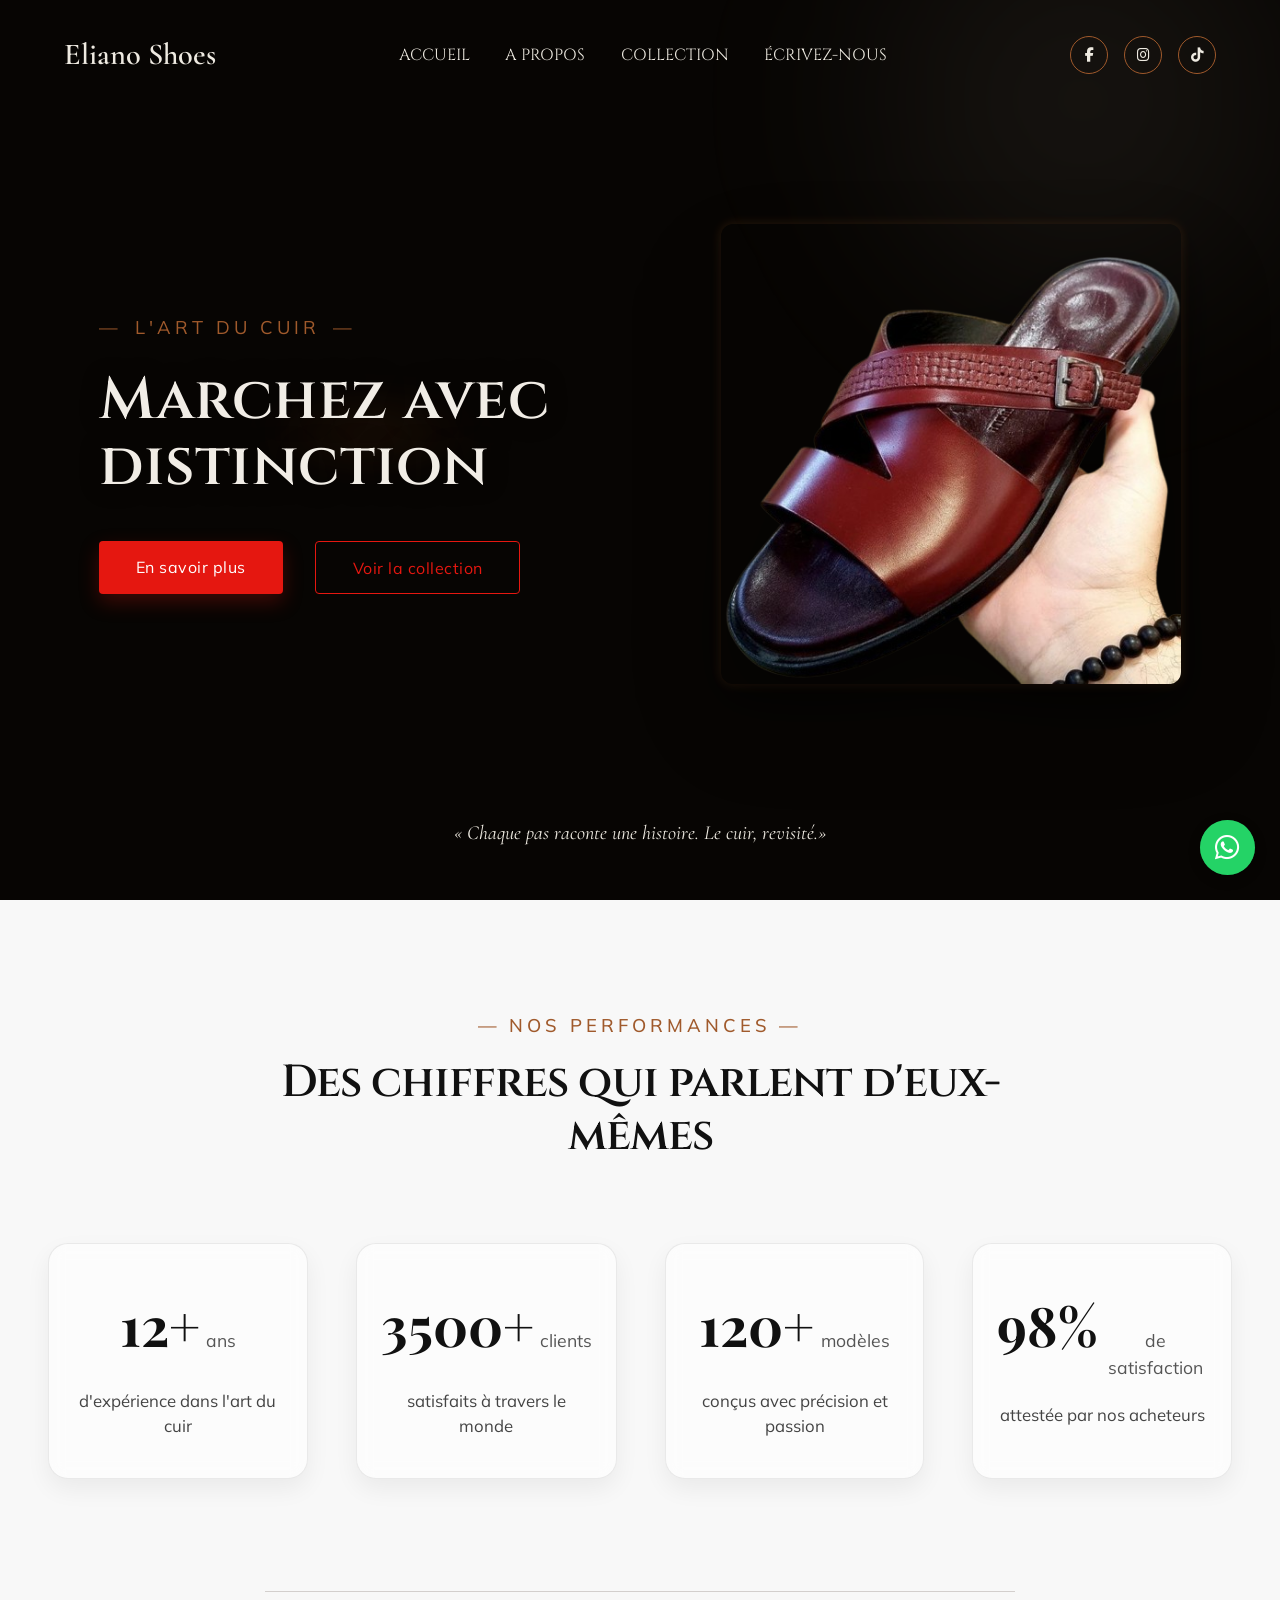
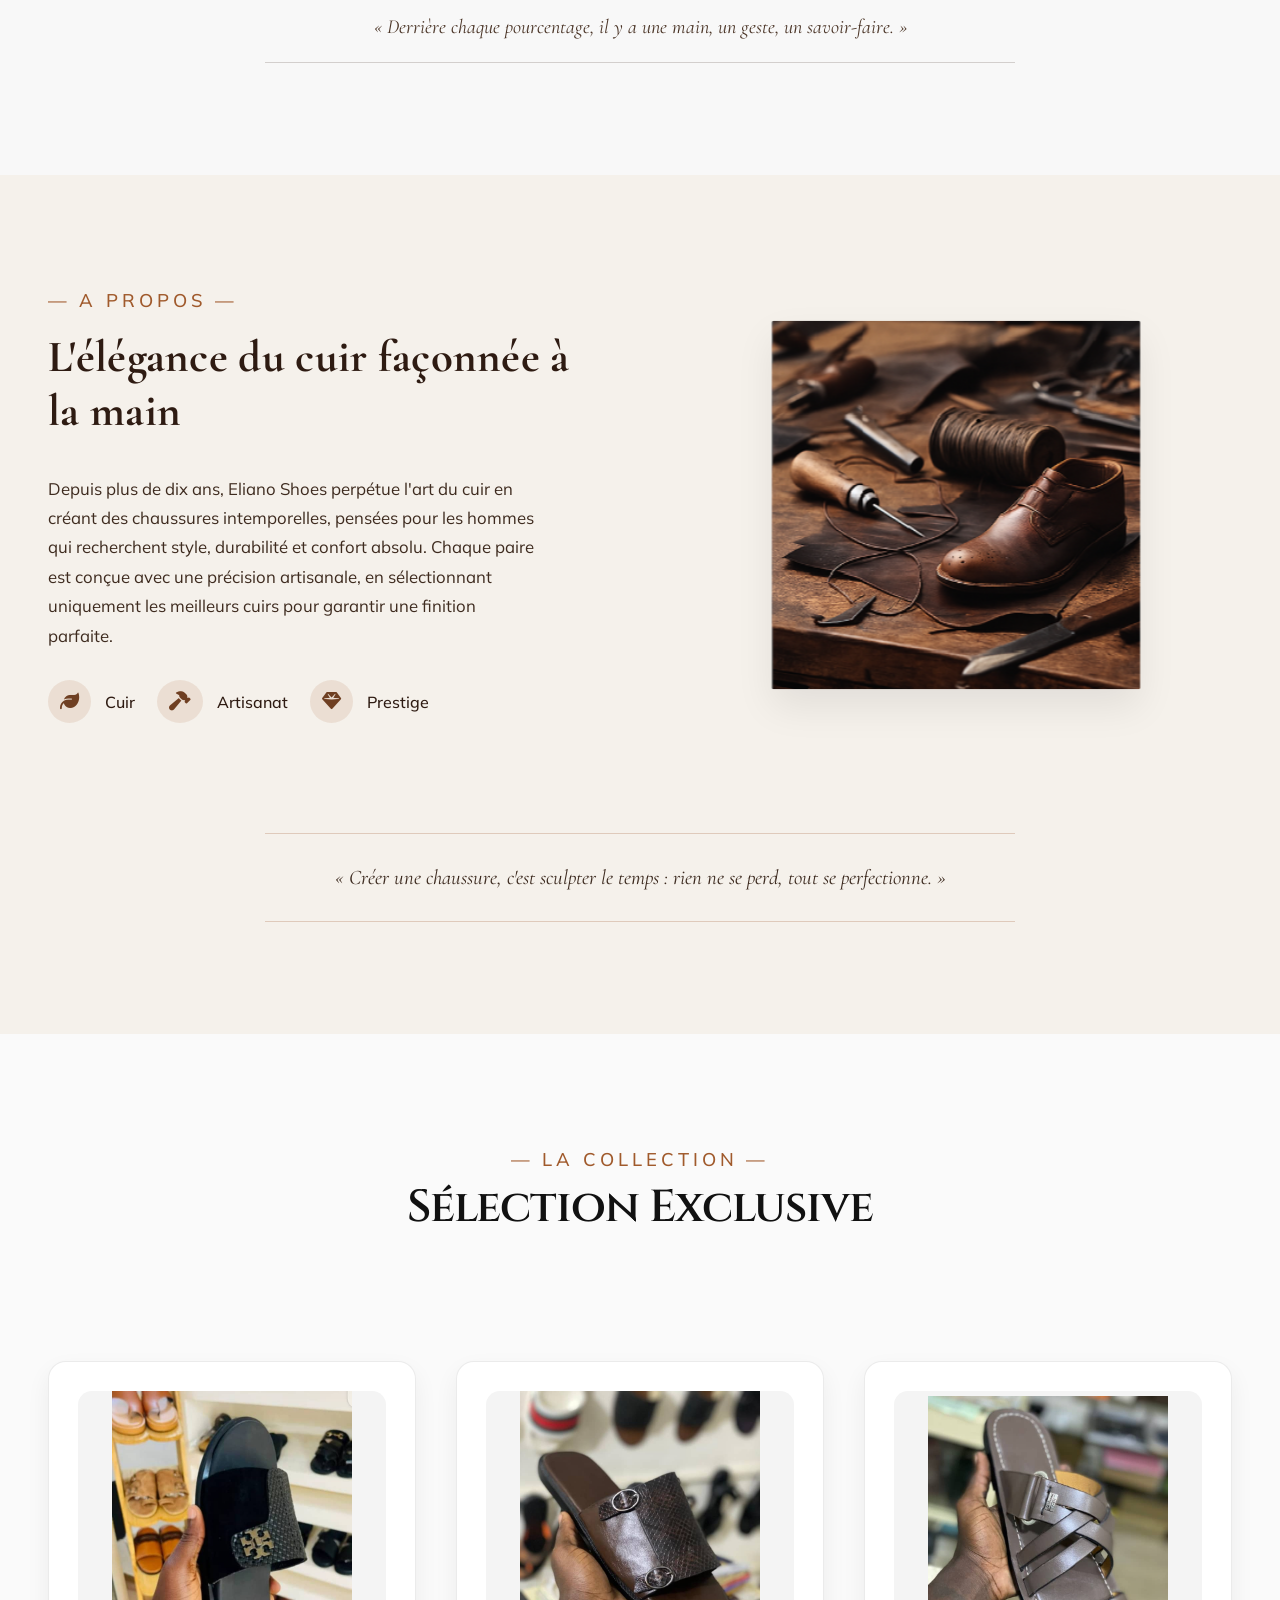
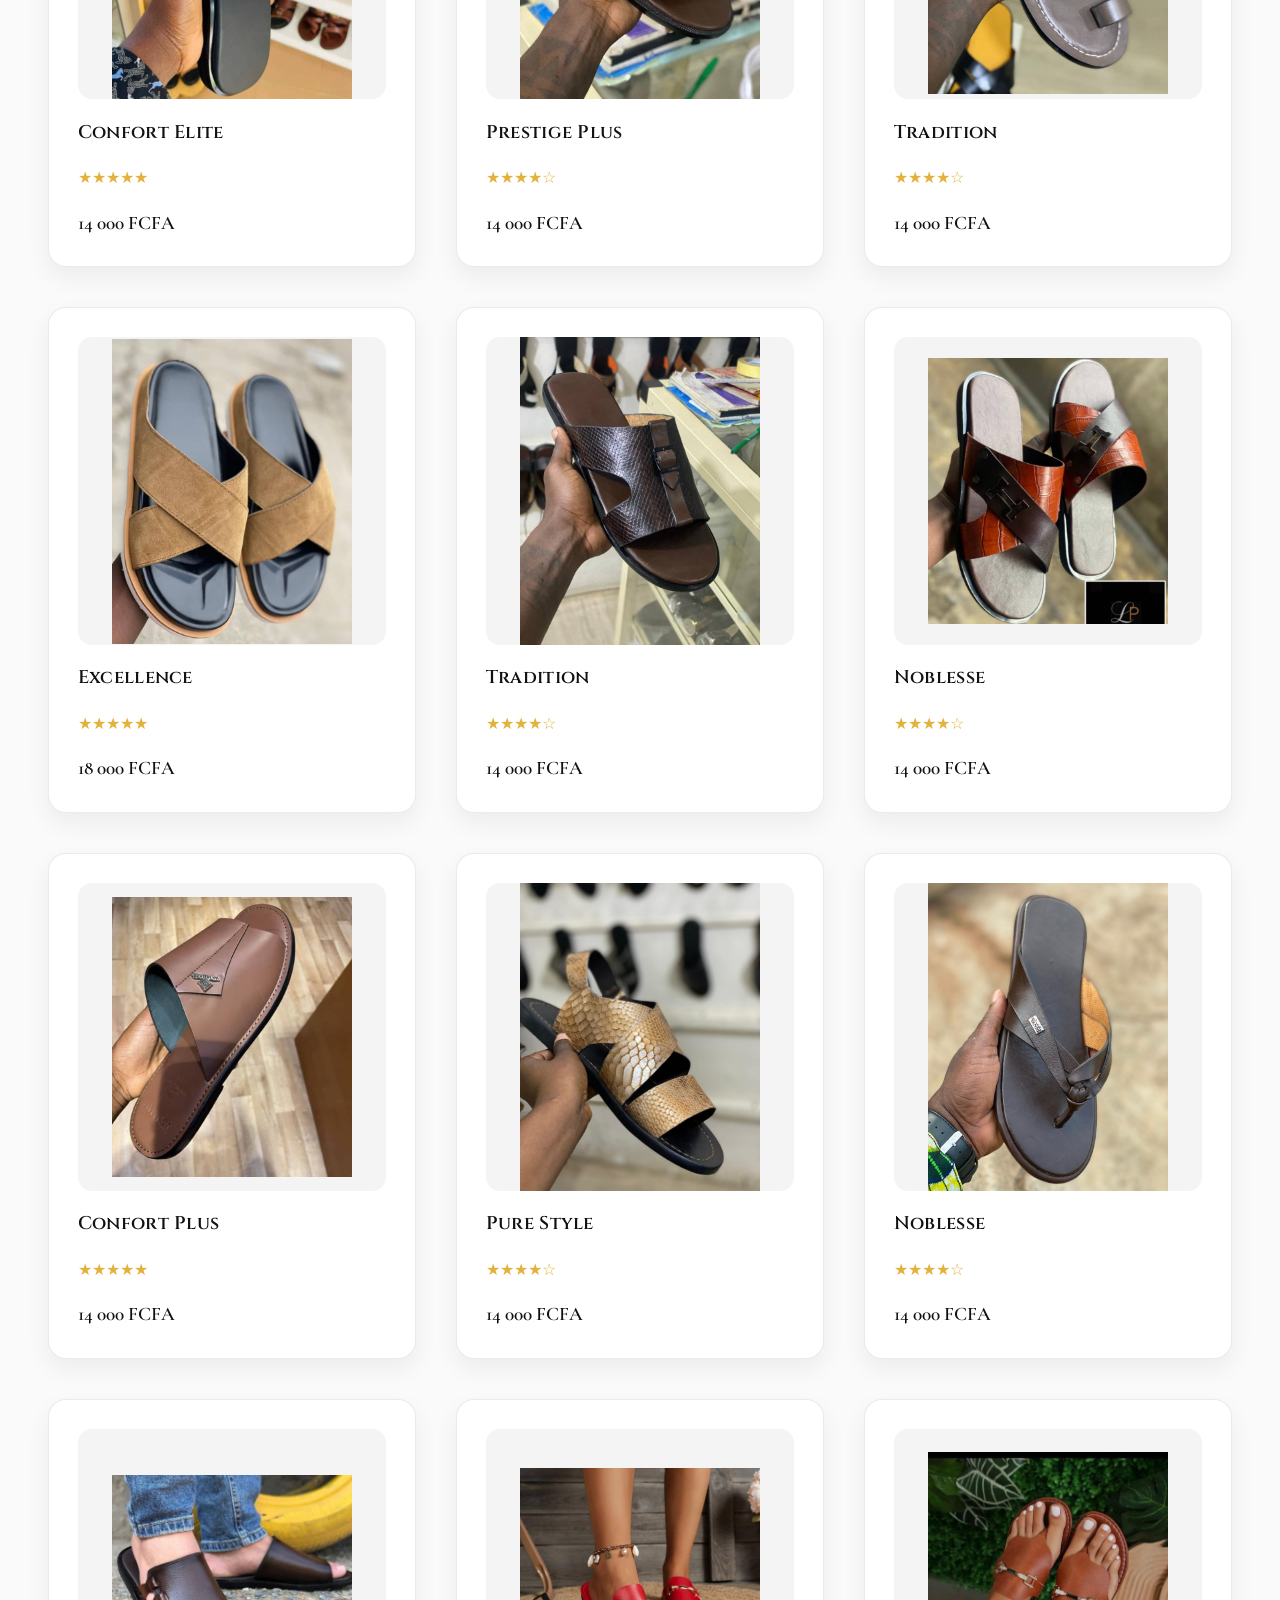
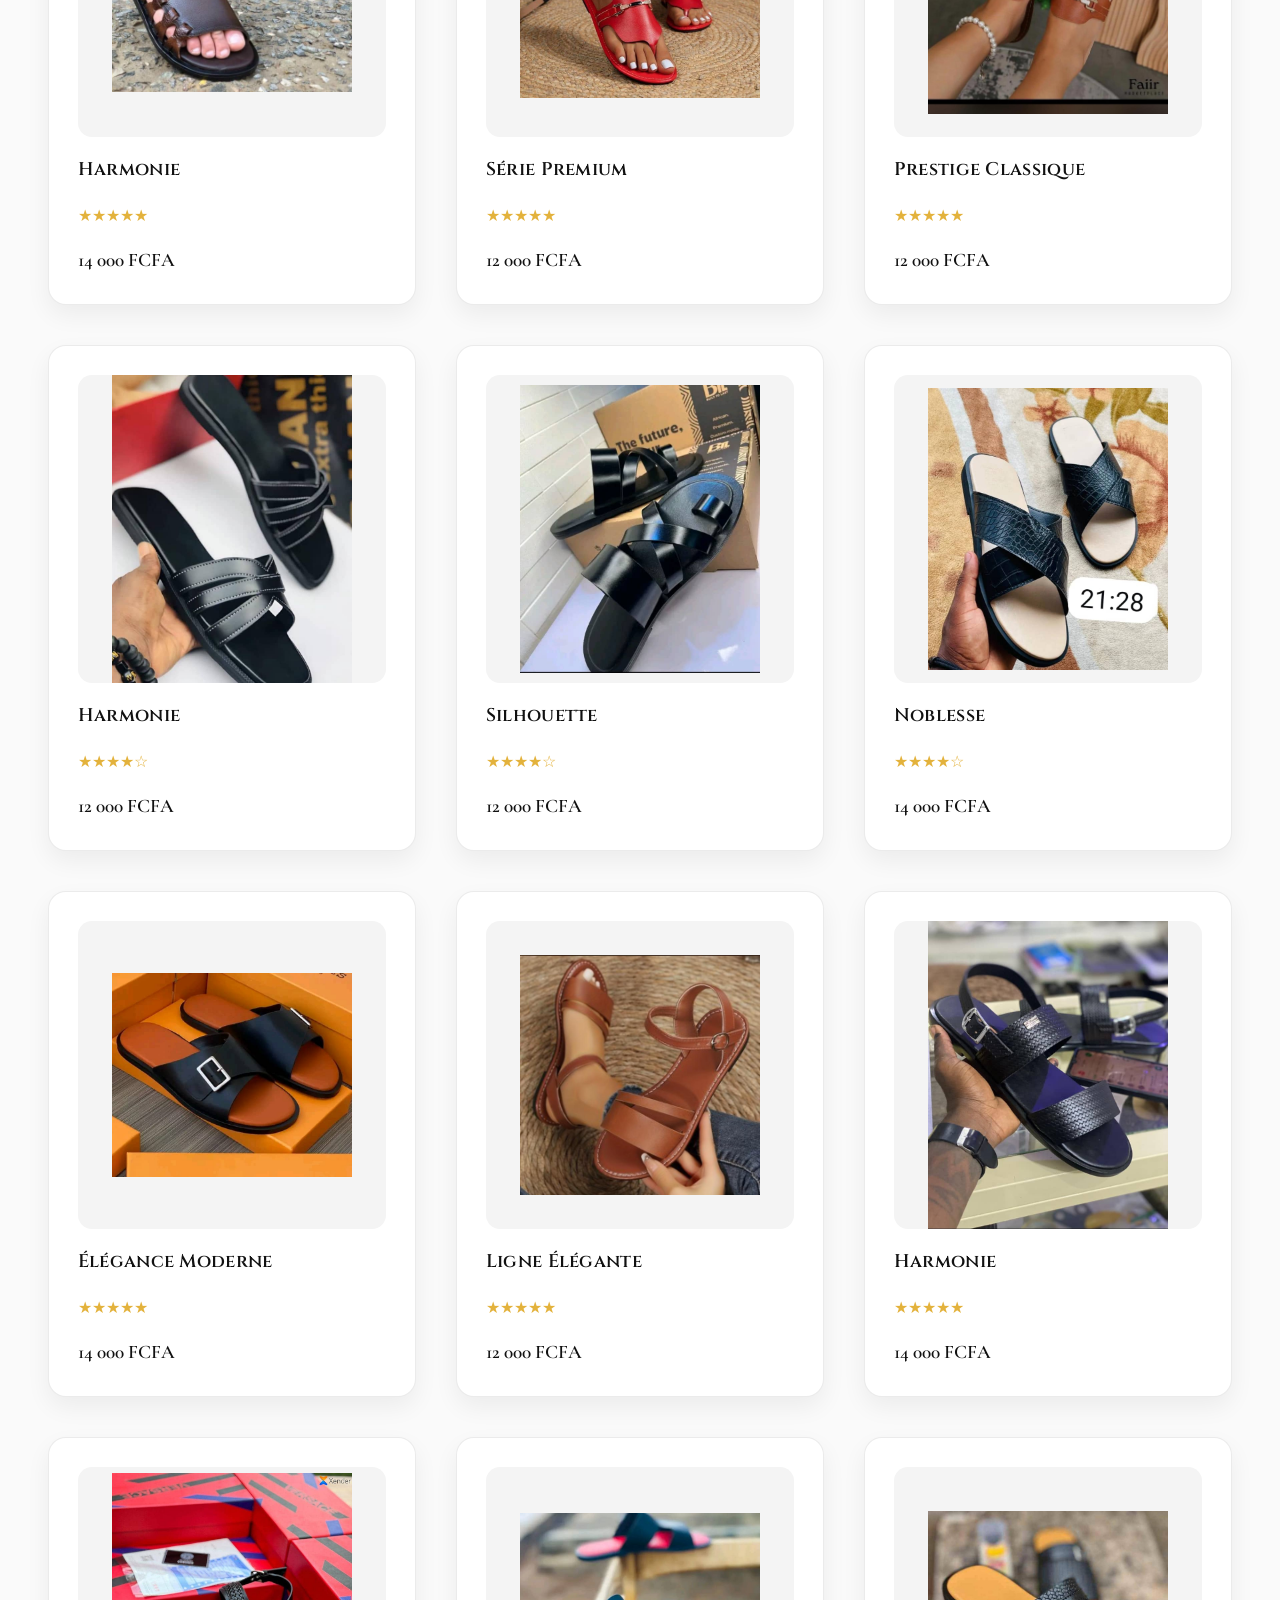
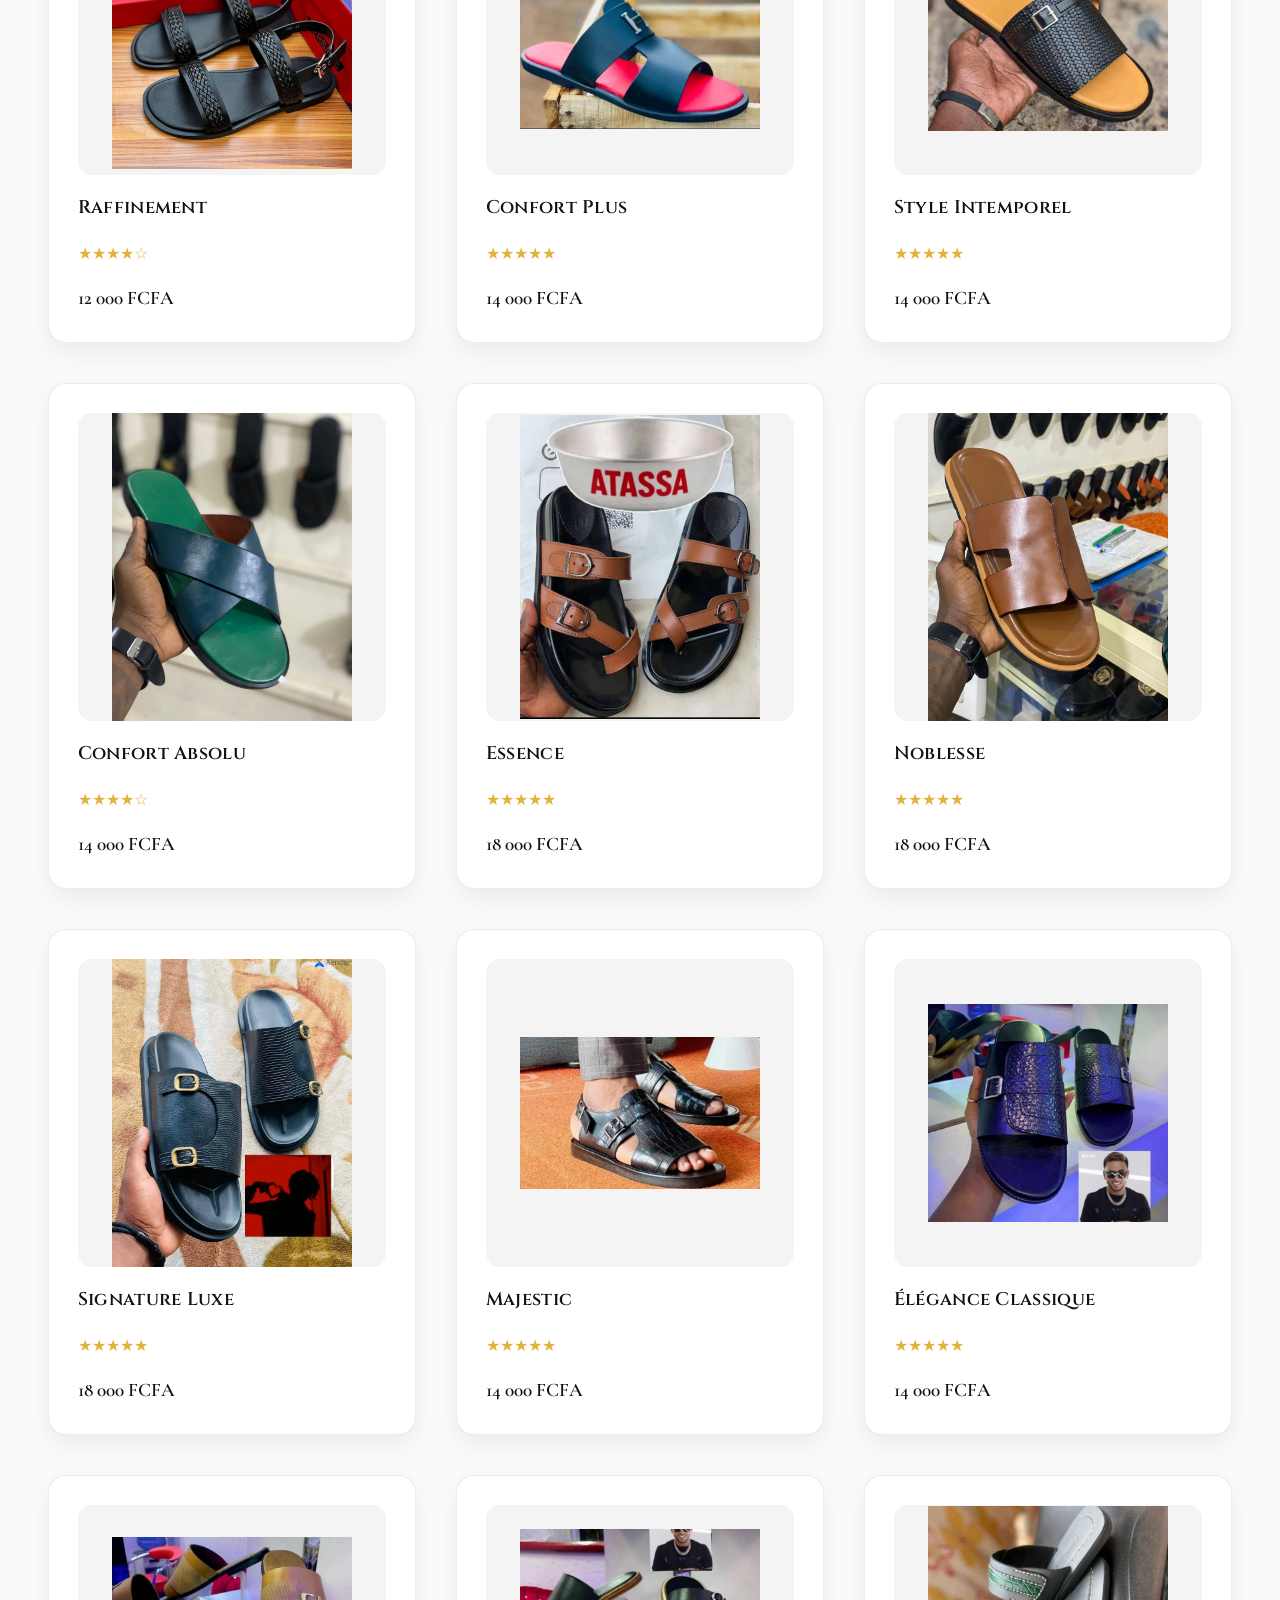
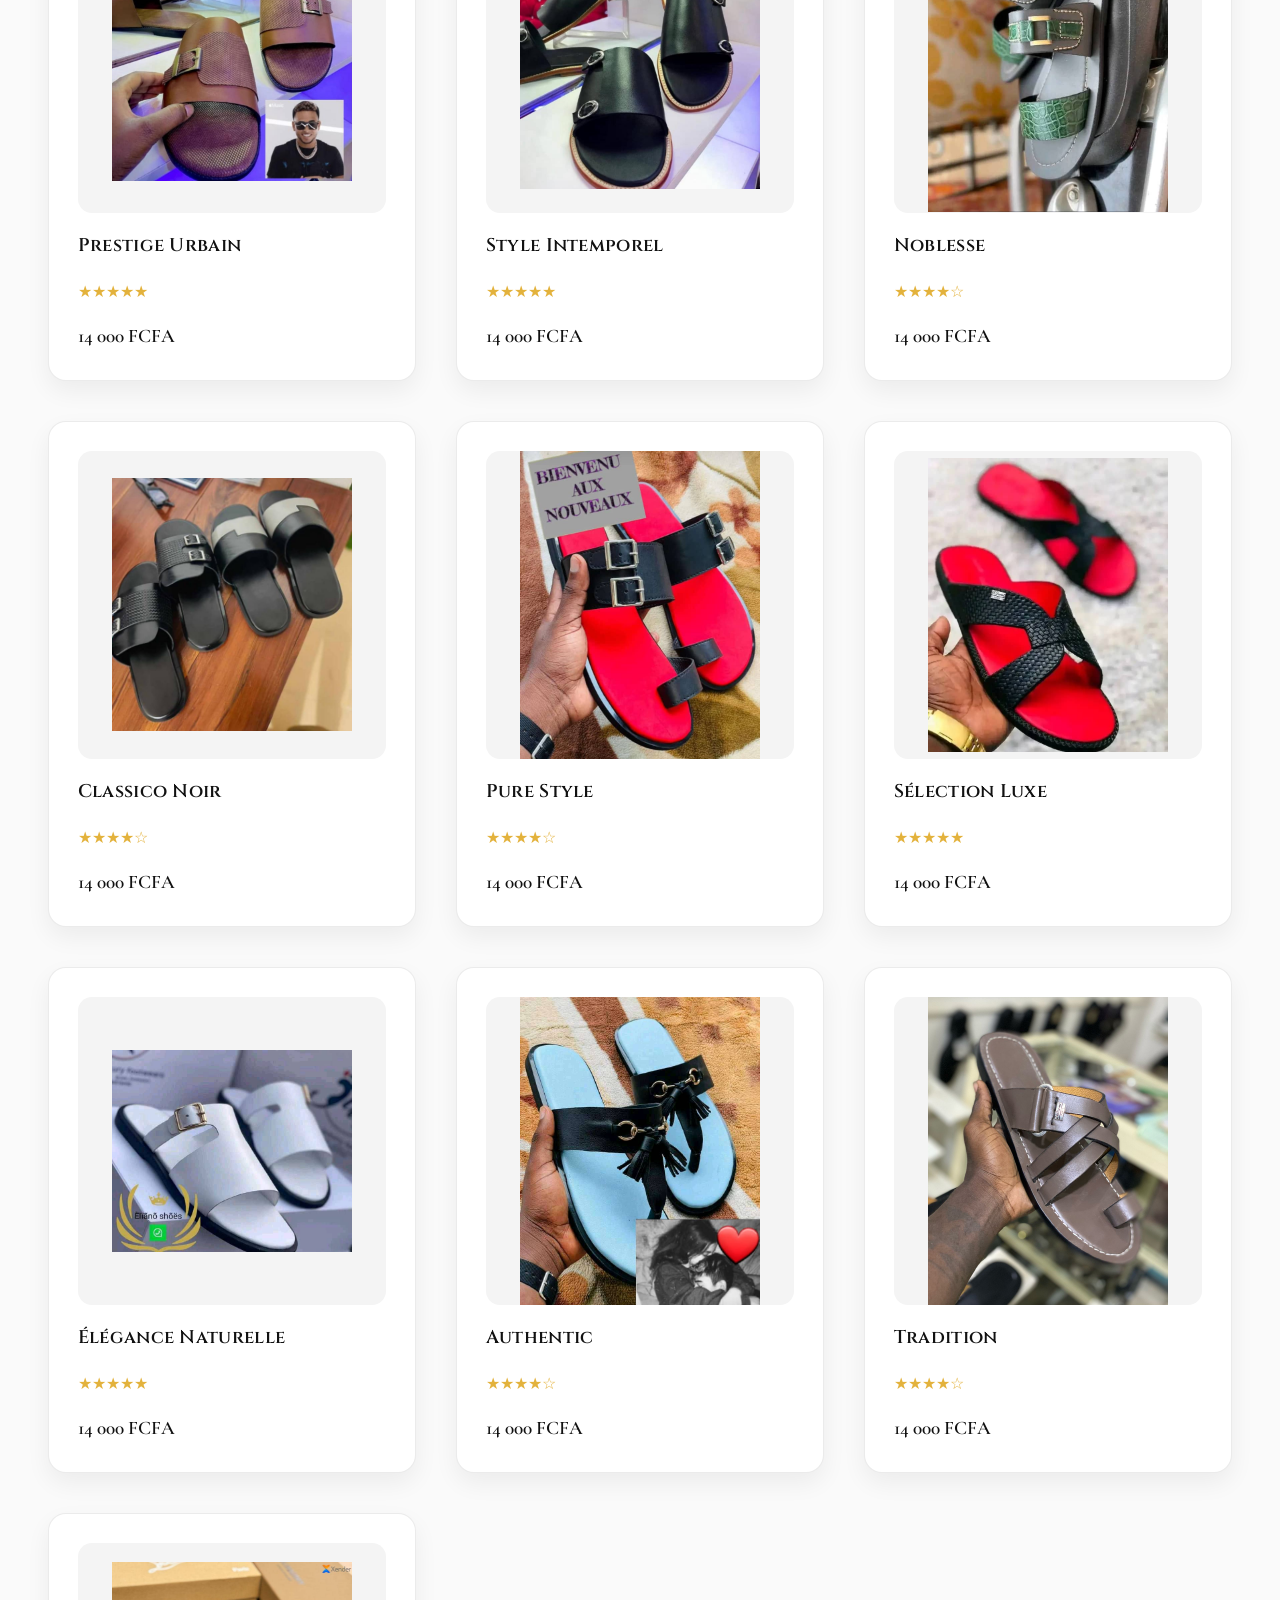
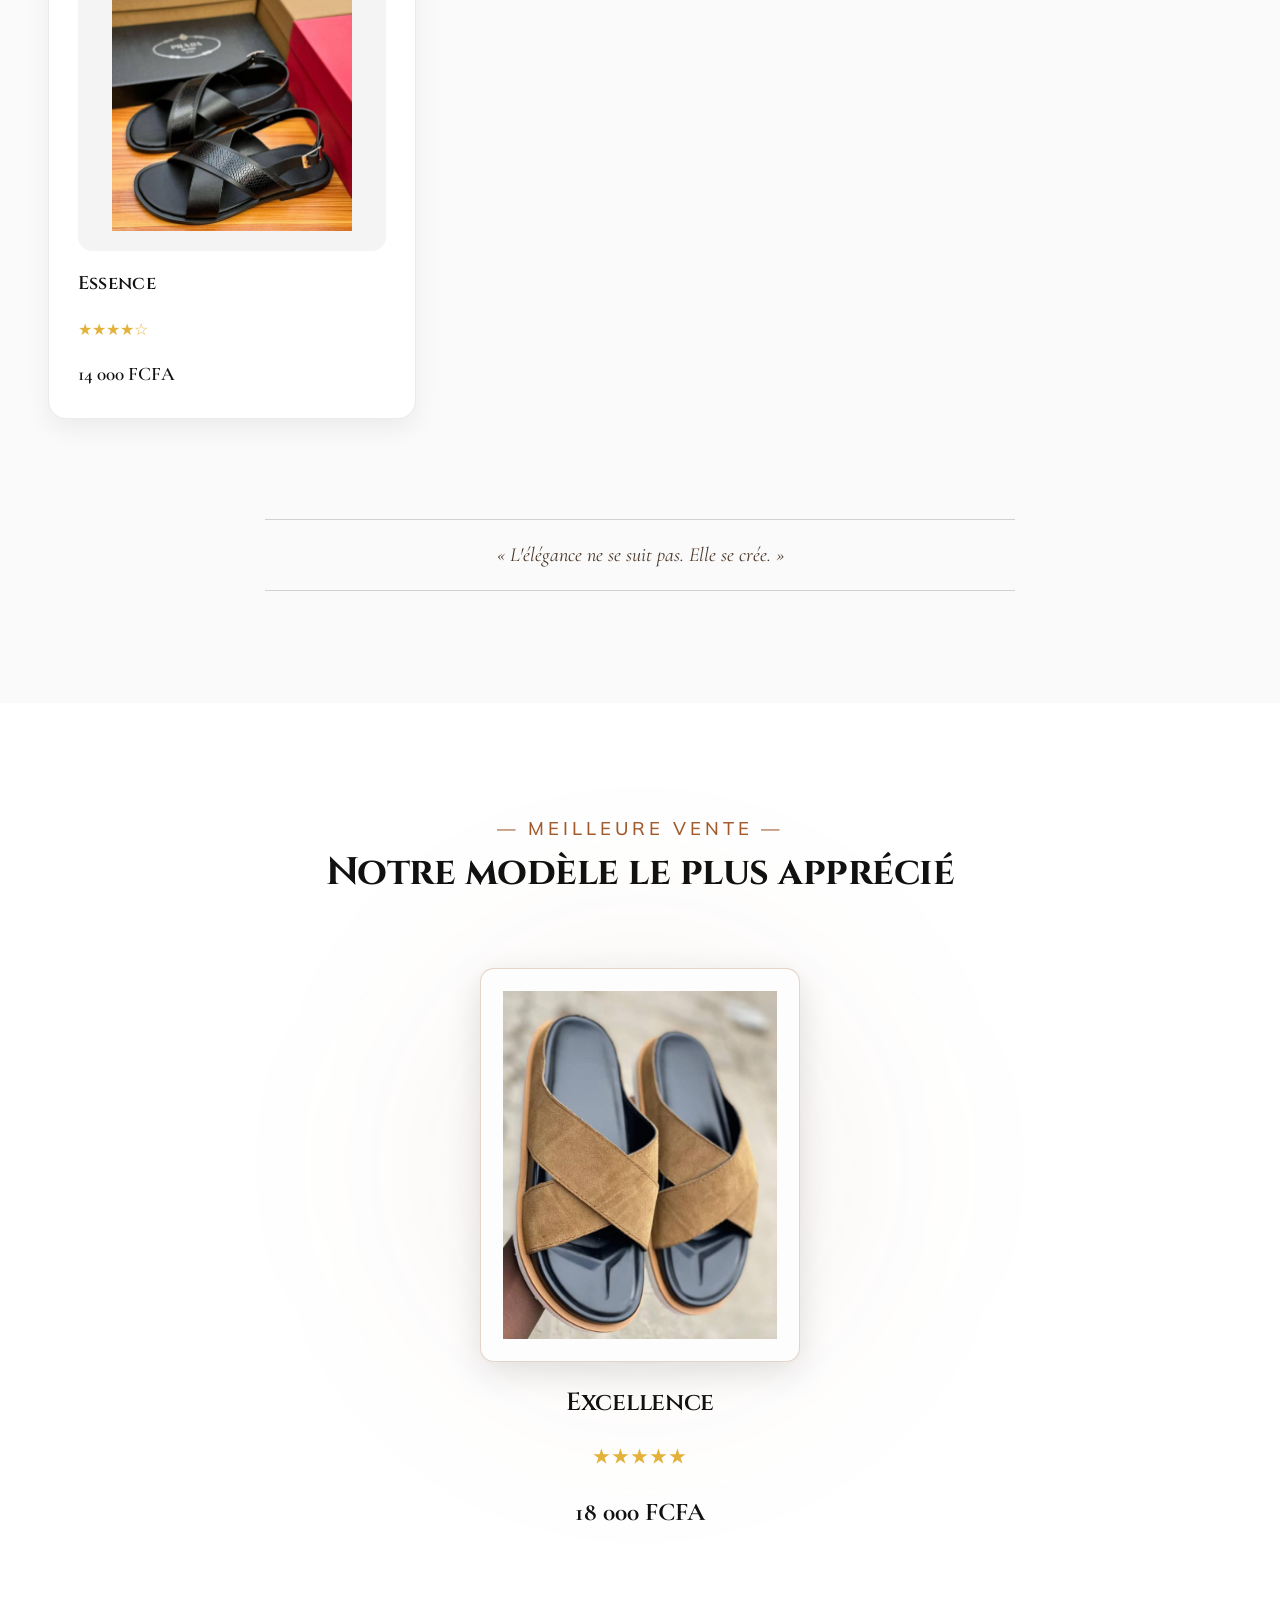
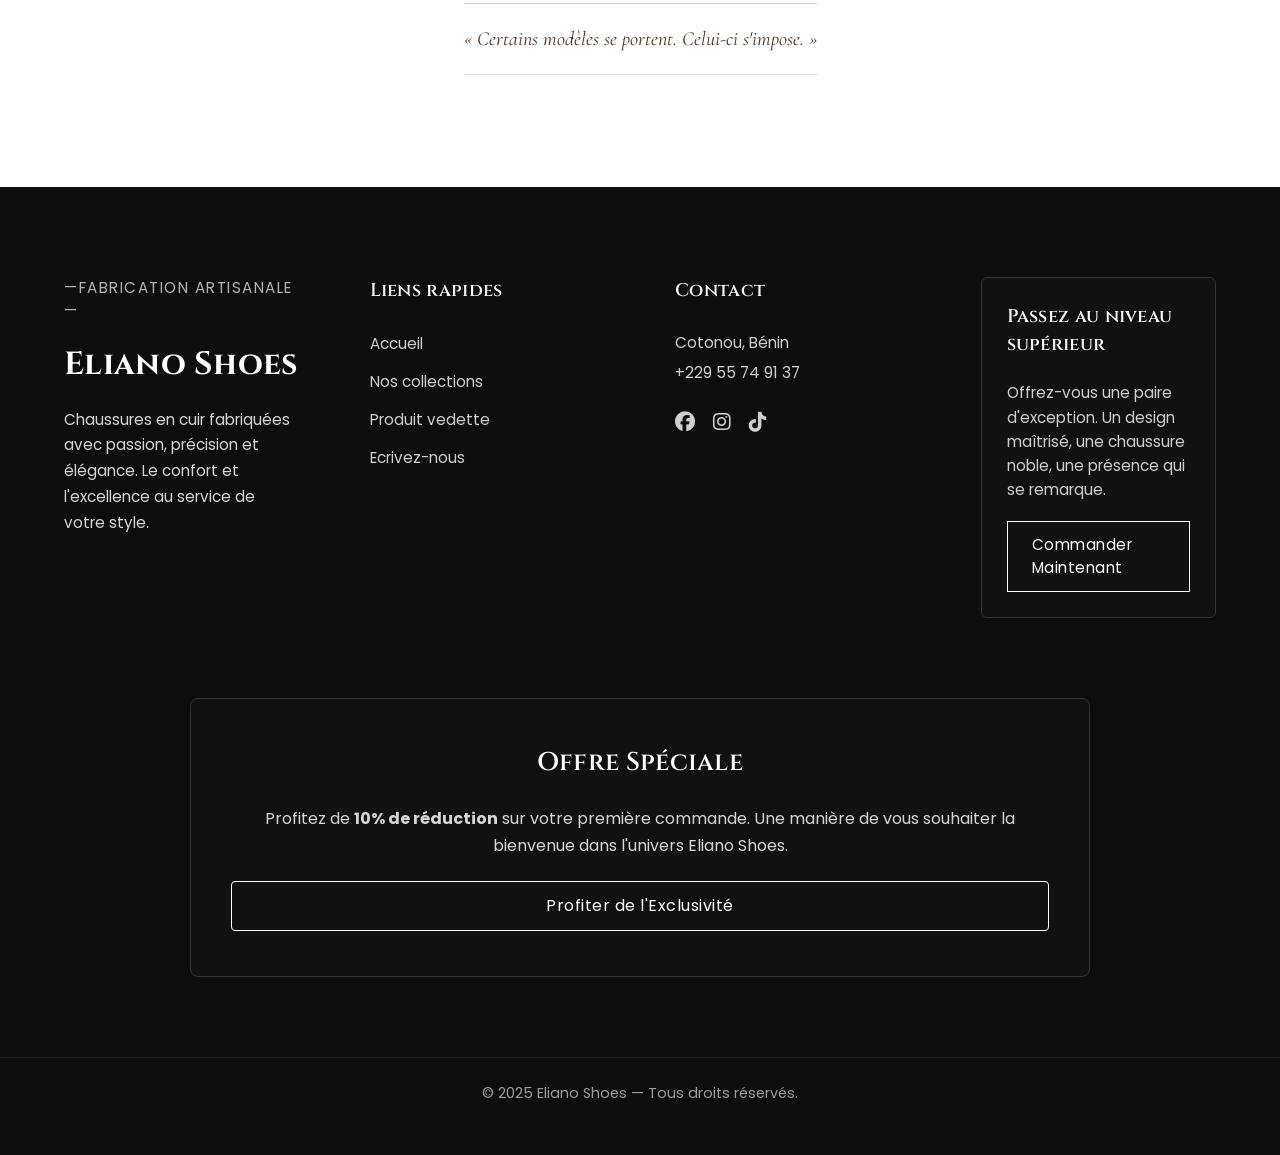
==== index.html @ 906b3fe1 "Add files via upload" ====
<!DOCTYPE html>
<html lang="en">
    <head>
        <!-- Charset -->
        <meta charset="UTF-8">
    
        <!-- Responsive -->
        <meta name="viewport" content="width=device-width, initial-scale=1.0">
    
        <!-- SEO -->
        <title>Eliano Shoes - Chaussures en cuir premium, élégantes et artisanales</title>
        <meta name="description" content="Découvrez les chaussures en cuir premium Eliano Shoes. Fabrication artisanale, élégance moderne et confort durable. Modèles pour hommes et femmes.">
        <meta name="google-site-verification" content="ugCb6VMAhUXQPPWYkNWNcJ9nA95f7R89IE8ldmZ-fjg" />

        <!-- Keywords (optionnel mais propre) -->
        <meta name="keywords" content="chaussures cuir, chaussures artisanales, cuir premium, chaussures élégantes, Eliano Shoes, mode homme, mode femme">
    
        <!-- FAVICON -->
        <link rel="icon" type="image/png" href="./assets/icons/favicon/favicon.ico">
    
        <!-- Google Fonts -->
        <link rel="preconnect" href="https://fonts.googleapis.com">
        <link rel="preconnect" href="https://fonts.gstatic.com" crossorigin>
        <link href="https://fonts.googleapis.com/css2?family=Poppins:wght@300;400;500;600&family=Playfair+Display:wght@400;600;700&display=swap" rel="stylesheet">

        <!-- Google Fonts -->
        <link rel="preconnect" href="https://fonts.googleapis.com">
        <link rel="preconnect" href="https://fonts.gstatic.com" crossorigin>
        <link href="https://fonts.googleapis.com/css2?family=Playfair+Display:wght@400;500;600;700&family=Lato:wght@300;400;700&display=swap" rel="stylesheet">

        <link href="https://fonts.googleapis.com/css2?family=Cormorant+Garamond:wght@400;500;600&family=Inter:wght@300;400;600&display=swap" rel="stylesheet">

        <link href="https://fonts.googleapis.com/css2?family=Marcellus&family=Source+Sans+3:wght@300;400;600&display=swap" rel="stylesheet">


        <link href="https://fonts.googleapis.com/css2?family=Cinzel:wght@400;500;600&family=Mulish:wght@300;400;600&display=swap" rel="stylesheet">


        <!-- Font Awesome (icônes) -->
        <link rel="stylesheet" href="https://cdnjs.cloudflare.com/ajax/libs/font-awesome/6.5.0/css/all.min.css">

        <!-- Stylesheet principal -->
        <link rel="stylesheet" href="./css/home/main.css">
    
        <!-- Open Graph (réseaux sociaux) -->
        <meta property="og:title" content="Eliano Shoes - Chaussures en cuir premium">
        <meta property="og:description" content="Élégance. Confort. Artisanat. Découvrez nos collections en cuir premium.">
        <meta property="og:image" content="./assets/icons/logo.jpeg">
        <meta property="og:type" content="website">
        <meta property="og:url" content="https://elianoshoes.onrender.com">
    
        <!-- Couleur principale mobile -->
        <meta name="theme-color" content="#000000">
    </head>    
    <body>
        <!-- SECTION HERO -->
        <section class="hero" id="hero" role="region" aria-labelledby="hero-title">

            <!-- HEADER -->
            <header class="hero__header">
                <div class="hero__logo">
                    <a href="#hero" class="hero__brand">Eliano Shoes</a>
                </div>
        
                <!-- Desktop Navigation -->
                <nav class="hero__nav" aria-label="Navigation principale">
                    <ul class="hero__menu">
                        <li><a href="/">Accueil</a></li>
                        <li><a href="#about">A propos</a></li>
                        <li><a href="#collection">Collection</a></li>
                        <li><a href="https://wa.me/22955749137" target="_blank">Écrivez-nous</a></li>
                    </ul>
                </nav>
        
                <!-- Social Links -->
                <ul class="hero__socials" aria-label="Réseaux sociaux">
                    <li><a href="#" aria-label="Facebook"><i class="fa-brands fa-facebook-f"></i></a></li>
                    <li><a href="#" aria-label="Instagram"><i class="fa-brands fa-instagram"></i></a></li>
                    <li><a href="#" aria-label="TikTok"><i class="fa-brands fa-tiktok"></i></a></li>
                </ul>
        
                <!-- Mobile Menu Button -->
                <button class="hero__burger" aria-expanded="false" aria-controls="mobile-menu" aria-label="Ouvrir le menu mobile">
                    <span></span>
                    <span></span>
                    <span></span>
                </button>
            </header>
        
            <!-- MOBILE NAV -->
            <nav class="mobile-nav" id="mobile-menu" aria-label="Menu mobile">
                <ul class="mobile-nav__menu">
                    <li><a href="/">Accueil</a></li>
                    <li><a href="#about">A propos</a></li>
                    <li><a href="#collection">Collection</a></li>
                    <li><a href="https://wa.me/22955749137" target="_blank">Écrivez-nous</a></li>
                </ul>
                <!-- Social Links -->
                <ul class="hero__socials" aria-label="Réseaux sociaux">
                    <li><a href="#" aria-label="Facebook"><i class="fa-brands fa-facebook-f"></i></a></li>
                    <li><a href="#" aria-label="Instagram"><i class="fa-brands fa-instagram"></i></a></li>
                    <li><a href="#" aria-label="TikTok"><i class="fa-brands fa-tiktok"></i></a></li>
                </ul>
            </nav>
        
            <!-- HERO CONTENT -->
            <div class="hero__content">
                <div class="hero__text">
                    <p class="hero__subtitle"><span>—</span> <span>L'art du cuir</span> <span>—</span></p>
        
                    <h1 class="hero__title" id="hero-title">
                        Marchez avec distinction                    
                    </h1>
        
                    <div class="hero__cta">
                        <a href="#about" class="btn btn--primary">En savoir plus</a>
                        <a href="#collection" class="btn btn--secondary">Voir la collection</a>
                    </div>
                </div>
        
                <figure class="hero__image">
                    <img 
                        src="./assets/image/mockup.png" 
                        alt="Chaussure en cuir premium confectionnée par Eliano Shoes"
                    >
                </figure>
            </div>
        
            <!-- HERO FOOTER -->
            <footer class="hero__footer">
                <blockquote class="hero__quote">
                    « Chaque pas raconte une histoire. Le cuir, revisité.»
                </blockquote>
            </footer>
        
        </section>


        <!-- SECTION KEYS -->
        <section class="stats" id="chiffres-cles" role="region" aria-labelledby="stats-title">

            <!-- SECTION HEADER -->
            <header class="stats__header">
                <p class="stats__subtitle"><span>—</span> Nos performances <span>—</span></p>
                <h2 class="stats__title" id="stats-title">
                    Des chiffres qui parlent d'eux-mêmes
                </h2>
            </header>
        
            <!-- STATS GRID -->
            <div class="stats__content">
                <div class="stats__grid" role="list">
        
                    <!-- STAT 1 -->
                    <article class="stat-card" role="listitem">
                        <div class="stat-card__value">
                            <span class="stat-card__number">12+</span>
                            <span class="stat-card__unit">ans</span>
                        </div>
                        <p class="stat-card__description">
                            d'expérience dans l'art du cuir
                        </p>
                    </article>
        
                    <!-- STAT 2 -->
                    <article class="stat-card" role="listitem">
                        <div class="stat-card__value">
                            <span class="stat-card__number">3500+</span>
                            <span class="stat-card__unit">clients</span>
                        </div>
                        <p class="stat-card__description">
                            satisfaits à travers le monde
                        </p>
                    </article>
        
                    <!-- STAT 3 -->
                    <article class="stat-card" role="listitem">
                        <div class="stat-card__value">
                            <span class="stat-card__number">120+</span>
                            <span class="stat-card__unit">modèles</span>
                        </div>
                        <p class="stat-card__description">
                            conçus avec précision et passion
                        </p>
                    </article>
        
                    <!-- STAT 4 -->
                    <article class="stat-card" role="listitem">
                        <div class="stat-card__value">
                            <span class="stat-card__number">98%</span>
                            <span class="stat-card__unit">de satisfaction</span>
                        </div>
                        <p class="stat-card__description">
                            attestée par nos acheteurs
                        </p>
                    </article>
                    
                </div>
            </div>
        
            <!-- SECTION FOOTER -->
            <footer class="stats__footer">
                <p class="stats__note">
                    « Derrière chaque pourcentage, il y a une main, un geste, un savoir-faire. »
                </p>
            </footer>
        
        </section>


        <!-- SECTION ABOUT-->
        <section class="about" id="about" role="region" aria-labelledby="about-title">

            <!-- TEXT BLOCK -->
            <div class="about__content">
        
                <!-- HEADER -->
                <header class="about__header">
                    <p class="about__subtitle"><span>—</span>A propos<span>—</span></p>
                    <h2 class="about__title" id="about-title">
                        L'élégance du cuir façonnée à la main
                    </h2>
                </header>
        
                <!-- DESCRIPTION -->
                <div class="about__description-wrapper">
                    <p class="about__description">
                        Depuis plus de dix ans, Eliano Shoes perpétue l'art du cuir en créant des
                        chaussures intemporelles, pensées pour les hommes qui recherchent style,
                        durabilité et confort absolu. Chaque paire est conçue avec une précision artisanale,
                        en sélectionnant uniquement les meilleurs cuirs pour garantir une finition parfaite.
                    </p>
        
                    <!-- FEATURES -->
                    <ul class="about-features" role="list">
                        
                        <li class="about-feature" role="listitem">
                            <i class="fa-solid fa-leaf" aria-hidden="true"></i>
                            <span class="about-feature__text">Cuir</span>
                        </li>
                        
                        <li class="about-feature" role="listitem">
                            <i class="fa-solid fa-hammer" aria-hidden="true"></i>
                            <span class="about-feature__text">Artisanat</span>
                        </li>
                        
                        <li class="about-feature" role="listitem">
                            <i class="fa-solid fa-gem" aria-hidden="true"></i>
                            <span class="about-feature__text">Prestige</span>
                        </li>

                    </ul>
                </div>
            </div>

            <!-- IMAGE BLOCK -->
            <figure class="about__image-wrapper">
                <img
                    src="./assets/image/about_image.png"
                    alt="Chaussure artisanale en cuir premium par Eliano Shoes"
                    class="about__image"
                >
            </figure>
        
            <!-- FOOTER -->
            <footer class="about__footer">
                <blockquote class="about__quote">
                    « Créer une chaussure, c'est sculpter le temps : rien ne se perd, tout se perfectionne. »
                </blockquote>
            </footer>
        
        </section>


        <!-- SECTION COLLECTION -->
        <section class="collection" id="collection" role="region" aria-labelledby="collection-title">

            <!-- HEADER -->
            <header class="collection__header">
                <p class="collection__subtitle"><span>—</span>La Collection<span>—</span></p>
                <h2 class="collection__title" id="collection-title">
                    Sélection Exclusive
                </h2>
            </header>
        
            <!-- CONTENT -->
            <div class="collection__content">
                <!-- ===== CATÉGORIE 1 ===== -->
                <section class="collection-category" aria-labelledby="cat-classiques-title">
        
                    <header class="collection-category__header">
                        <!--<h3 class="collection-category__title" id="cat-classiques-title">
                            Classiques Élégants
                        </h3>-->
                    </header>
        
                    <div class="collection-category__grid" role="list">
        
                        <!-- PRODUCT CARD -->
                        <article
                            class="product-card"
                            role="listitem"
                            data-name="Confort Elite"
                            data-image="https://elianoshoes.onrender.com/assets/image/Shoes/1.jpeg"
                            data-price="14 000 FCFA"
                            >
                            
                            <figure class="product-card__image-wrapper">
                                <img 
                                    src="./assets/image/Shoes/1.jpeg"
                                    alt="Chaussure en cuir modèle Confort Elite"
                                    class="product-card__image"
                                >
                            </figure>
        
                            <h4 class="product-card__name">Confort Elite</h4>
                            <p class="product-card__rating" aria-label="Note 5 sur 5">★★★★★</p>
                            <p class="product-card__price">14 000 FCFA</p>
                        </article>
    
                        <article
                            class="product-card" aria-hidden="true"
                            data-name="Prestige Plus"
                            data-image="https://elianoshoes.onrender.com/assets/image/Shoes/2.jpeg"
                            data-price="14 000 FCFA"
                            >

                            <figure class="product-card__image-wrapper">
                                <img 
                                    src="./assets/image/Shoes/2.jpeg"
                                    alt="Chaussure en cuir modèle Prestige Plus"
                                    class="product-card__image"
                                >
                            </figure>
        
                            <h4 class="product-card__name">Prestige Plus</h4>
                            <p class="product-card__rating" aria-label="Note 4 sur 5">★★★★☆</p>
                            <p class="product-card__price">14 000 FCFA</p>
                        </article>

                        <article
                            class="product-card"
                            aria-hidden="true"
                            data-name="Tradition"
                            data-image="https://elianoshoes.onrender.com/assets/image/Shoes/3.jpeg"
                            data-price="14 000 FCFA"
                            >

                            <figure class="product-card__image-wrapper">
                                <img 
                                    src="./assets/image/Shoes/3.jpeg"
                                    alt="Chaussure en cuir modèle Tradition"
                                    class="product-card__image"
                                >
                            </figure>
        
                            <h4 class="product-card__name">Tradition</h4>
                            <p class="product-card__rating" aria-label="Note 4 sur 5">★★★★☆</p>
                            <p class="product-card__price">14 000 FCFA</p>
                        </article>

                        <article
                            class="product-card"
                            aria-hidden="true"
                            data-name="Excellence"
                            data-image="https://elianoshoes.onrender.com/assets/image/Shoes/4.jpeg"
                            data-price="18 000 FCFA"
                            >

                            <figure class="product-card__image-wrapper">
                                <img 
                                    src="./assets/image/Shoes/4.jpeg"
                                    alt="Chaussure en cuir modèle Excellence"
                                    class="product-card__image"
                                >
                            </figure>
        
                            <h4 class="product-card__name">Excellence</h4>
                            <p class="product-card__rating" aria-label="Note 5 sur 5">★★★★★</p>
                            <p class="product-card__price">18 000 FCFA</p>
                        </article>

                        <article
                            class="product-card"
                            aria-hidden="true"
                            data-name="Tradition"
                            data-image="https://elianoshoes.onrender.com/assets/image/Shoes/5.jpeg"
                            data-price="14 000 FCFA"
                        >
                            <figure class="product-card__image-wrapper">
                                <img 
                                    src="./assets/image/Shoes/5.jpeg"
                                    alt="Chaussure en cuir modèle Tradition"
                                    class="product-card__image"
                                >
                            </figure>
        
                            <h4 class="product-card__name">Tradition</h4>
                            <p class="product-card__rating" aria-label="Note 4 sur 5">★★★★☆</p>
                            <p class="product-card__price">14 000 FCFA</p>
                        </article>

                        <article
                            class="product-card"
                            aria-hidden="true"
                            data-name="Noblesse"
                            data-image="https://elianoshoes.onrender.com/assets/image/Shoes/6.jpeg"
                            data-price="14 000 FCFA"
                            >

                            <figure class="product-card__image-wrapper">
                                <img 
                                    src="./assets/image/Shoes/6.jpeg"
                                    alt="Chaussure en cuir modèle Noblesse"
                                    class="product-card__image"
                                >
                            </figure>
        
                            <h4 class="product-card__name">Noblesse</h4>
                            <p class="product-card__rating" aria-label="Note 5 sur 5">★★★★☆</p>
                            <p class="product-card__price">14 000 FCFA</p>
                        </article>
    
                        <article
                            class="product-card"
                            role="listitem"
                            data-name="Confort Plus"
                            data-image="https://elianoshoes.onrender.com/assets/image/Shoes/7.jpeg"
                            data-price="14 000 FCFA"
                            >

                            <figure class="product-card__image-wrapper">
                                <img 
                                    src="./assets/image/Shoes/7.jpeg"
                                    alt="Chaussure en cuir modèle Confort Plus"
                                    class="product-card__image"
                                >
                            </figure>
    
                            <h4 class="product-card__name">Confort Plus</h4>
                            <p class="product-card__rating" aria-label="Note 5 sur 5">★★★★★</p>
                            <p class="product-card__price">14 000 FCFA</p>
                        </article>

                        <article
                            class="product-card"
                            aria-hidden="true"
                            data-name="Pure Style"
                            data-image="https://elianoshoes.onrender.com/assets/image/Shoes/8.jpeg"
                            data-price="14 000 FCFA"
                            >

                            <figure class="product-card__image-wrapper">
                                <img 
                                    src="./assets/image/Shoes/8.jpeg"
                                    alt="Chaussure en cuir modèle Pure Style"
                                    class="product-card__image"
                                >
                            </figure>
        
                            <h4 class="product-card__name">Pure Style</h4>
                            <p class="product-card__rating" aria-label="Note 4 sur 5">★★★★☆</p>
                            <p class="product-card__price">14 000 FCFA</p>
                        </article>

                        <article
                            class="product-card"
                            aria-hidden="true"
                            data-name="Noblesse"
                            data-image="https://elianoshoes.onrender.com/assets/image/Shoes/9.jpeg"
                            data-price="14 000 FCFA"
                            >

                            <figure class="product-card__image-wrapper">
                                <img 
                                    src="./assets/image/Shoes/9.jpeg"
                                    alt="Chaussure en cuir modèle Noblesse"
                                    class="product-card__image"
                                >
                            </figure>
        
                            <h4 class="product-card__name">Noblesse</h4>
                            <p class="product-card__rating" aria-label="Note 4 sur 5">★★★★☆</p>
                            <p class="product-card__price">14 000 FCFA</p>
                        </article>

                        <article
                            class="product-card"
                            aria-hidden="true"
                            data-name="Harmonie"
                            data-image="https://elianoshoes.onrender.com/assets/image/Shoes/10.jpeg"
                            data-price="14 000 FCFA"
                            >

                            <figure class="product-card__image-wrapper">
                                <img 
                                    src="./assets/image/Shoes/10.jpeg"
                                    alt="Chaussure en cuir modèle Harmonie"
                                    class="product-card__image"
                                >
                            </figure>
        
                            <h4 class="product-card__name">Harmonie</h4>
                            <p class="product-card__rating" aria-label="Note 5 sur 5">★★★★★</p>
                            <p class="product-card__price">14 000 FCFA</p>
                        </article>

                        <article
                            class="product-card"
                            aria-hidden="true"
                            data-name="Série Premium"
                            data-image="https://elianoshoes.onrender.com/assets/image/Shoes/11.jpeg"
                            data-price="12 000 FCFA"
                            >

                            <figure class="product-card__image-wrapper">
                                <img 
                                    src="./assets/image/Shoes/11.jpeg"
                                    alt="Chaussure en cuir modèle Série Premium"
                                    class="product-card__image"
                                >
                            </figure>
        
                            <h4 class="product-card__name">Série Premium</h4>
                            <p class="product-card__rating" aria-label="Note 5 sur 5">★★★★★</p>
                            <p class="product-card__price">12 000 FCFA</p>
                        </article>

                        <article
                            class="product-card"
                            aria-hidden="true"
                            data-name="Prestige Classique"
                            data-image="https://elianoshoes.onrender.com/assets/image/Shoes/12.jpeg"
                            data-price="12 000 FCFA"
                            >

                            <figure class="product-card__image-wrapper">
                                <img 
                                    src="./assets/image/Shoes/12.jpeg"
                                    alt="Chaussure en cuir modèle Prestige Classique"
                                    class="product-card__image"
                                >
                            </figure>
        
                            <h4 class="product-card__name">Prestige Classique</h4>
                            <p class="product-card__rating" aria-label="Note 5 sur 5">★★★★★</p>
                            <p class="product-card__price">12 000 FCFA</p>
                        </article>

                        <article
                            class="product-card"
                            role="listitem"
                            data-name="Harmonie"
                            data-image="https://elianoshoes.onrender.com/assets/image/Shoes/13.jpeg"
                            data-price="12 000 FCFA"
                            >

                            <figure class="product-card__image-wrapper">
                                <img 
                                    src="./assets/image/Shoes/13.jpeg"
                                    alt="Chaussure en cuir modèle Harmonie"
                                    class="product-card__image"
                                >
                            </figure>
        
                            <h4 class="product-card__name">Harmonie</h4>
                            <p class="product-card__rating" aria-label="Note 4 sur 5">★★★★☆</p>
                            <p class="product-card__price">12 000 FCFA</p>
                        </article>
    
                        <article
                            class="product-card"
                            aria-hidden="true"
                            data-name="Silhouette"
                            data-image="https://elianoshoes.onrender.com/assets/image/Shoes/14.jpeg"
                            data-price="12 000 FCFA"
                            >

                            <figure class="product-card__image-wrapper">
                                <img 
                                    src="./assets/image/Shoes/14.jpeg"
                                    alt="Chaussure en cuir modèle Silhouette"
                                    class="product-card__image"
                                >
                            </figure>
        
                            <h4 class="product-card__name">Silhouette</h4>
                            <p class="product-card__rating" aria-label="Note 4 sur 5">★★★★☆</p>
                            <p class="product-card__price">12 000 FCFA</p>
                        </article>

                        <article
                            class="product-card"
                            aria-hidden="true"
                            data-name="Noblesse"
                            data-image="https://elianoshoes.onrender.com/assets/image/Shoes/15.jpeg"
                            data-price="14 000 FCFA"
                            >
                            
                            <figure class="product-card__image-wrapper">
                                <img 
                                    src="./assets/image/Shoes/15.jpeg"
                                    alt="Chaussure en cuir modèle Noblesse"
                                    class="product-card__image"
                                >
                            </figure>
            
                            <h4 class="product-card__name">Noblesse</h4>
                            <p class="product-card__rating" aria-label="Note 4 sur 5">★★★★☆</p>
                            <p class="product-card__price">14 000 FCFA</p>
                        </article>

                        <article 
                            class="product-card"
                            aria-hidden="true"
                            data-name="Élégance Moderne"
                            data-image="https://elianoshoes.onrender.com/assets/image/Shoes/16.jpeg"
                            data-price="14 000 FCFA"
                            >

                            <figure class="product-card__image-wrapper">
                                <img 
                                    src="./assets/image/Shoes/16.jpeg"
                                    alt="Chaussure en cuir modèle Élégance Moderne"
                                    class="product-card__image"
                                >
                            </figure>
        
                            <h4 class="product-card__name">Élégance Moderne</h4>
                            <p class="product-card__rating" aria-label="Note 5 sur 5">★★★★★</p>
                            <p class="product-card__price">14 000 FCFA</p>
                        </article>

                        <article 
                            class="product-card"
                            aria-hidden="true"
                            data-name="Ligne Élégante"
                            data-image="https://elianoshoes.onrender.com/assets/image/Shoes/17.jpeg"
                            data-price="12 000 FCFA"
                            >

                            <figure class="product-card__image-wrapper">
                                <img 
                                    src="./assets/image/Shoes/17.jpeg"
                                    alt="Chaussure en cuir modèle Ligne Élégante"
                                    class="product-card__image"
                                >
                            </figure>
        
                            <h4 class="product-card__name">Ligne Élégante</h4>
                            <p class="product-card__rating" aria-label="Note 5 sur 5">★★★★★</p>
                            <p class="product-card__price">12 000 FCFA</p>
                        </article>

                        <article
                            class="product-card" aria-hidden="true"
                            data-name="Harmonie"
                            data-image="https://elianoshoes.onrender.com/assets/image/Shoes/18.jpeg"
                            data-price="14 000 FCFA"
                            >

                            <figure class="product-card__image-wrapper">
                                <img 
                                    src="./assets/image/Shoes/18.jpeg"
                                    alt="Chaussure en cuir modèle Harmonie"
                                    class="product-card__image"
                                >
                            </figure>
    
                            <h4 class="product-card__name">Harmonie</h4>
                            <p class="product-card__rating" aria-label="Note 5 sur 5">★★★★★</p>
                            <p class="product-card__price">14 000 FCFA</p>
                        </article>

                        <article
                            class="product-card"
                            aria-hidden="true"
                            data-name="Raffinement"
                            data-image="https://elianoshoes.onrender.com/assets/image/Shoes/20.jpeg"
                            data-price="12 000 FCFA"
                            >

                            <figure class="product-card__image-wrapper">
                                <img 
                                    src="./assets/image/Shoes/20.jpeg"
                                    alt="Chaussure en cuir modèle Raffinement"
                                    class="product-card__image"
                                >
                            </figure>
        
                            <h4 class="product-card__name">Raffinement</h4>
                            <p class="product-card__rating" aria-label="Note 4 sur 5">★★★★☆</p>
                            <p class="product-card__price">12 000 FCFA</p>
                        </article>

                        <article
                            class="product-card"
                            aria-hidden="true"
                            data-name="Confort Plus"
                            data-image="https://elianoshoes.onrender.com/assets/image/Shoes/21.jpeg"
                            data-price="14 000 FCFA"
                            >

                            <figure class="product-card__image-wrapper">
                                <img 
                                    src="./assets/image/Shoes/21.jpeg"
                                    alt="Chaussure en cuir modèle Confort Plus"
                                    class="product-card__image"
                                >
                            </figure>
        
                            <h4 class="product-card__name">Confort Plus</h4>
                            <p class="product-card__rating" aria-label="Note 5 sur 5">★★★★★</p>
                            <p class="product-card__price">14 000 FCFA</p>
                        </article>

                        <article
                            class="product-card"
                            role="listitem"
                            data-name="Style Intemporel"
                            data-image="https://elianoshoes.onrender.com/assets/image/Shoes/23.jpeg"
                            data-price="14 000 FCFA"
                            >

                            <figure class="product-card__image-wrapper">
                                <img 
                                    src="./assets/image/Shoes/23.jpeg"
                                    alt="Chaussure en cuir modèle Style Intemporel"
                                    class="product-card__image"
                                >
                            </figure>

                            <h4 class="product-card__name">Style Intemporel</h4>
                            <p class="product-card__rating" aria-label="Note 5 sur 5">★★★★★</p>
                            <p class="product-card__price">14 000 FCFA</p>
                        </article>

                        <article
                            class="product-card"
                            aria-hidden="true"
                            data-name="Confort Absolu"
                            data-image="https://elianoshoes.onrender.com/assets/image/Shoes/25.jpeg"
                            data-price="14 000 FCFA"
                            >

                            <figure class="product-card__image-wrapper">
                                <img 
                                    src="./assets/image/Shoes/25.jpeg"
                                    alt="Chaussure en cuir modèle Confort Absolu"
                                    class="product-card__image"
                                >
                            </figure>
        
                            <h4 class="product-card__name">Confort Absolu</h4>
                            <p class="product-card__rating" aria-label="Note 4 sur 5">★★★★☆</p>
                            <p class="product-card__price">14 000 FCFA</p>
                        </article>

                        <article
                            class="product-card"
                            aria-hidden="true"
                            data-name="Essence"
                            data-image="https://elianoshoes.onrender.com/assets/image/Shoes/26.jpeg"
                            data-price="18 000 FCFA"
                            >

                            <figure class="product-card__image-wrapper">
                                <img
                                    src="./assets/image/Shoes/26.jpeg"
                                    alt="Chaussure en cuir modèle Essence"
                                    class="product-card__image"
                                >
                            </figure>
                            
                            <h4 class="product-card__name">Essence</h4>
                            <p class="product-card__rating" aria-label="Note 5 sur 5">★★★★★</p>
                            <p class="product-card__price">18 000 FCFA</p>
                        </article>

                        <article
                            class="product-card"
                            aria-hidden="true"
                            data-name="Noblesse"
                            data-image="https://elianoshoes.onrender.com/assets/image/Shoes/27.jpeg"
                            data-price="18 000 FCFA"
                            >

                            <figure class="product-card__image-wrapper">
                                <img 
                                    src="./assets/image/Shoes/27.jpeg"
                                    alt="Chaussure en cuir modèle Noblesse"
                                    class="product-card__image"
                                >
                            </figure>
        
                            <h4 class="product-card__name">Noblesse</h4>
                            <p class="product-card__rating" aria-label="Note 5 sur 5">★★★★★</p>
                            <p class="product-card__price">18 000 FCFA</p>
                        </article>

                        <article
                            class="product-card"
                            aria-hidden="true"
                            data-name="Signature Luxe"
                            data-image="https://elianoshoes.onrender.com/assets/image/Shoes/28.jpeg"
                            data-price="18 000 FCFA"
                            >

                            <figure class="product-card__image-wrapper">
                                <img 
                                    src="./assets/image/Shoes/28.jpeg"
                                    alt="Chaussure en cuir modèle Signature Luxe"
                                    class="product-card__image"
                                >
                            </figure>
        
                            <h4 class="product-card__name">Signature Luxe</h4>
                            <p class="product-card__rating" aria-label="Note 5 sur 5">★★★★★</p>
                            <p class="product-card__price">18 000 FCFA</p>
                        </article>

                        <article
                            class="product-card"
                            aria-hidden="true"
                            data-name="Majestic"
                            data-image="https://elianoshoes.onrender.com/assets/image/Shoes/29.jpeg"
                            data-price="14 000 FCFA"
                            >

                            <figure class="product-card__image-wrapper">
                                <img 
                                    src="./assets/image/Shoes/29.jpeg"
                                    alt="Chaussure en cuir modèle Classico Noir"
                                    class="product-card__image"
                                >
                            </figure>
        
                            <h4 class="product-card__name">Majestic</h4>
                            <p class="product-card__rating" aria-label="Note 5 sur 5">★★★★★</p>
                            <p class="product-card__price">14 000 FCFA</p>
                        </article>

                        <article
                            class="product-card"
                            role="listitem"
                            data-name="Élégance Classique"
                            data-image="https://elianoshoes.onrender.com/assets/image/Shoes/30.jpeg"
                            data-price="14 000 FCFA"
                            >

                            <figure class="product-card__image-wrapper">
                                <img 
                                    src="./assets/image/Shoes/30.jpeg"
                                    alt="Chaussure en cuir modèle Classico Noir"
                                    class="product-card__image"
                                >
                            </figure>
        
                            <h4 class="product-card__name">Élégance Classique</h4>
                            <p class="product-card__rating" aria-label="Note 5 sur 5">★★★★★</p>
                            <p class="product-card__price">14 000 FCFA</p>
                        </article>

                        <article
                            class="product-card"
                            aria-hidden="true"
                            data-name="Prestige Urbain"
                            data-image="https://elianoshoes.onrender.com/assets/image/Shoes/31.jpeg"
                            data-price="14 000 FCFA"
                            >
                            
                            <figure class="product-card__image-wrapper">
                                <img 
                                    src="./assets/image/Shoes/31.jpeg"
                                    alt="Chaussure en cuir modèle Classico Noir"
                                    class="product-card__image"
                                >
                            </figure>
        
                            <h4 class="product-card__name">Prestige Urbain</h4>
                            <p class="product-card__rating" aria-label="Note 5 sur 5">★★★★★</p>
                            <p class="product-card__price">14 000 FCFA</p>
                        </article>

                        <article
                            class="product-card"
                            aria-hidden="true"
                            data-name="Style Intemporel"
                            data-image="https://elianoshoes.onrender.com/assets/image/Shoes/32.jpeg"
                            data-price="14 000 FCFA"
                            >
                            
                            <figure class="product-card__image-wrapper">
                                <img 
                                    src="./assets/image/Shoes/32.jpeg"
                                    alt="Chaussure en cuir modèle Style Intemporel"
                                    class="product-card__image"
                                >
                            </figure>
            
                            <h4 class="product-card__name">Style Intemporel</h4>
                            <p class="product-card__rating" aria-label="Note 5 sur 5">★★★★★</p>
                            <p class="product-card__price">14 000 FCFA</p>
                        </article>

                        <article
                            class="product-card"
                            aria-hidden="true"
                            data-name="Noblesse"
                            data-image="https://elianoshoes.onrender.com/assets/image/Shoes/33.jpeg"
                            data-price="14 000 FCFA"
                            >
                        
                            <figure class="product-card__image-wrapper">
                                <img 
                                    src="./assets/image/Shoes/33.jpeg"
                                    alt="Chaussure en cuir modèle Noblesse"
                                    class="product-card__image"
                                >
                            </figure>
            
                            <h4 class="product-card__name">Noblesse</h4>
                            <p class="product-card__rating" aria-label="Note 4 sur 5">★★★★☆</p>
                            <p class="product-card__price">14 000 FCFA</p>
                        </article>

                        <article
                            class="product-card"
                            aria-hidden="true"
                            data-name="Classico Noir"
                            data-image="https://elianoshoes.onrender.com/assets/image/Shoes/35.jpeg"
                            data-price="14 000 FCFA"
                            >
                    
                            <figure class="product-card__image-wrapper">
                                <img 
                                    src="./assets/image/Shoes/35.jpeg"
                                    alt="Chaussure en cuir modèle Classico Noir"
                                    class="product-card__image"
                                >
                            </figure>
            
                            <h4 class="product-card__name">Classico Noir</h4>
                            <p class="product-card__rating" aria-label="Note 5 sur 5">★★★★☆</p>
                            <p class="product-card__price">14 000 FCFA</p>
                        </article>

                        <article
                            class="product-card"
                            aria-hidden="true"
                            data-name="Pure Style"
                            data-image="https://elianoshoes.onrender.com/assets/image/Shoes/36.jpeg"
                            data-price="14 000 FCFA"
                            >
                    
                            <figure class="product-card__image-wrapper">
                                <img 
                                    src="./assets/image/Shoes/36.jpeg"
                                    alt="Chaussure en cuir modèle Pure Style"
                                    class="product-card__image"
                                >
                            </figure>
            
                            <h4 class="product-card__name">Pure Style</h4>
                            <p class="product-card__rating" aria-label="Note 4 sur 5">★★★★☆</p>
                            <p class="product-card__price">14 000 FCFA</p>
                        </article>

                        <article
                            class="product-card"
                            aria-hidden="true"
                            data-name="Sélection Luxe"
                            data-image="https://elianoshoes.onrender.com/assets/image/Shoes/37.jpeg"
                            data-price="14 000 FCFA"
                            >
                            
                            <figure class="product-card__image-wrapper">
                                <img 
                                    src="./assets/image/Shoes/37.jpeg"
                                    alt="Chaussure en cuir modèle Sélection Luxe"
                                    class="product-card__image"
                                >
                            </figure>
            
                            <h4 class="product-card__name">Sélection Luxe</h4>
                            <p class="product-card__rating" aria-label="Note 5 sur 5">★★★★★</p>
                            <p class="product-card__price">14 000 FCFA</p>
                        </article>

                        <article
                            class="product-card"
                            aria-hidden="true"
                            data-name="Élégance Naturelle"
                            data-image="https://elianoshoes.onrender.com/assets/image/Shoes/39.jpeg"
                            data-price="14 000 FCFA"
                            >
                    
                            <figure class="product-card__image-wrapper">
                                <img 
                                    src="./assets/image/Shoes/39.jpeg"
                                    alt="Chaussure en cuir modèle Élégance Naturelle"
                                    class="product-card__image"
                                >
                            </figure>
            
                            <h4 class="product-card__name">Élégance Naturelle</h4>
                            <p class="product-card__rating" aria-label="Note 5 sur 5">★★★★★</p>
                            <p class="product-card__price">14 000 FCFA</p>
                        </article>

                        <article
                            class="product-card"
                            aria-hidden="true"
                            data-name="Authentic"
                            data-image="https://elianoshoes.onrender.com/assets/image/Shoes/41.jpeg"
                            data-price="14 000 FCFA"
                            >
                    
                            <figure class="product-card__image-wrapper">
                                <img 
                                    src="./assets/image/Shoes/41.jpeg"
                                    alt="Chaussure en cuir modèle Authentic"
                                    class="product-card__image"
                                >
                            </figure>
            
                            <h4 class="product-card__name">Authentic</h4>
                            <p class="product-card__rating" aria-label="Note 4 sur 5">★★★★☆</p>
                            <p class="product-card__price">14 000 FCFA</p>
                        </article>

                        <article
                            class="product-card"
                            aria-hidden="true"
                            data-name="Tradition"
                            data-image="https://elianoshoes.onrender.com/assets/image/Shoes/42.jpeg"
                            data-price="14 000 FCFA"
                            >
                    
                            <figure class="product-card__image-wrapper">
                                <img 
                                    src="./assets/image/Shoes/42.jpeg"
                                    alt="Chaussure en cuir modèle Tradition"
                                    class="product-card__image"
                                >
                            </figure>
            
                            <h4 class="product-card__name">Tradition</h4>
                            <p class="product-card__rating" aria-label="Note 4 sur 5">★★★★☆</p>
                            <p class="product-card__price">14 000 FCFA</p>
                        </article>

                        <article
                            class="product-card"
                            aria-hidden="true"
                            data-name="Essence"
                            data-image="https://elianoshoes.onrender.com/assets/image/Shoes/43.jpeg"
                            data-price="14 000 FCFA"
                            >
                    
                            <figure class="product-card__image-wrapper">
                                <img 
                                    src="./assets/image/Shoes/43.jpeg"
                                    alt="Chaussure en cuir modèle Essence"
                                    class="product-card__image"
                                >
                            </figure>
            
                            <h4 class="product-card__name">Essence</h4>
                            <p class="product-card__rating" aria-label="Note 4 sur 5">★★★★☆</p>
                            <p class="product-card__price">14 000 FCFA</p>
                        </article>
                    </div>
                </section>
            </div>
        
            <!-- FOOTER -->
            <footer class="collection__footer">
                <p class="collection__note">
                    « L'élégance ne se suit pas. Elle se crée. »
                </p>
            </footer>
        
        </section>


        <!-- SECTION BEST SELLER -->
        <section class="best-seller" id="best-seller" role="region" aria-labelledby="best-seller-title">

            <!-- Header -->
            <header class="best-seller-header reveal-header">
                <p class="section-subtitle"><span>—</span>Meilleure Vente<span>—</span></p>
                <h1 class="best-seller-title" id="best-seller-title">Notre modèle le plus apprécié</h1>
            </header>

            <!-- Content -->
            <div class="best-seller-content">

                <img 
                    src="./assets/image/Shoes/4.jpeg" 
                    alt="Chaussure cuir modèle best-seller Excellence" 
                    class="best-seller-image"
                    data-name="Excellence"
                    data-image="https://elianoshoes.onrender.com/assets/image/Shoes/4.jpeg"
                    data-price="18 000 FCFA"
                >

                <span class="best-seller-product-name">Excellence</span>

                <div class="best-seller-rating" aria-label="Note du produit 5 sur 5">
                    ★★★★★
                </div>

                <span class="best-seller-price">18 000 FCFA</span>

            </div>

            <!-- Footer -->
            <footer class="best-seller-footer">
                <p class="best-seller-note">
                    « Certains modèles se portent. Celui-ci s'impose. »
                </p>
            </footer>

        </section>


        <!-- BOUTON WHATSAPP-->
        <a href="https://wa.me/22955749137"
            class="whatsapp-float" 
            target="_blank" 
            aria-label="Contactez-nous sur WhatsApp">
            <i class="fa-brands fa-whatsapp"></i>
        </a>

        
        <!-- SECTION FOOTER -->
        <footer class="site-footer" role="contentinfo">

            <div class="footer-container">
            
                <!-- Brand & Description -->
                <div class="footer-brand">
                    <p class="footer-subtitle"><span>—</span>Fabrication Artisanale<span>—</span></p>

                    <h1 class="footer-title" id="footer-brand-title">Eliano Shoes</h1>

                    <p class="footer-description">
                        Chaussures en cuir fabriquées avec passion, précision et élégance.
                        Le confort et l'excellence au service de votre style.
                    </p>
                </div>

                <!-- Quick Links -->
                <nav class="footer-links" aria-labelledby="footer-links-title">
                    <h2 class="footer-heading" id="footer-links-title">Liens rapides</h2>

                    <ul class="footer-list">
                        <li><a href="/">Accueil</a></li>
                        <li><a href="#collection">Nos collections</a></li>
                        <li><a href="#best-seller">Produit vedette</a></li>
                        <li><a href="https://wa.me/22955749137" target="_blank">Ecrivez-nous</a></li>
                    </ul>
                </nav>

                <!-- Contact Information -->
                <div class="footer-contact" aria-labelledby="footer-contact-title">
                    <h2 class="footer-heading" id="footer-contact-title">Contact</h2>

                    <address class="footer-address">
                        <p class="info adresse">Cotonou, Bénin</p>
                        <p class="info telephone">+229 55 74 91 37</p>
                    </address>

                    <ul class="socials-icons" aria-label="Réseaux sociaux">
                        <li><a href="#" aria-label="Facebook"><i class="fa-brands fa-facebook"></i></a></li>
                        <li><a href="#" aria-label="Instagram"><i class="fa-brands fa-instagram"></i></a></li>
                        <li><a href="#" aria-label="TikTok"><i class="fa-brands fa-tiktok"></i></a></li>
                    </ul>
                </div>

                <!-- Extra Column (CTA Final) -->
                <div class="footer-extra">
                    <h2 class="footer-heading">Passez au niveau supérieur</h2>
                
                    <p class="footer-extra-text">
                        Offrez-vous une paire d'exception. Un design maîtrisé, une chaussure noble, une présence qui se remarque.
                    </p>
                
                    <a href="https://wa.me/22955749137" target="_blank" class="footer-cta-btn">
                        Commander Maintenant
                    </a>
                </div>                

            </div>

            <!-- Promo Bloc -->
            <section class="footer-promo promo-bloc" aria-labelledby="promo-title">
                <h2 class="promo-title" id="promo-title">Offre Spéciale</h2>

                <p class="promo-text">
                    Profitez de <strong>10% de réduction</strong> sur votre première commande.
                    Une manière de vous souhaiter la bienvenue dans l'univers Eliano Shoes.
                </p>

                <a href="https://wa.me/22955749137" target="_blank" class="promo-button">
                    Profiter de l'Exclusivité
                </a>
            </section>

            <!-- Bottom Line -->
            <p class="footer-bottom">
                © 2025 Eliano Shoes — Tous droits réservés.
            </p>

        </footer>


        <script src="./js/overlay-menu.js"></script>
        <script src="./js/wa-message.js"></script>
    </body>
</html>
---- css/home/main.css ----
@import url("../global/reset.css");
@import url("../global/whatsapp-icon.css");
@import url("./01-hero.css");
@import url("./02-keys.css");
@import url("./03-about.css");
@import url("./04-collection.css");
@import url("./05-best-seller.css");
@import url("./06-footer.css");
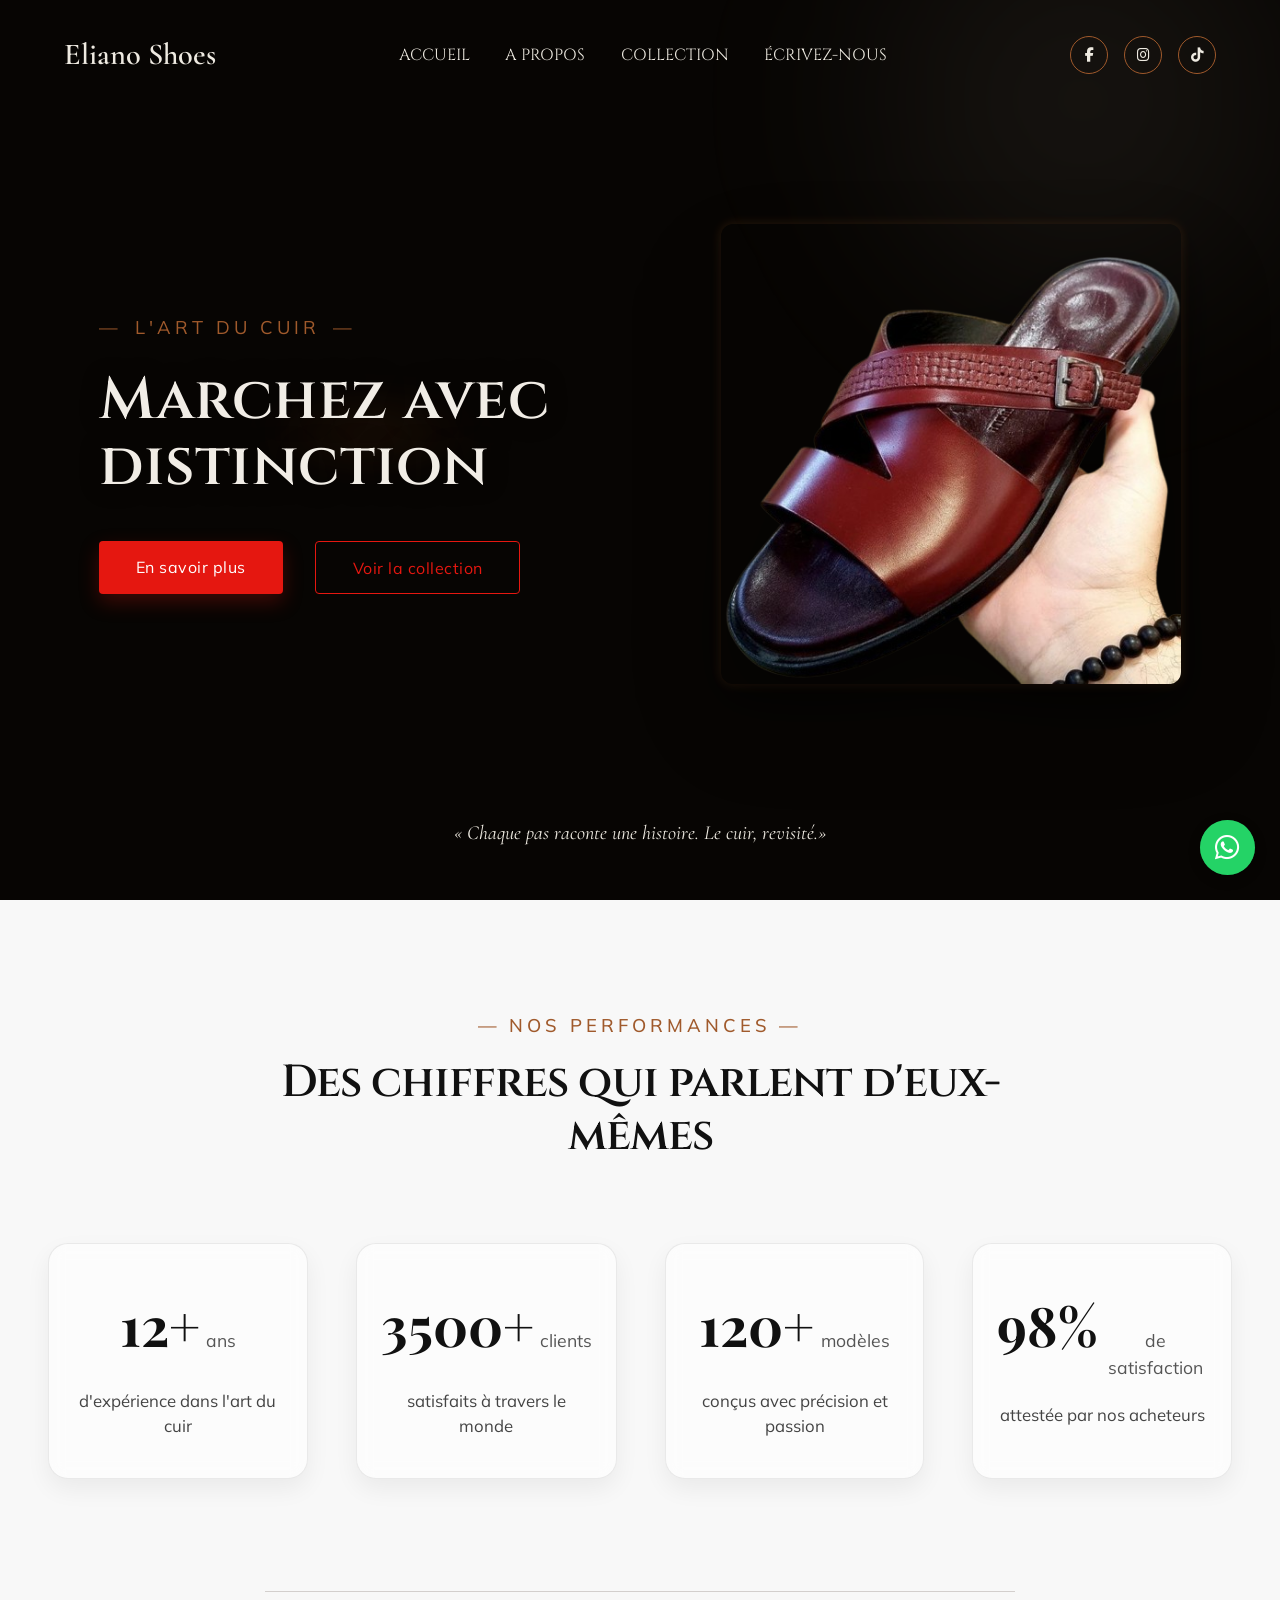
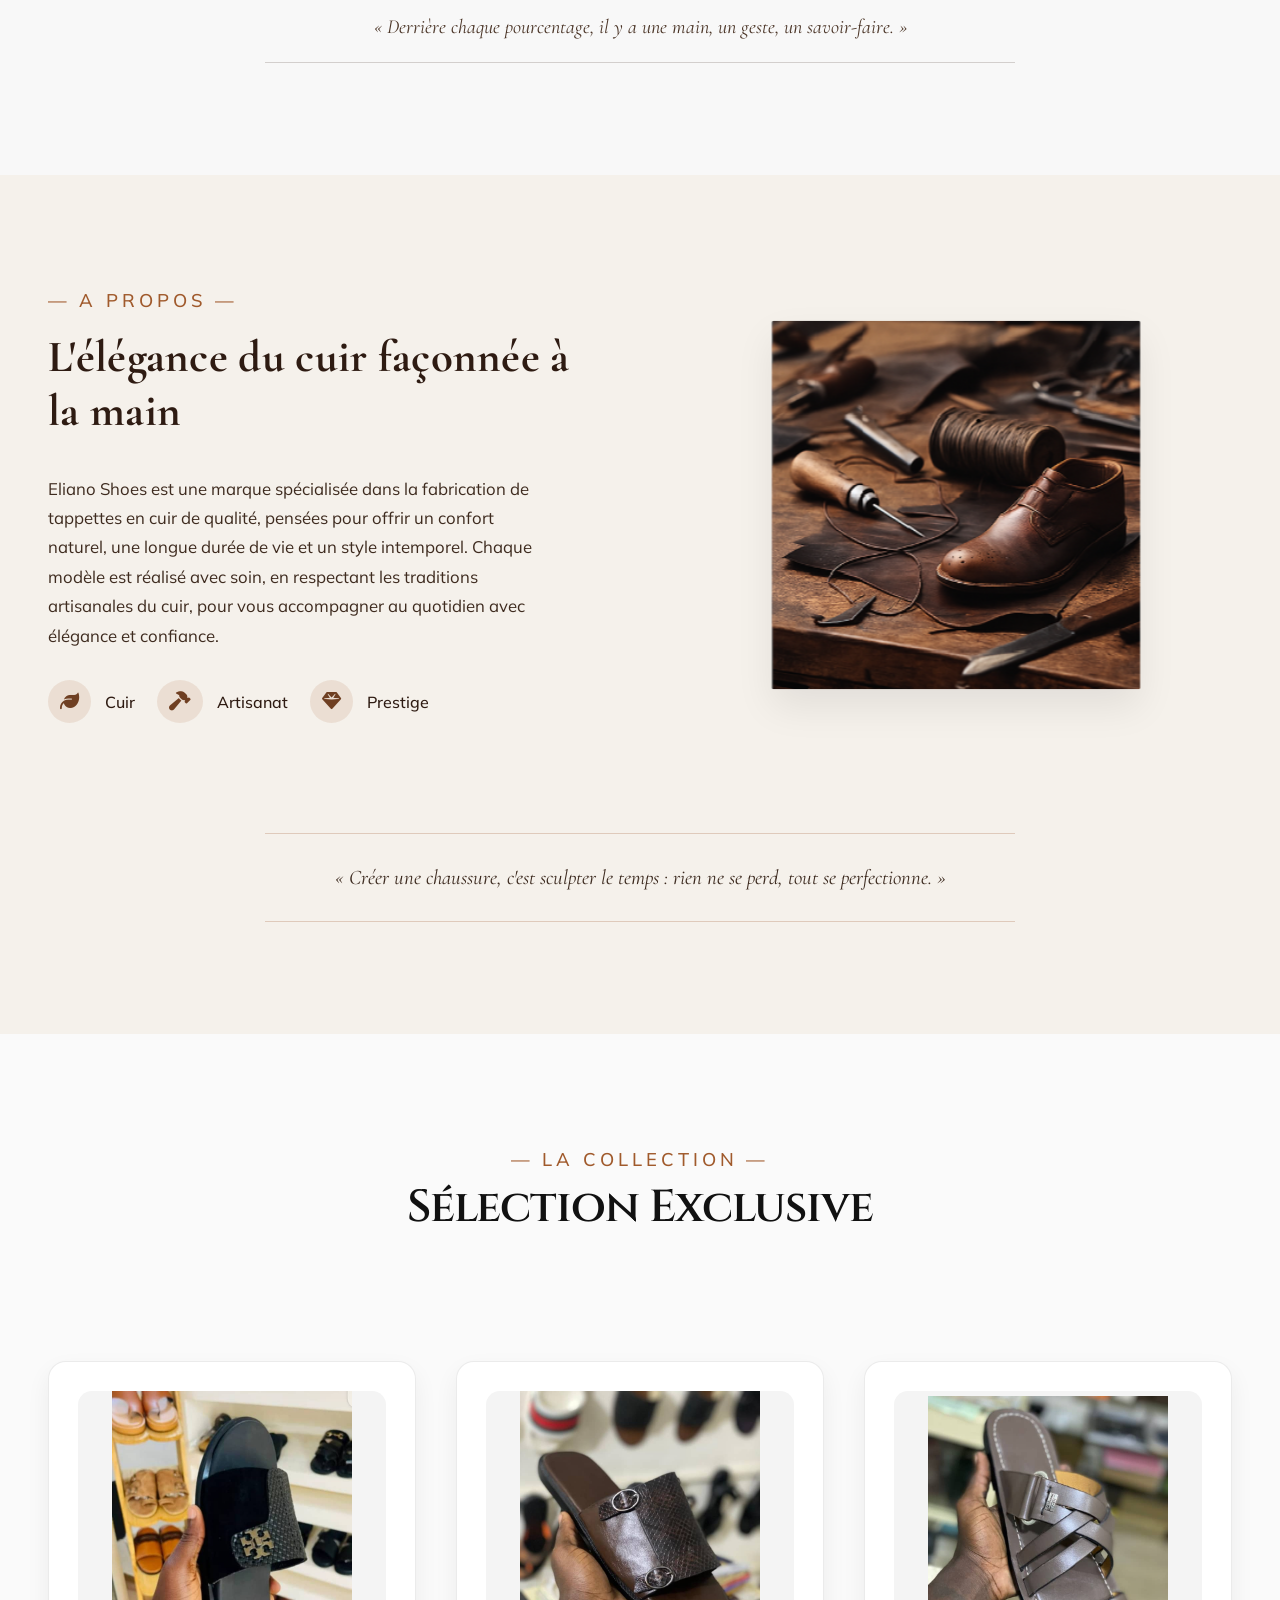
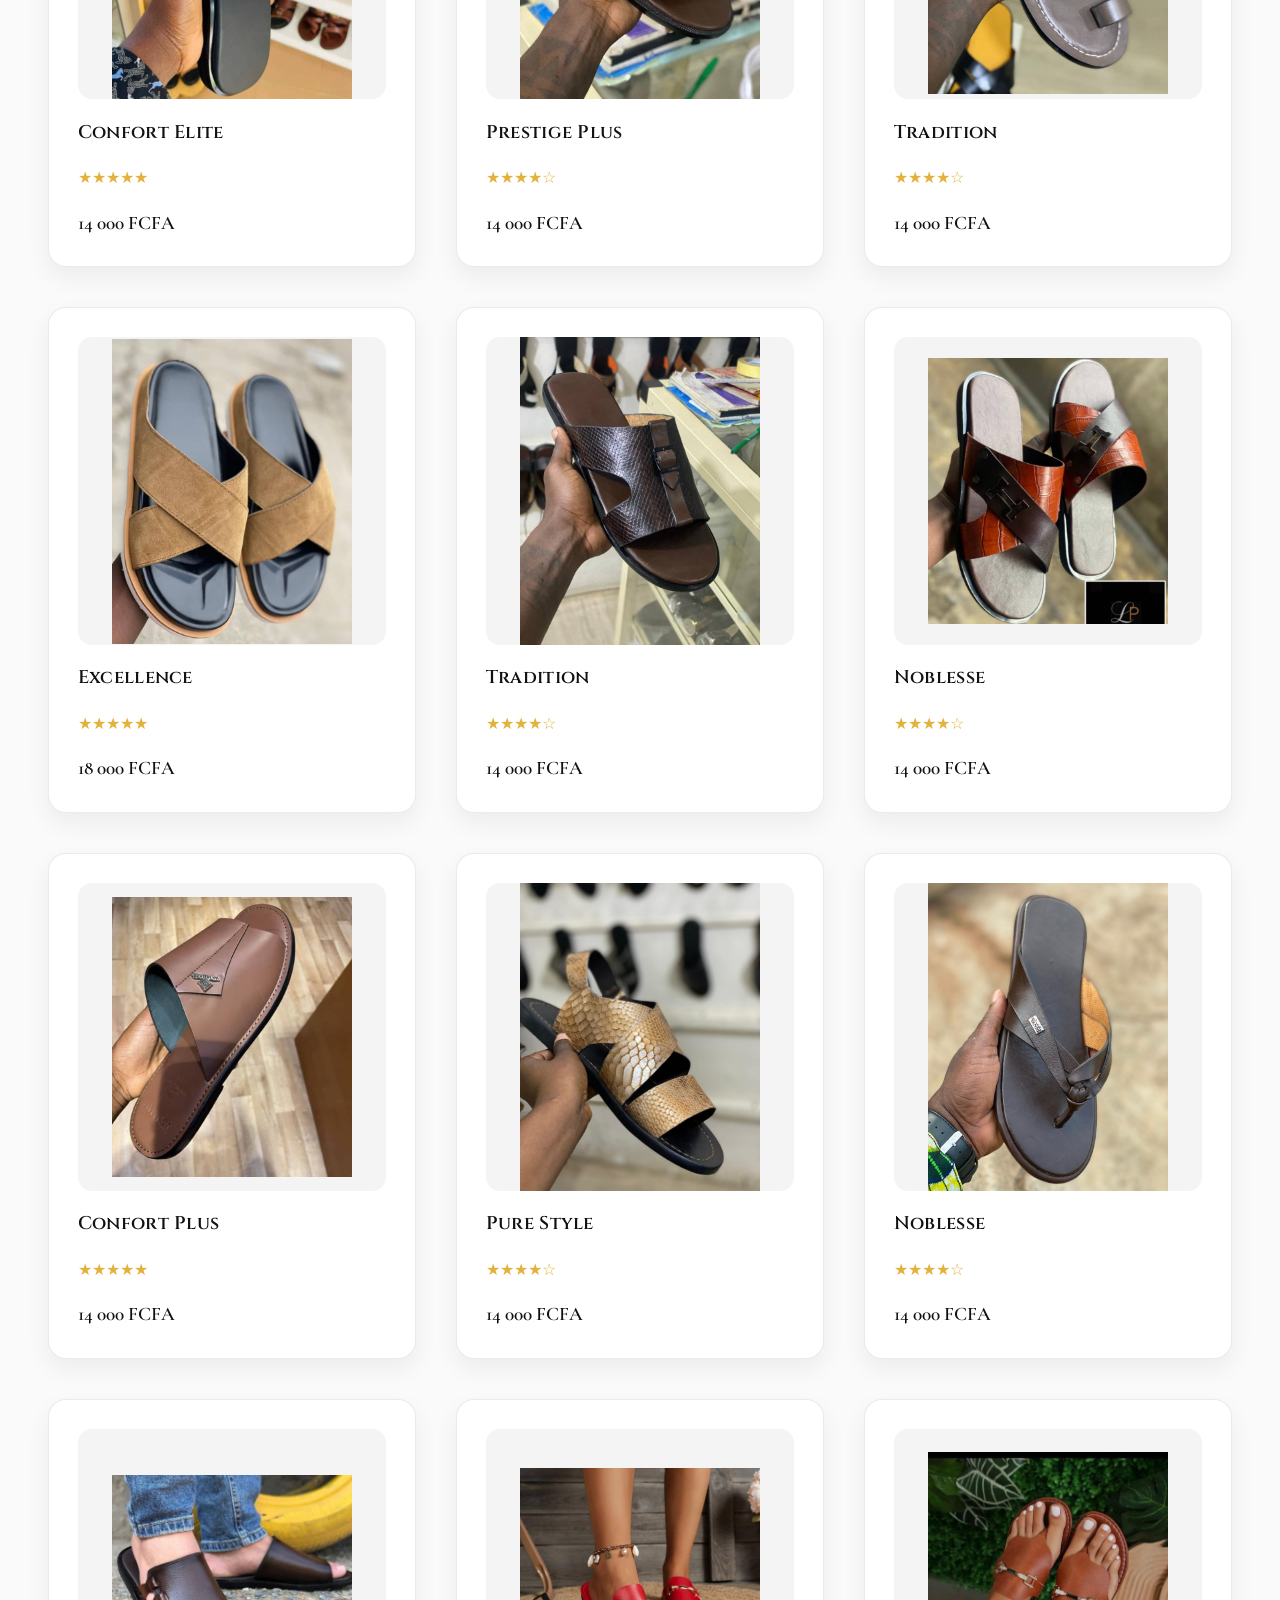
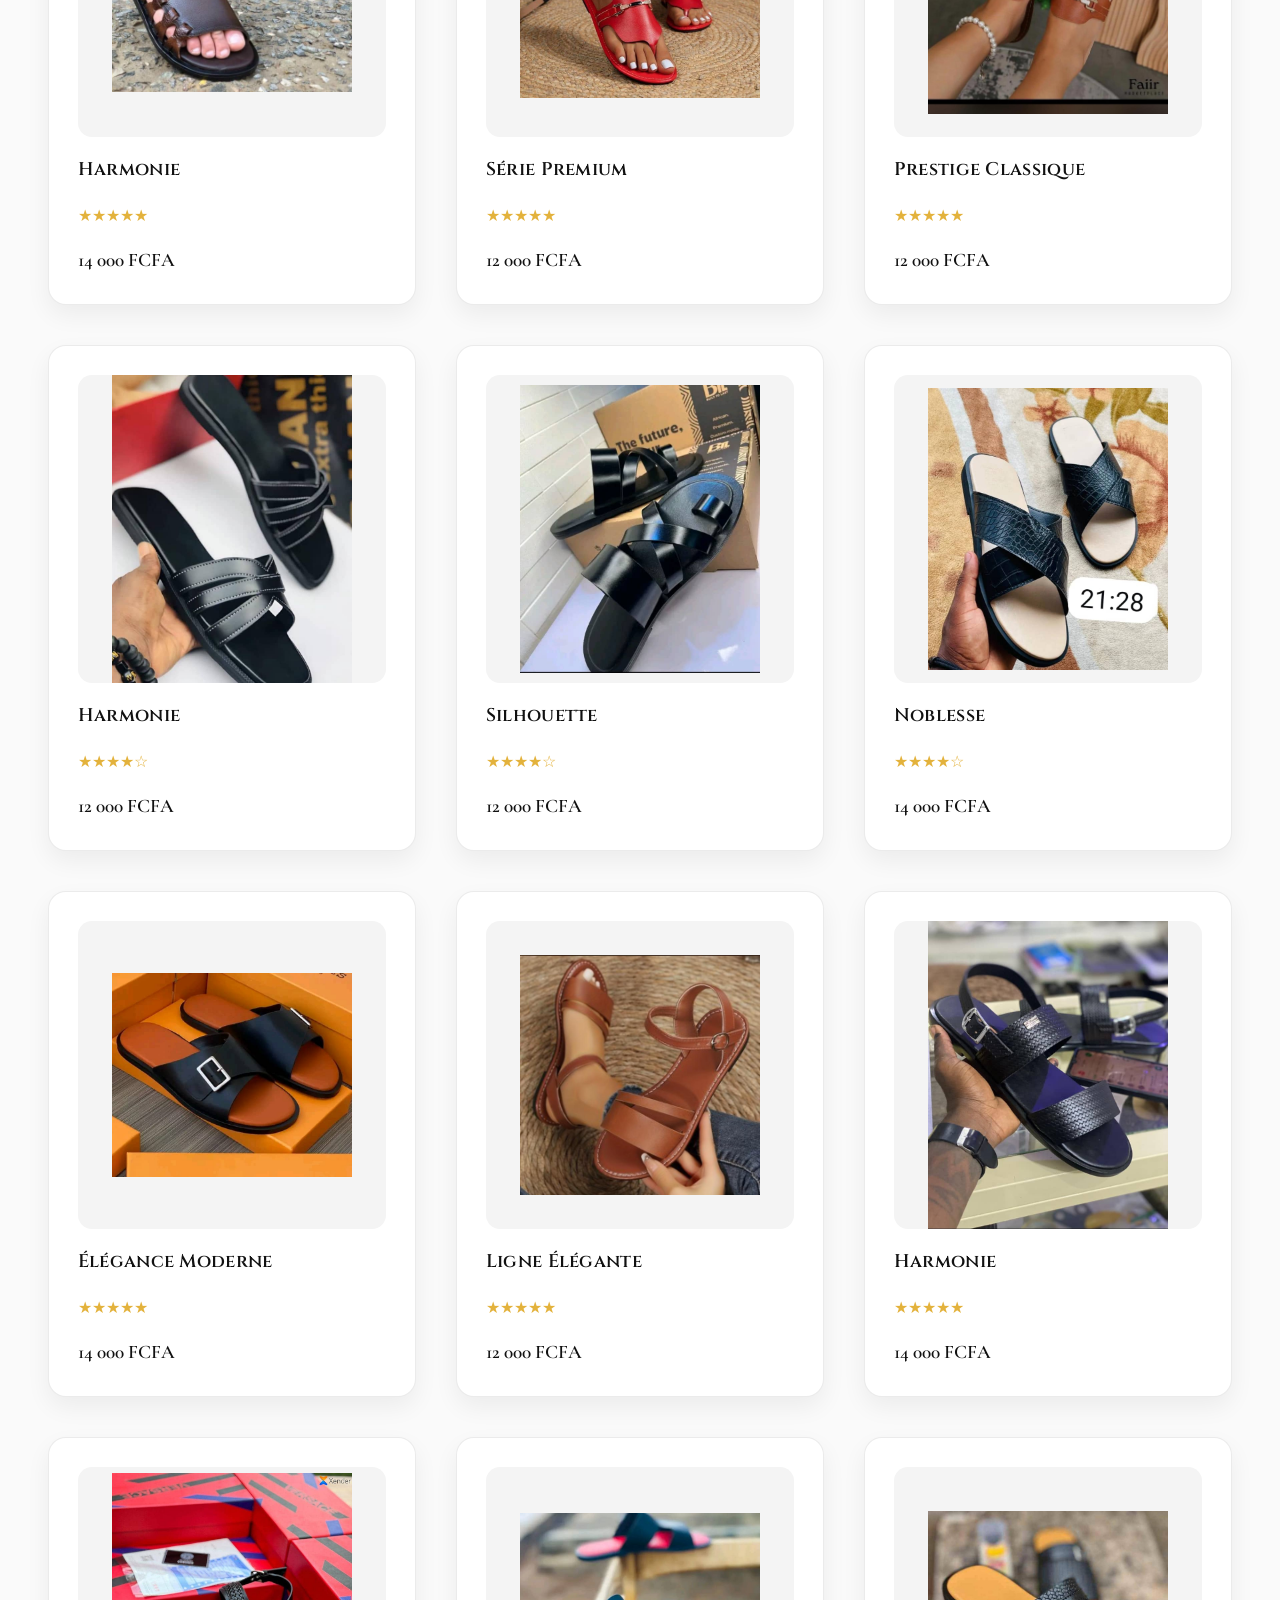
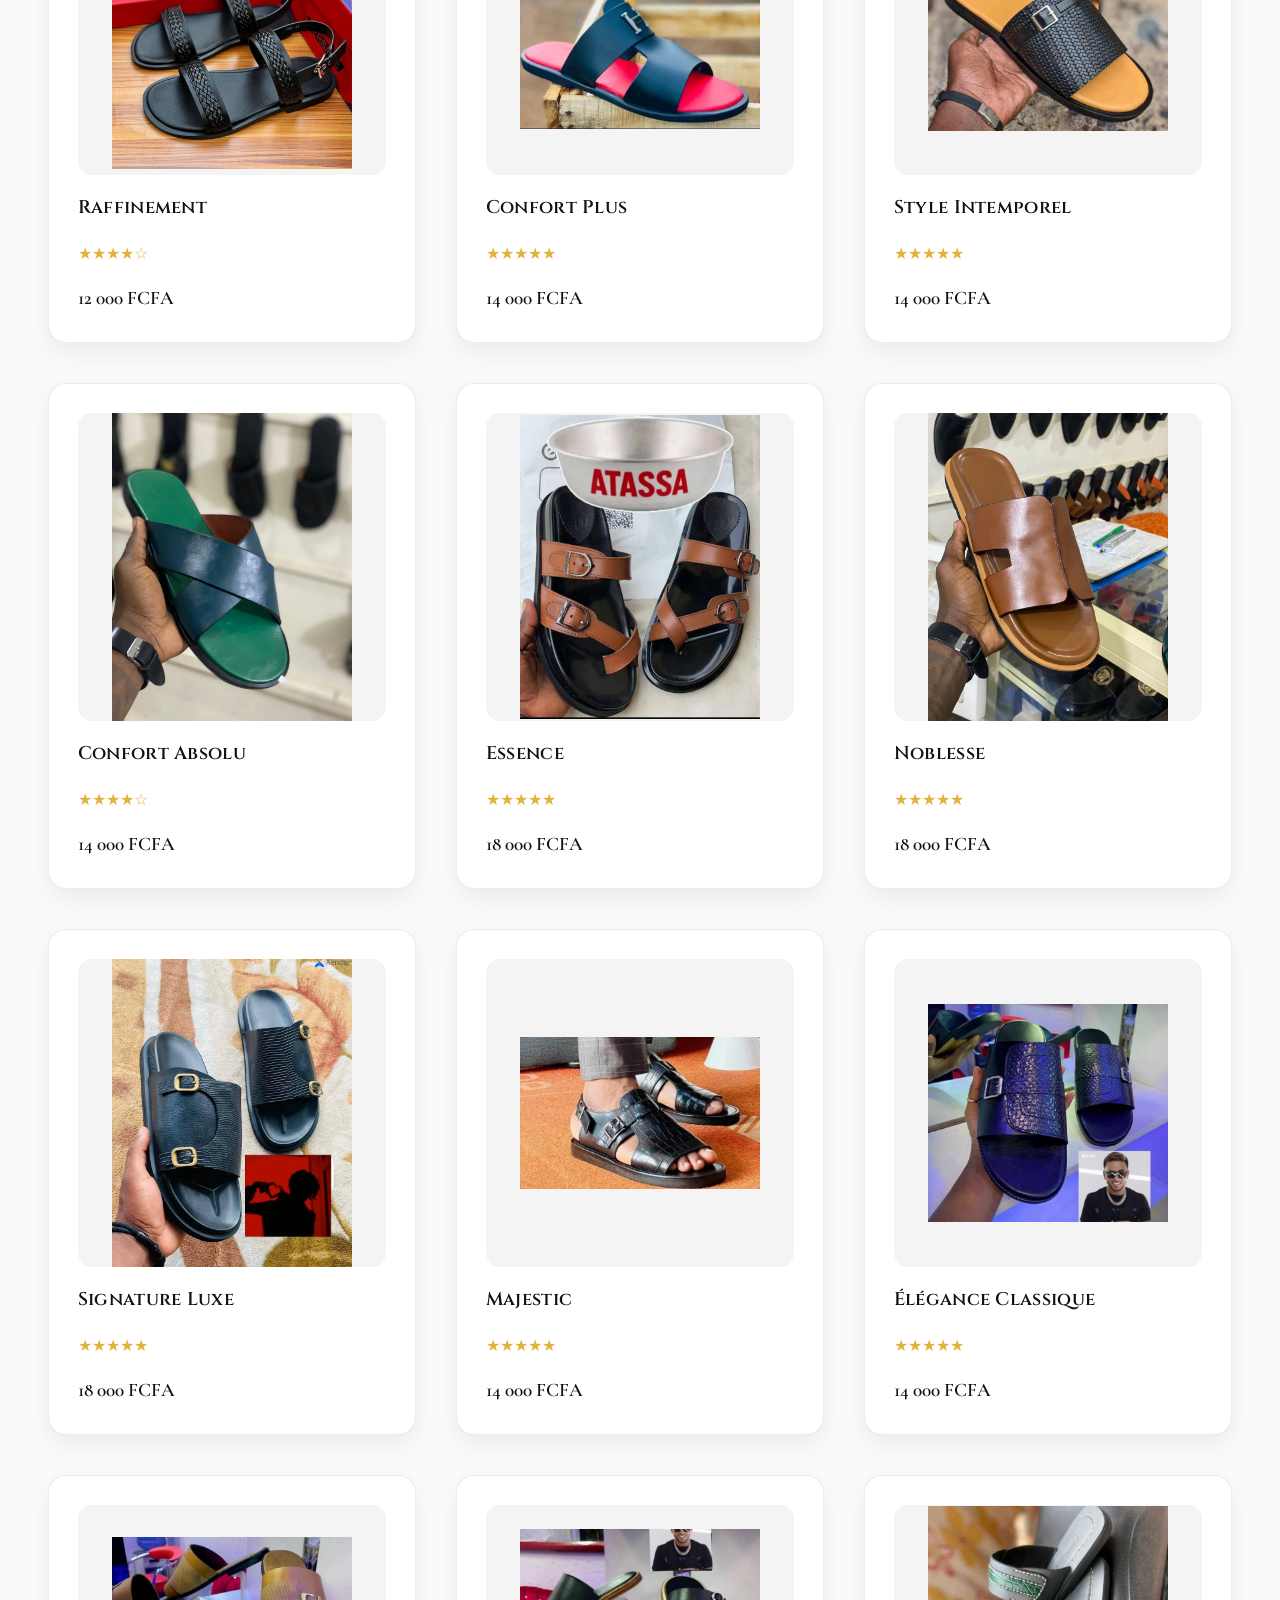
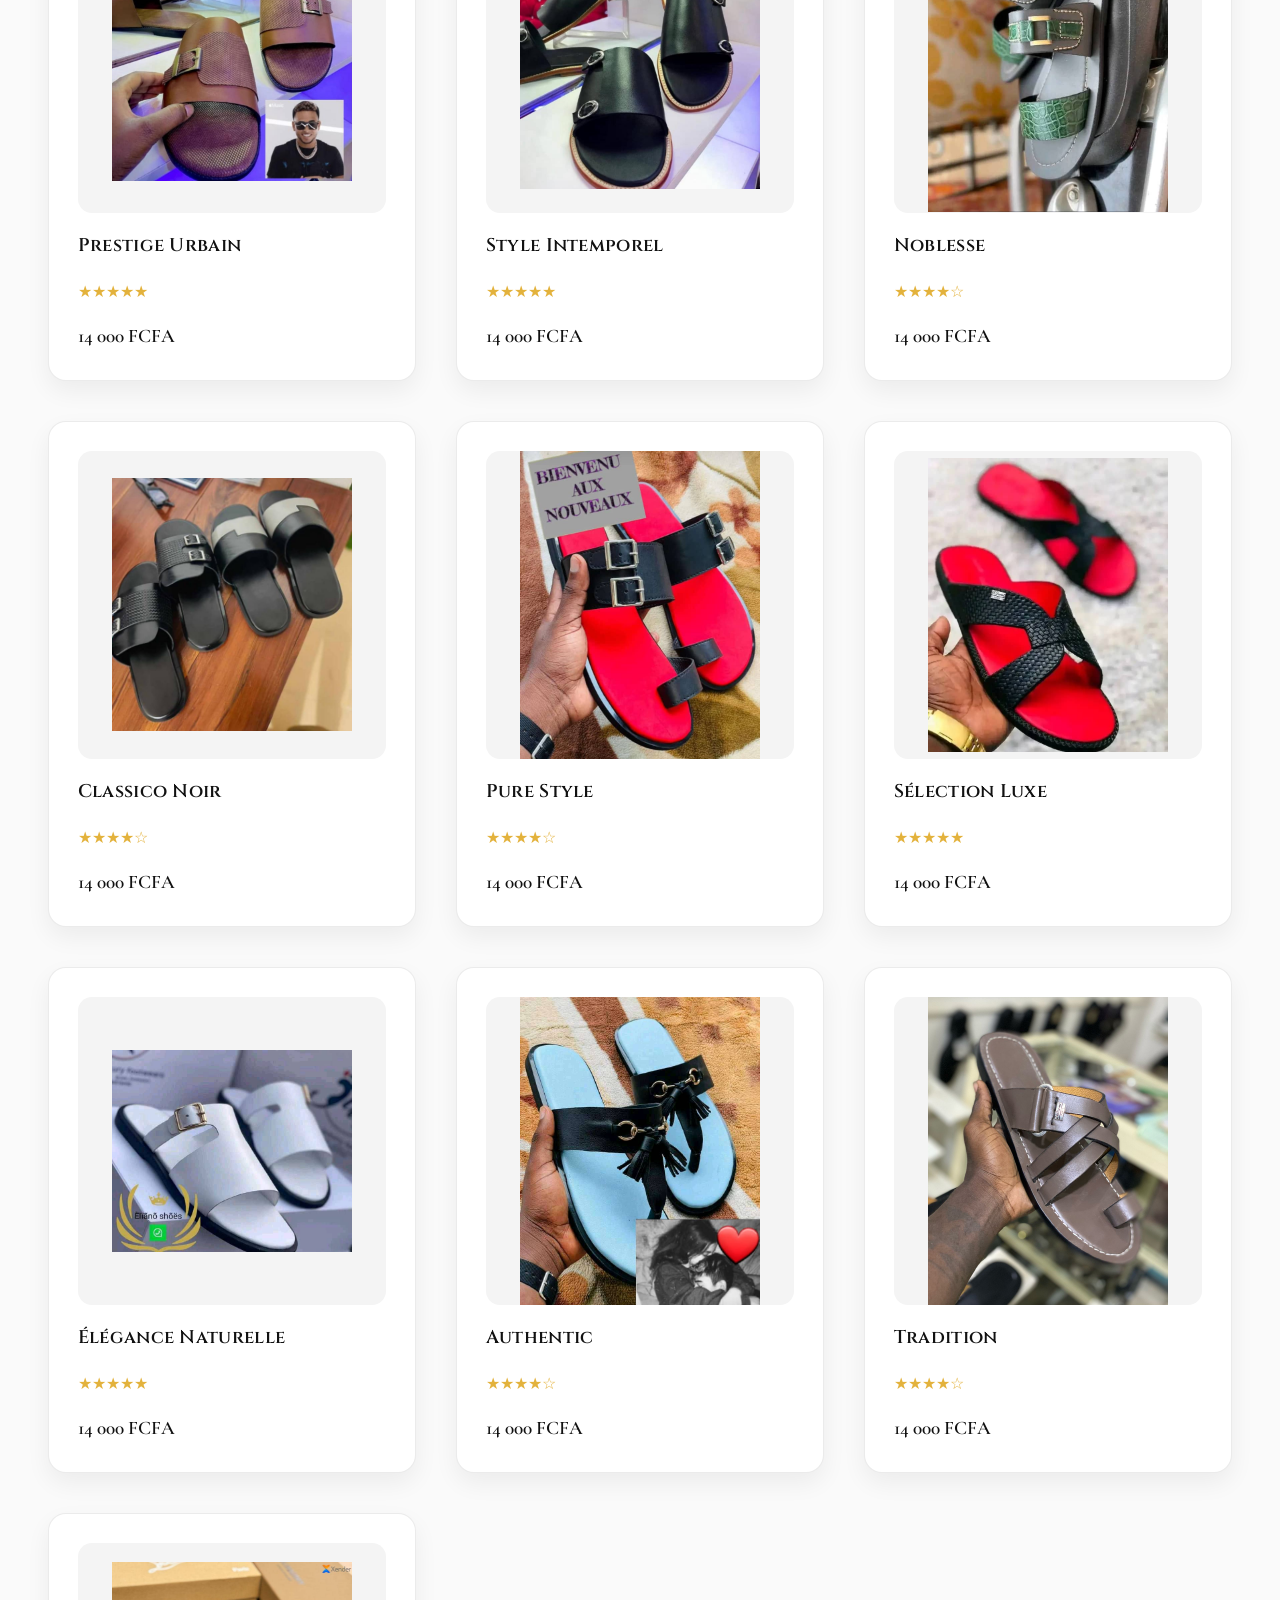
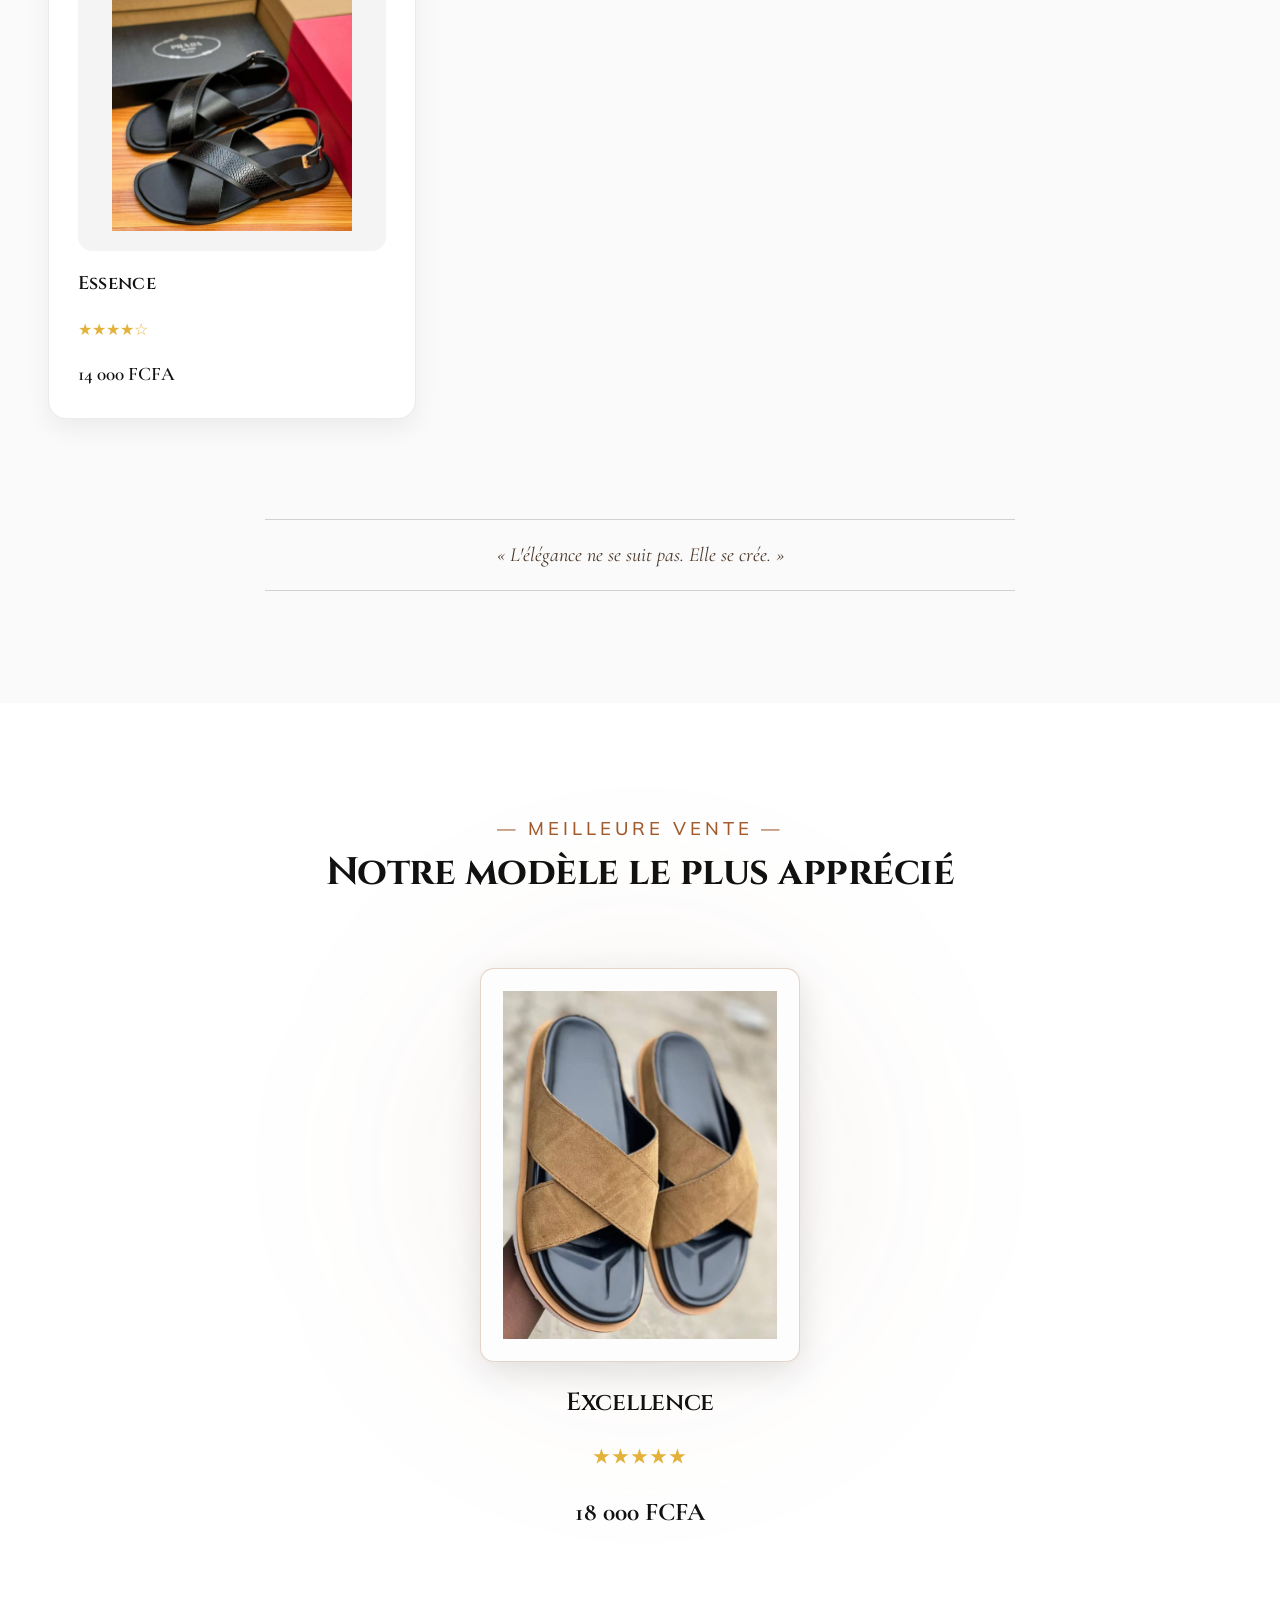
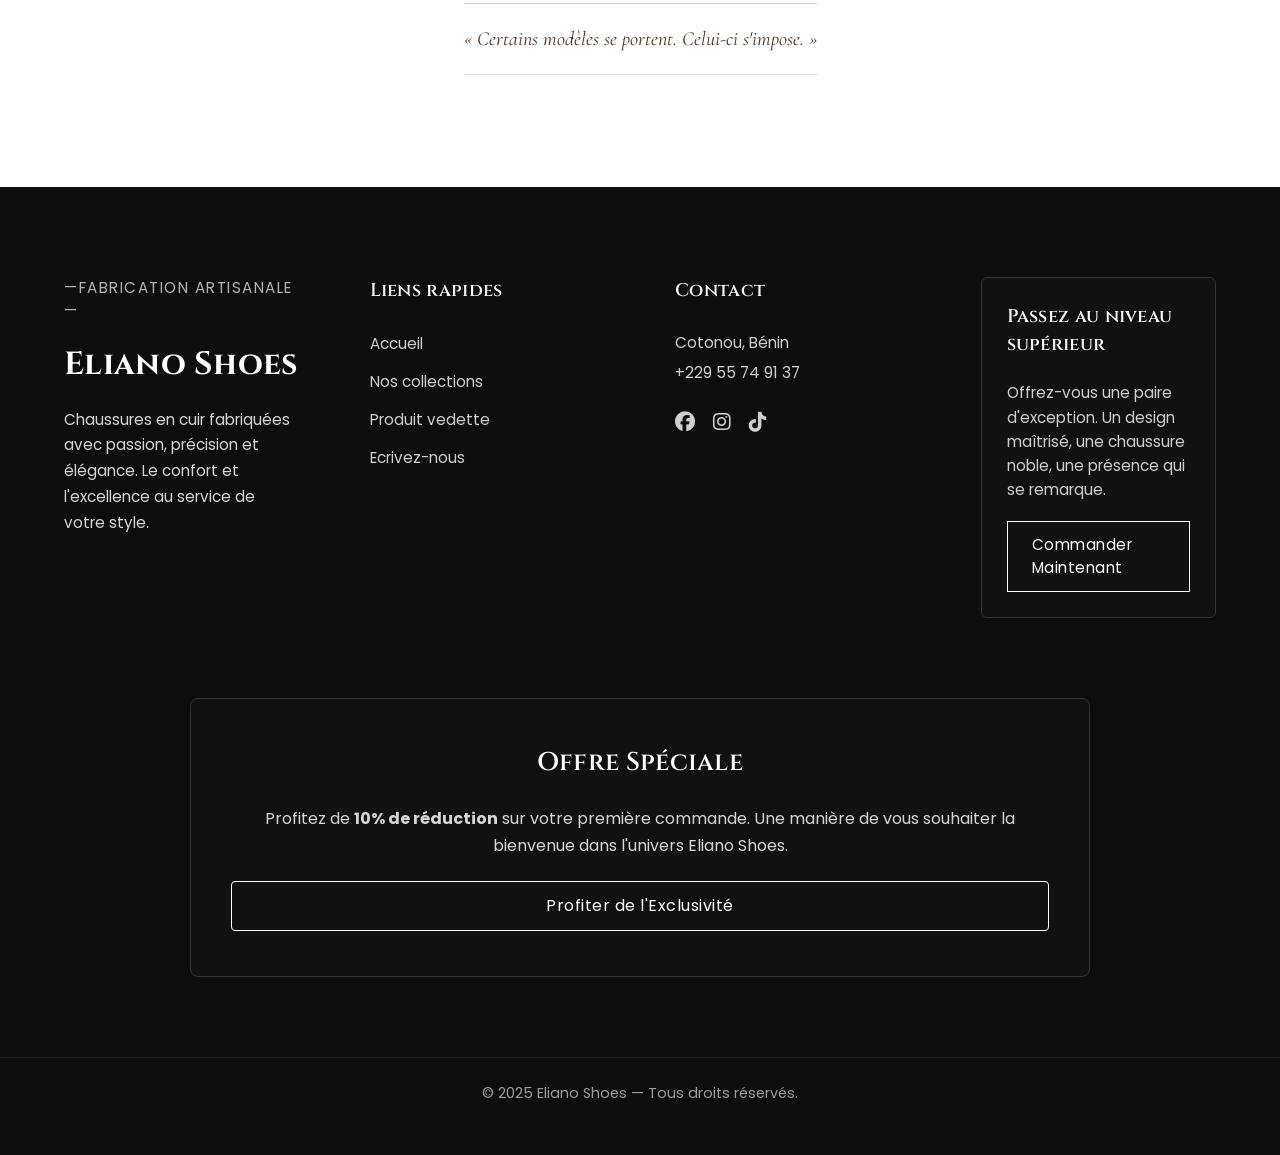
==== commit 0b980aff: "Add files via upload" ====
--- a/index.html
+++ b/index.html
@@ -225,10 +225,7 @@
                 <!-- DESCRIPTION -->
                 <div class="about__description-wrapper">
                     <p class="about__description">
-                        Depuis plus de dix ans, Eliano Shoes perpétue l'art du cuir en créant des
-                        chaussures intemporelles, pensées pour les hommes qui recherchent style,
-                        durabilité et confort absolu. Chaque paire est conçue avec une précision artisanale,
-                        en sélectionnant uniquement les meilleurs cuirs pour garantir une finition parfaite.
+                        Eliano Shoes est une marque spécialisée dans la fabrication de tappettes en cuir de qualité, pensées pour offrir un confort naturel, une longue durée de vie et un style intemporel. Chaque modèle est réalisé avec soin, en respectant les traditions artisanales du cuir, pour vous accompagner au quotidien avec élégance et confiance.
                     </p>
         
                     <!-- FEATURES -->
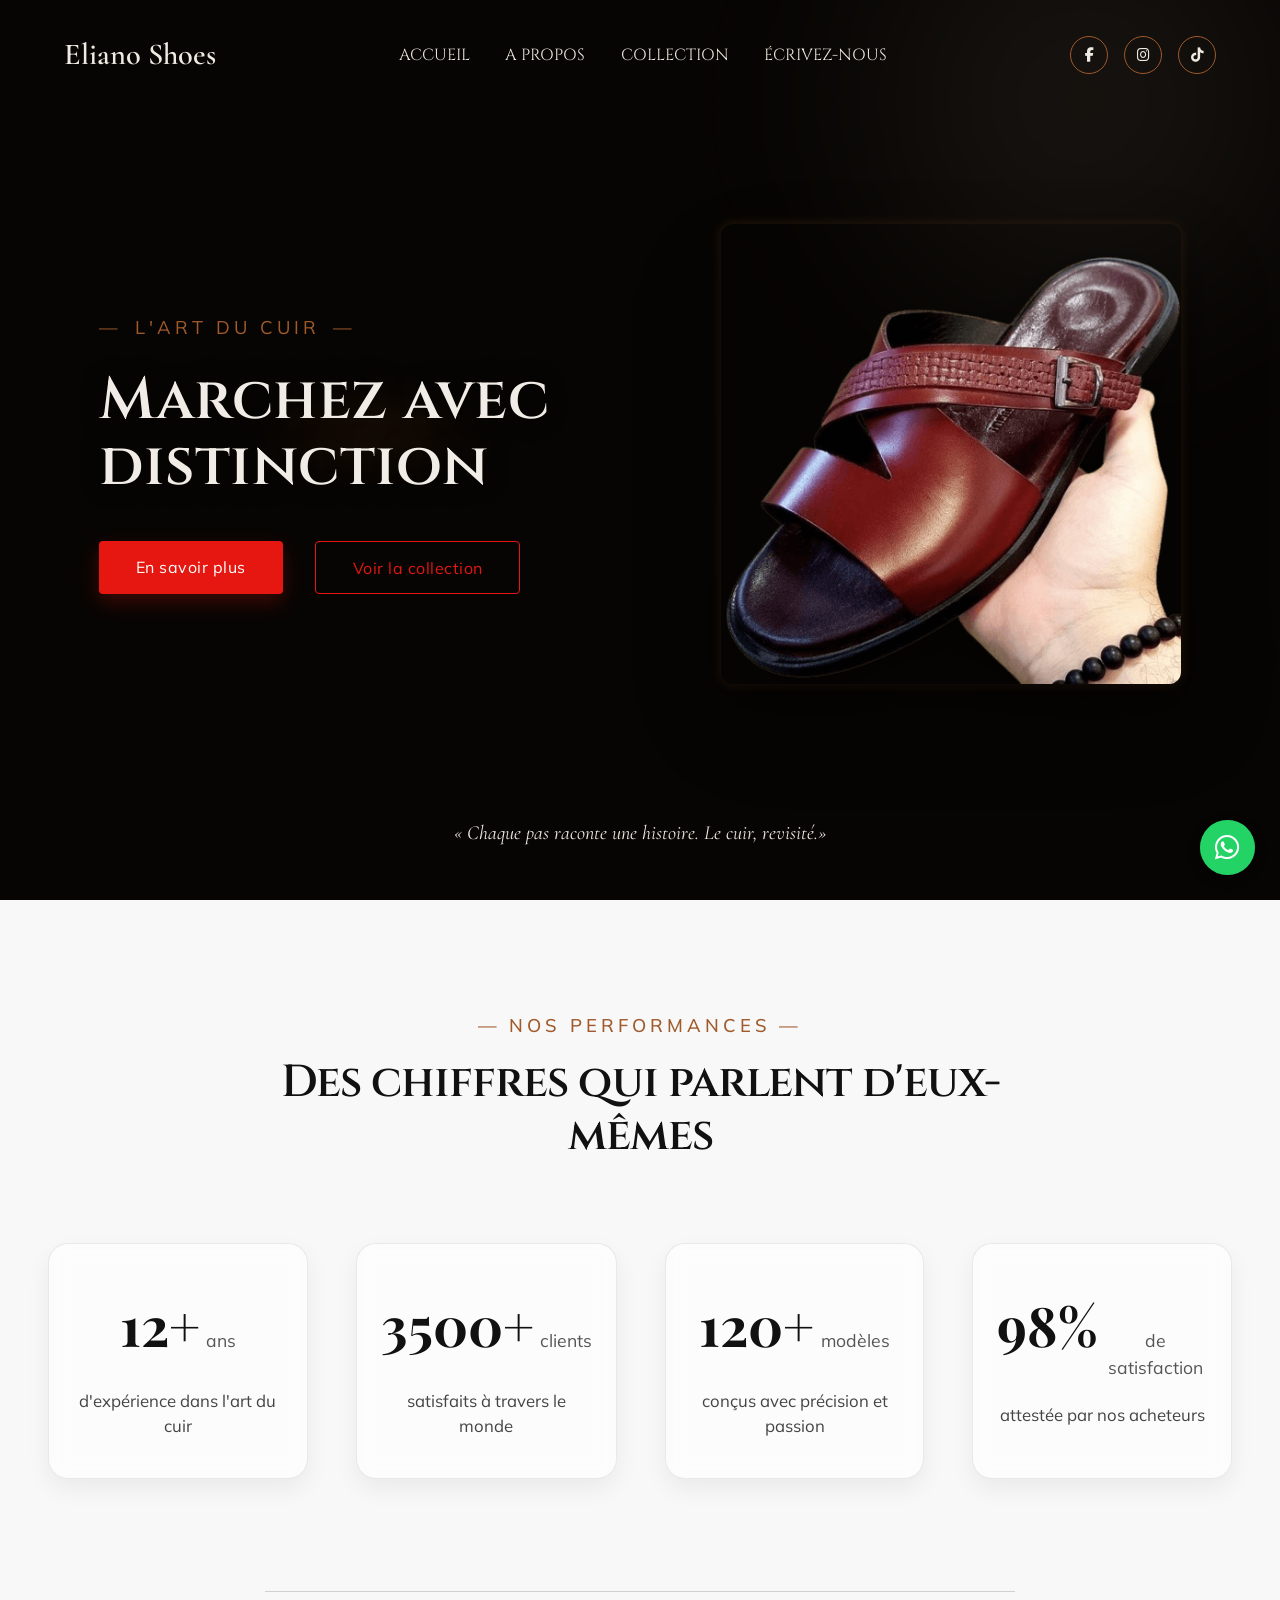
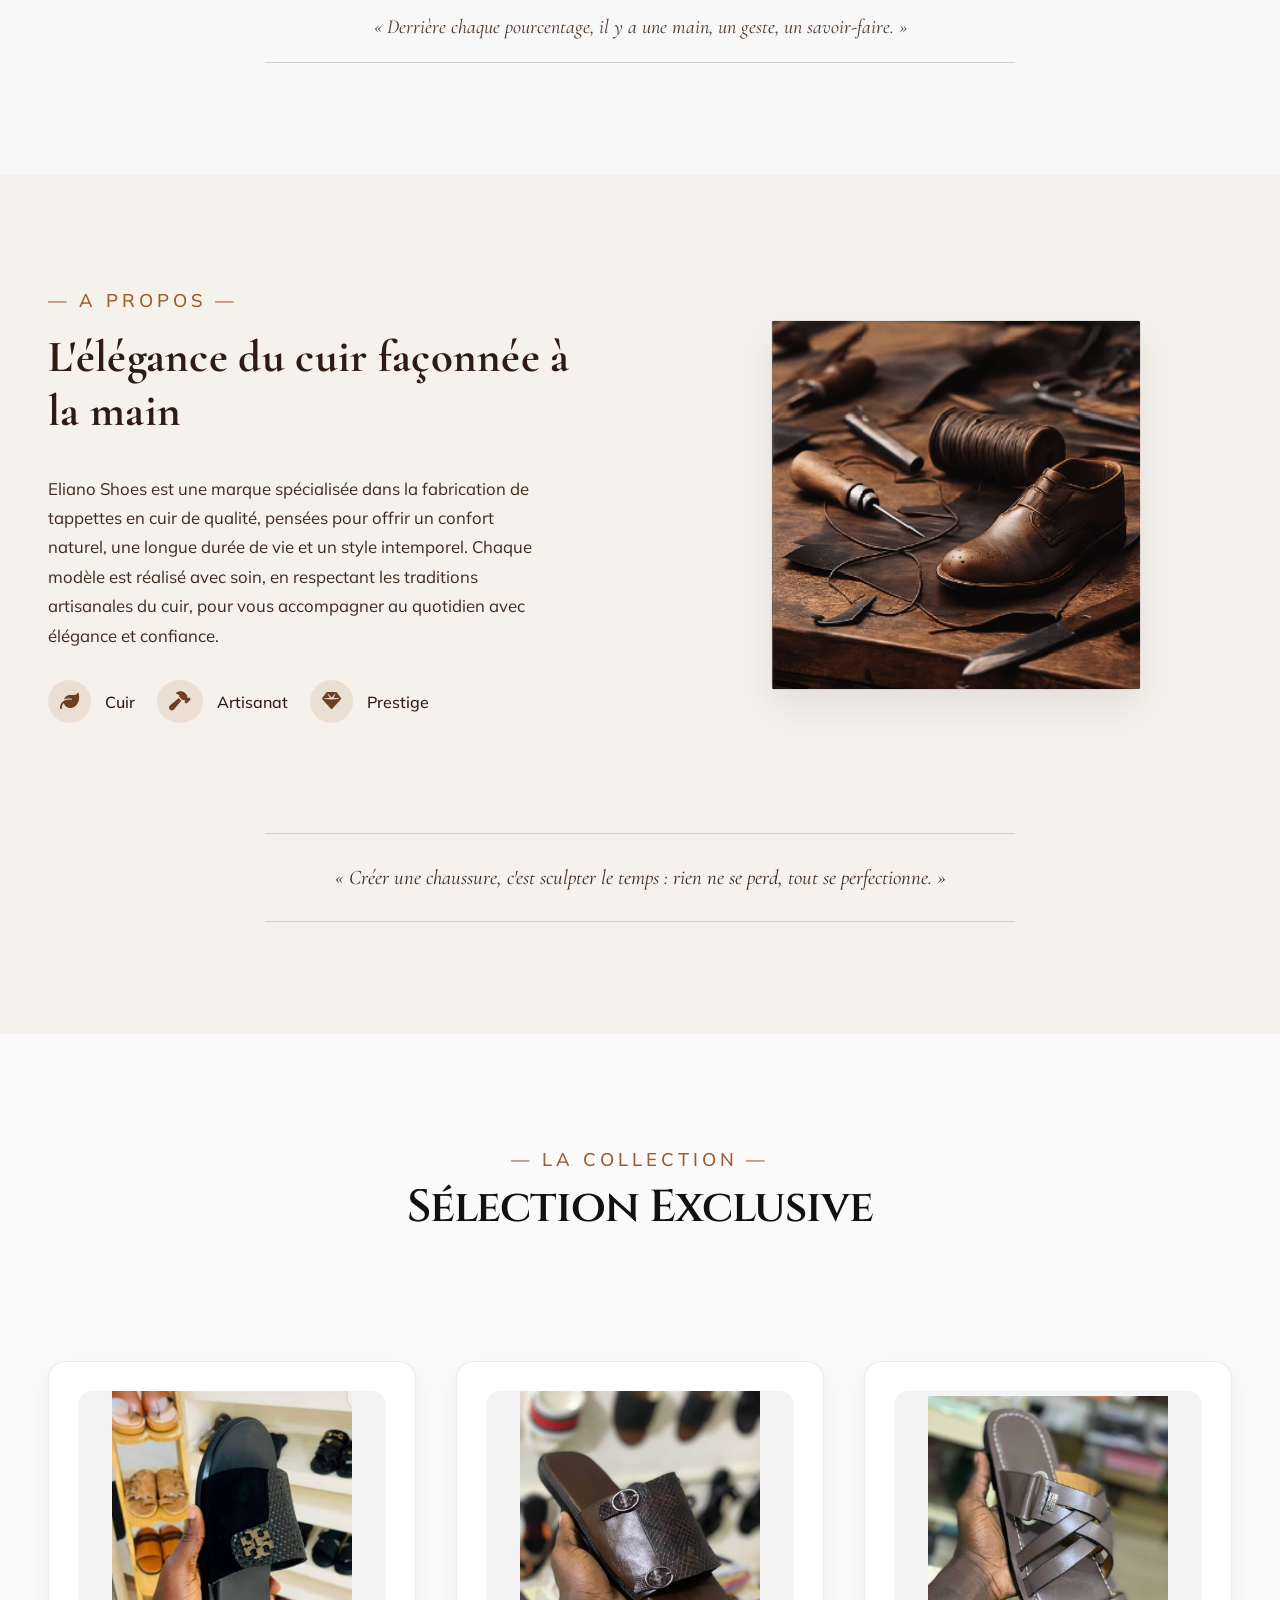
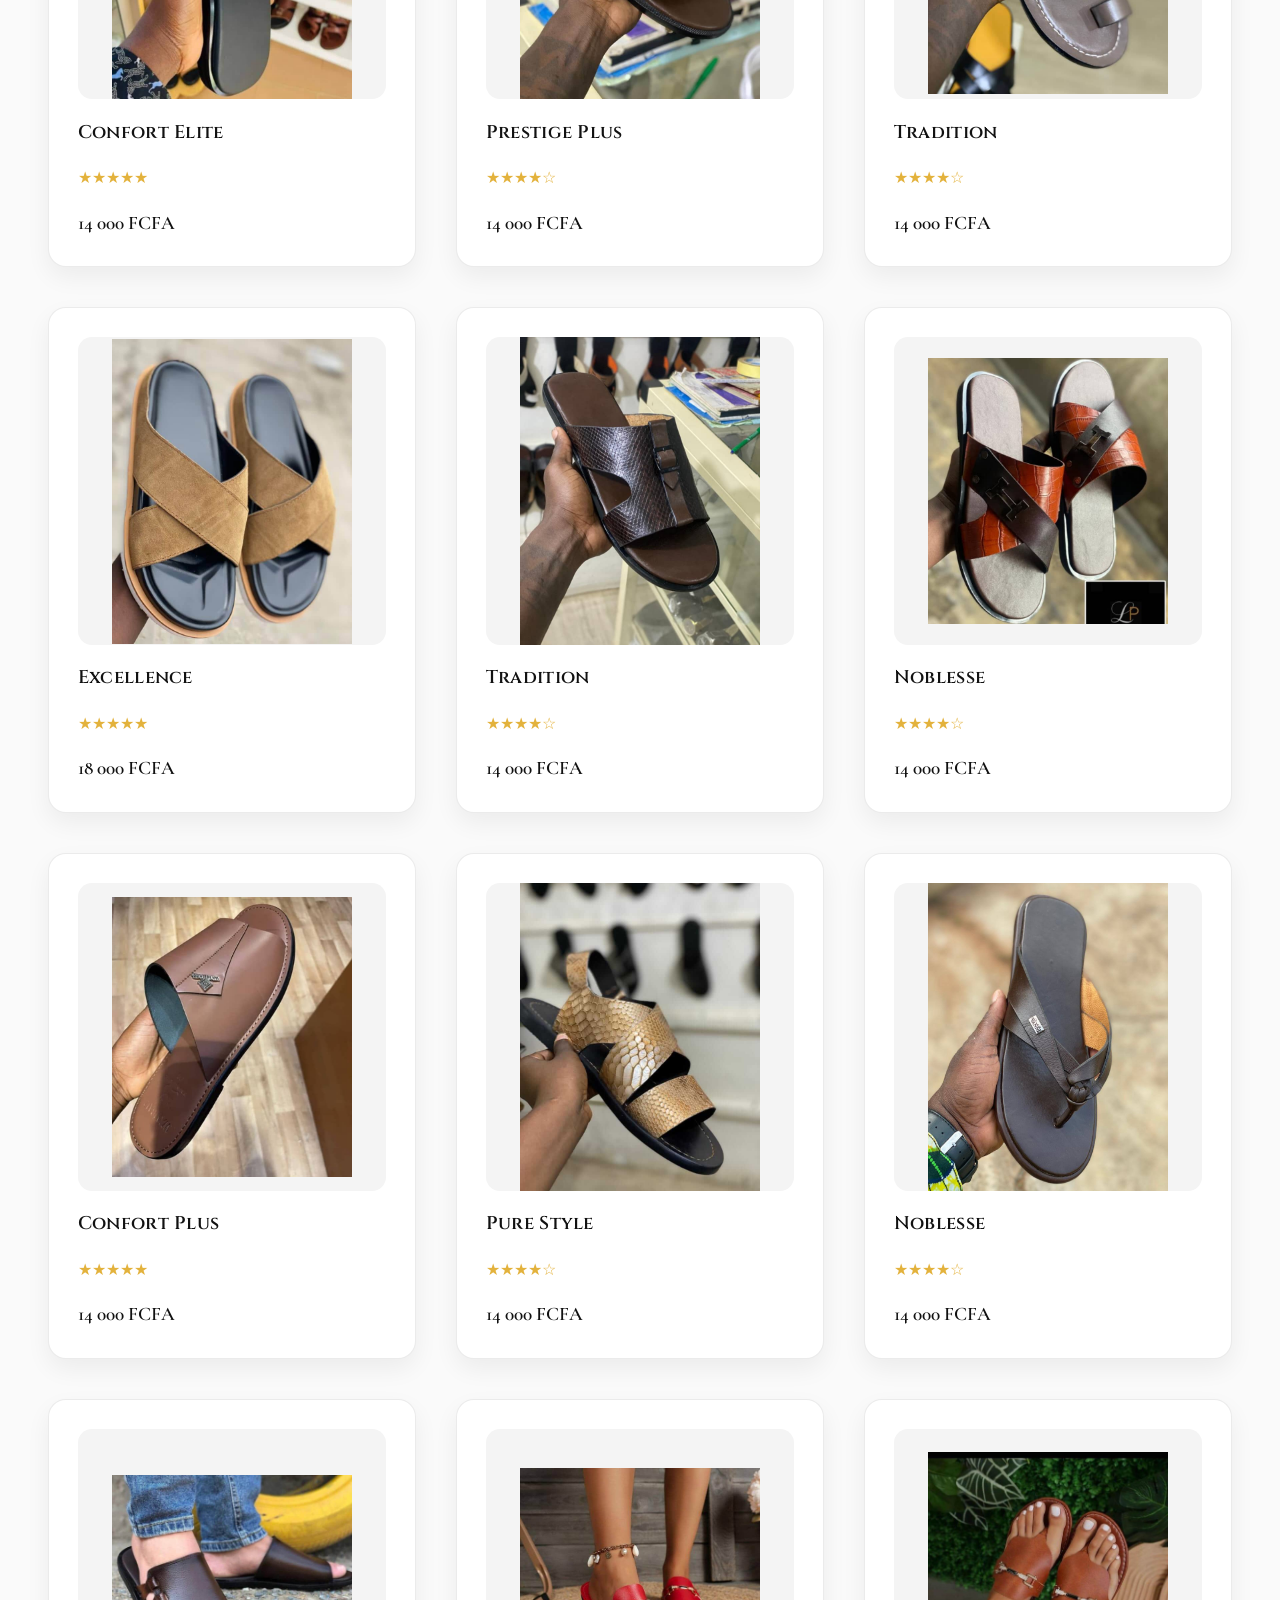
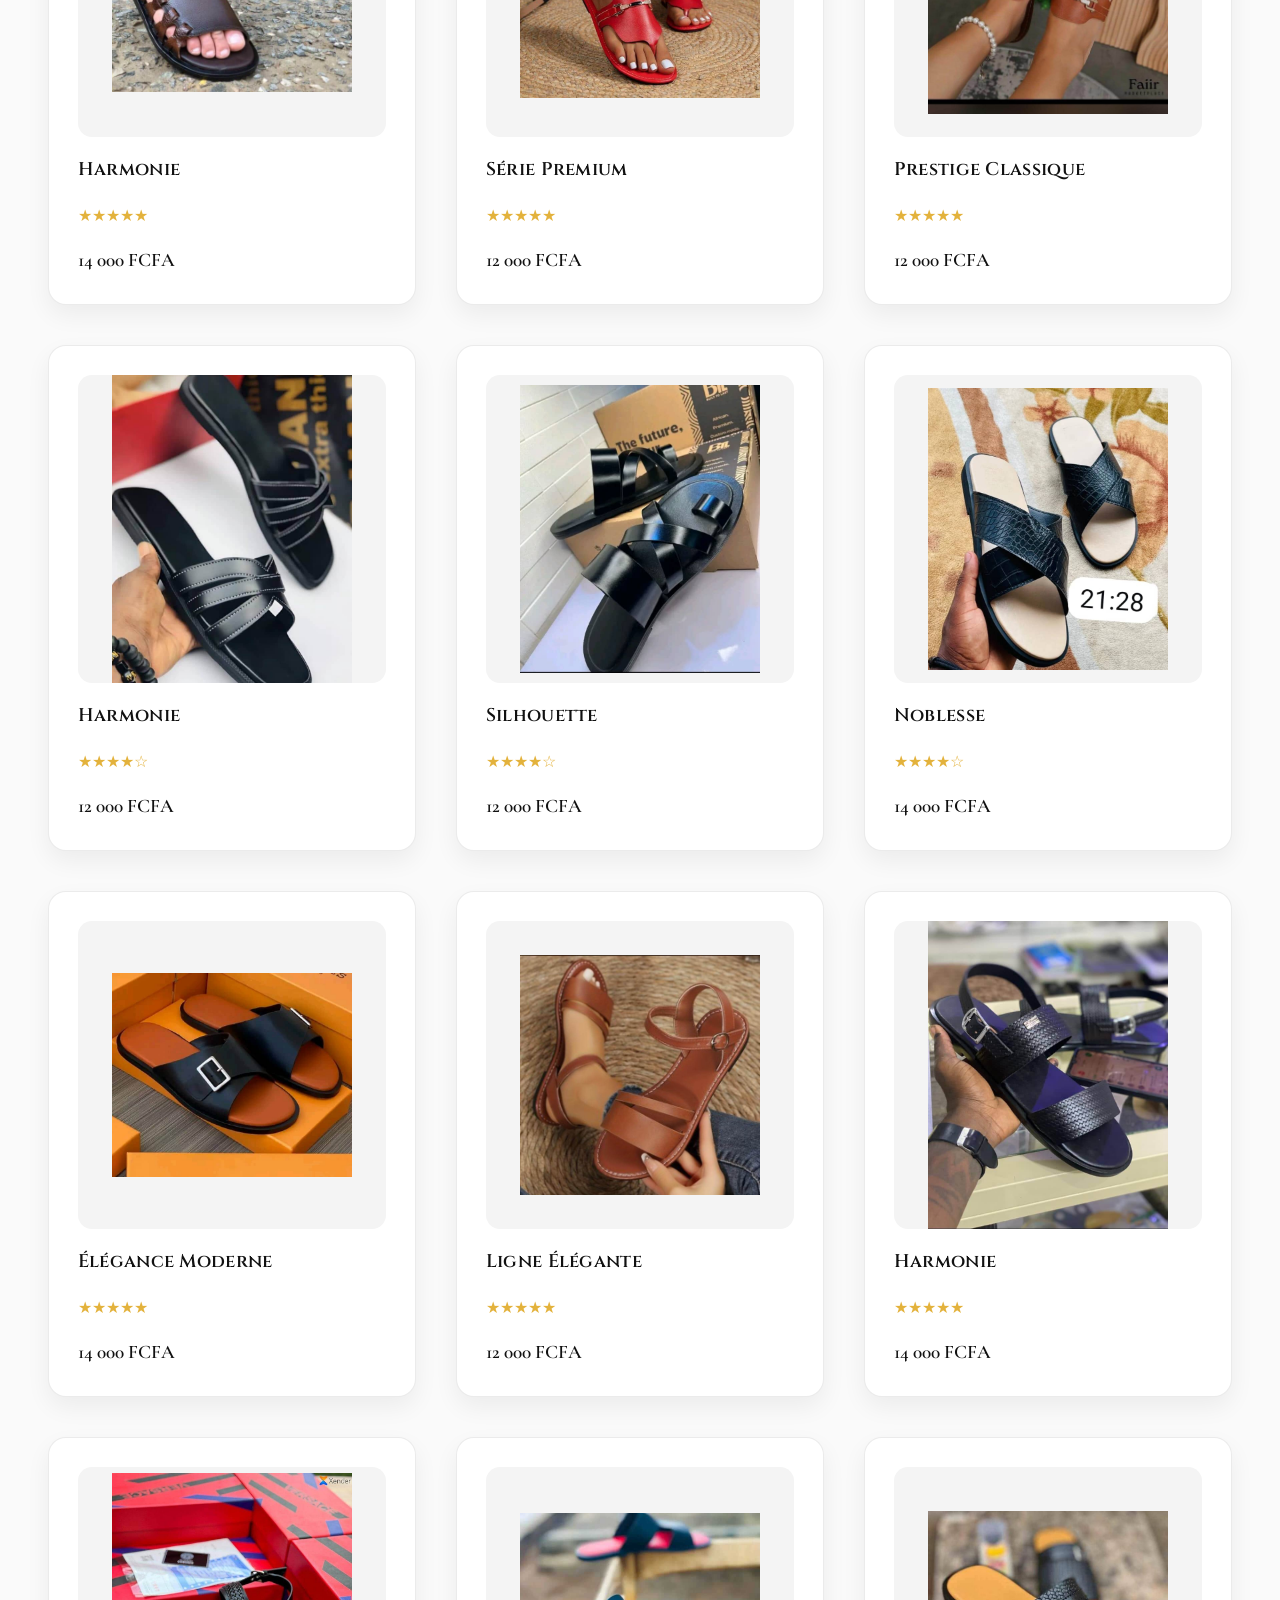
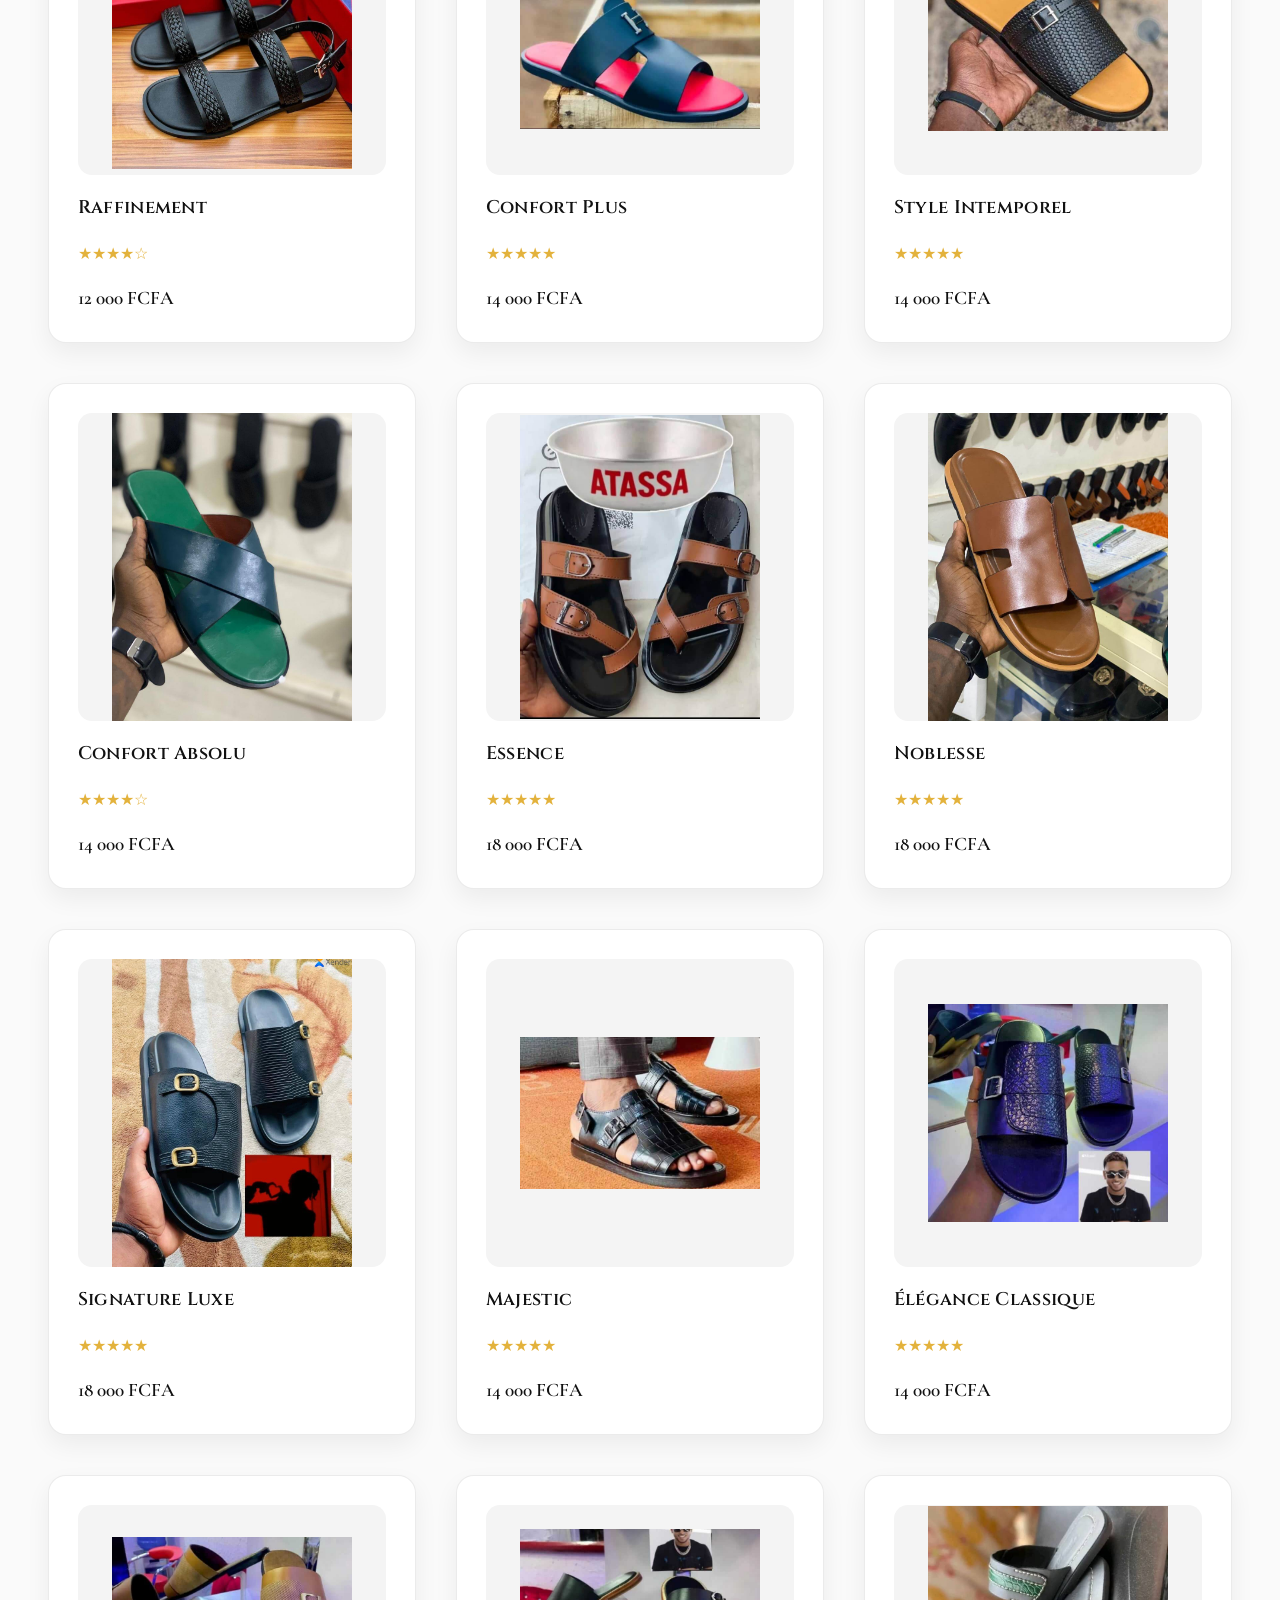
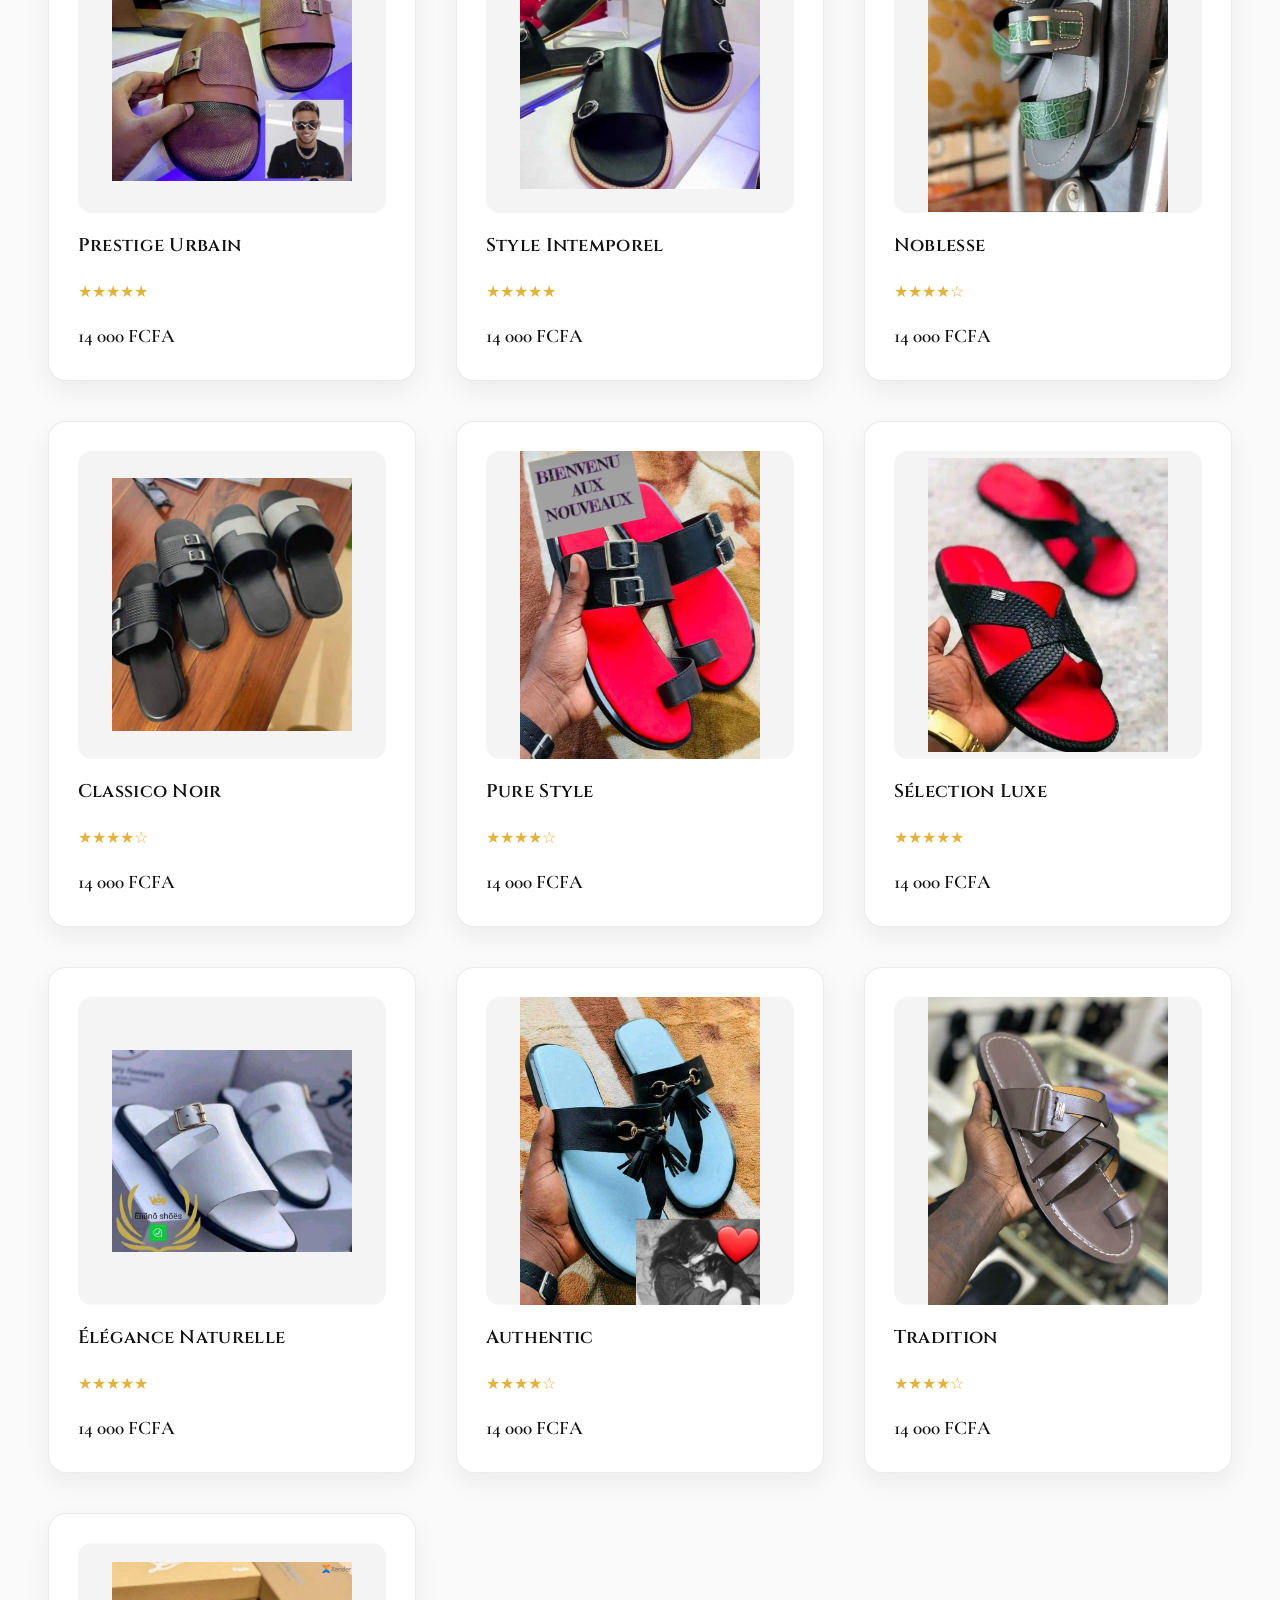
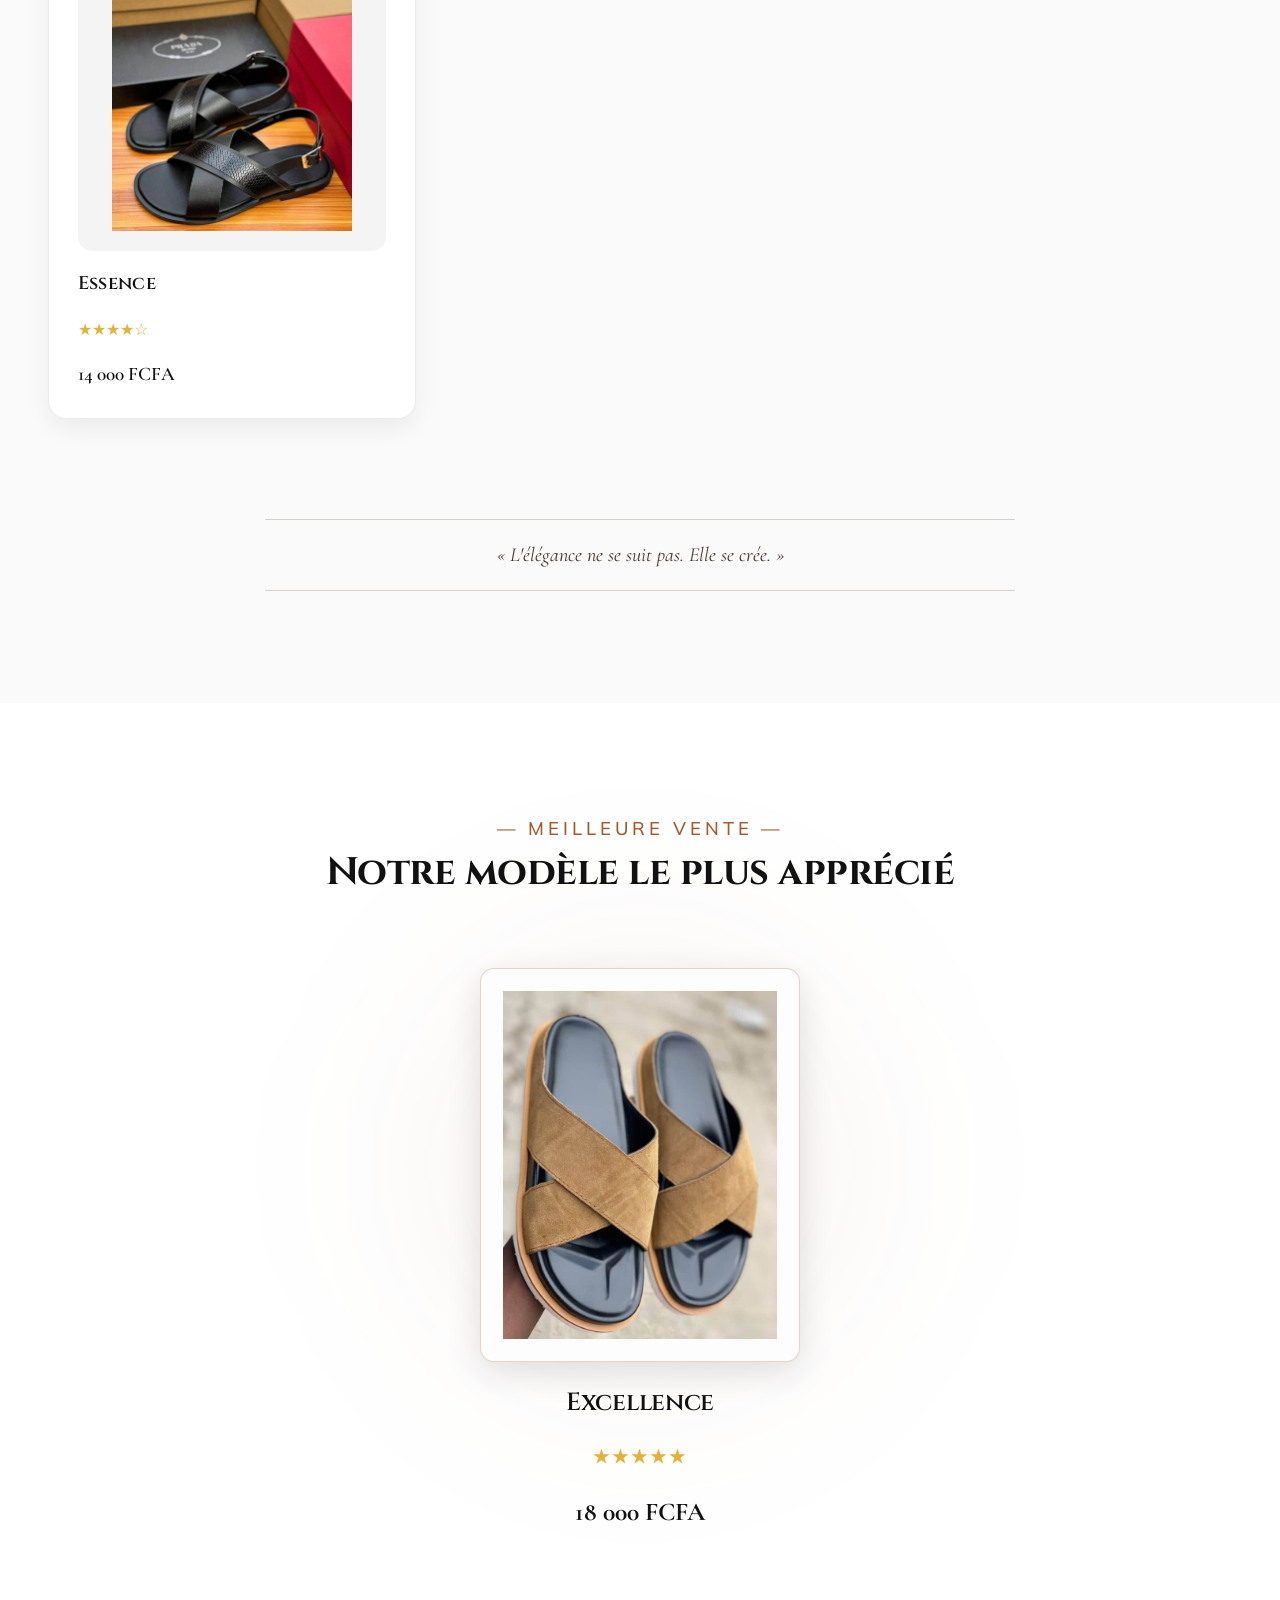
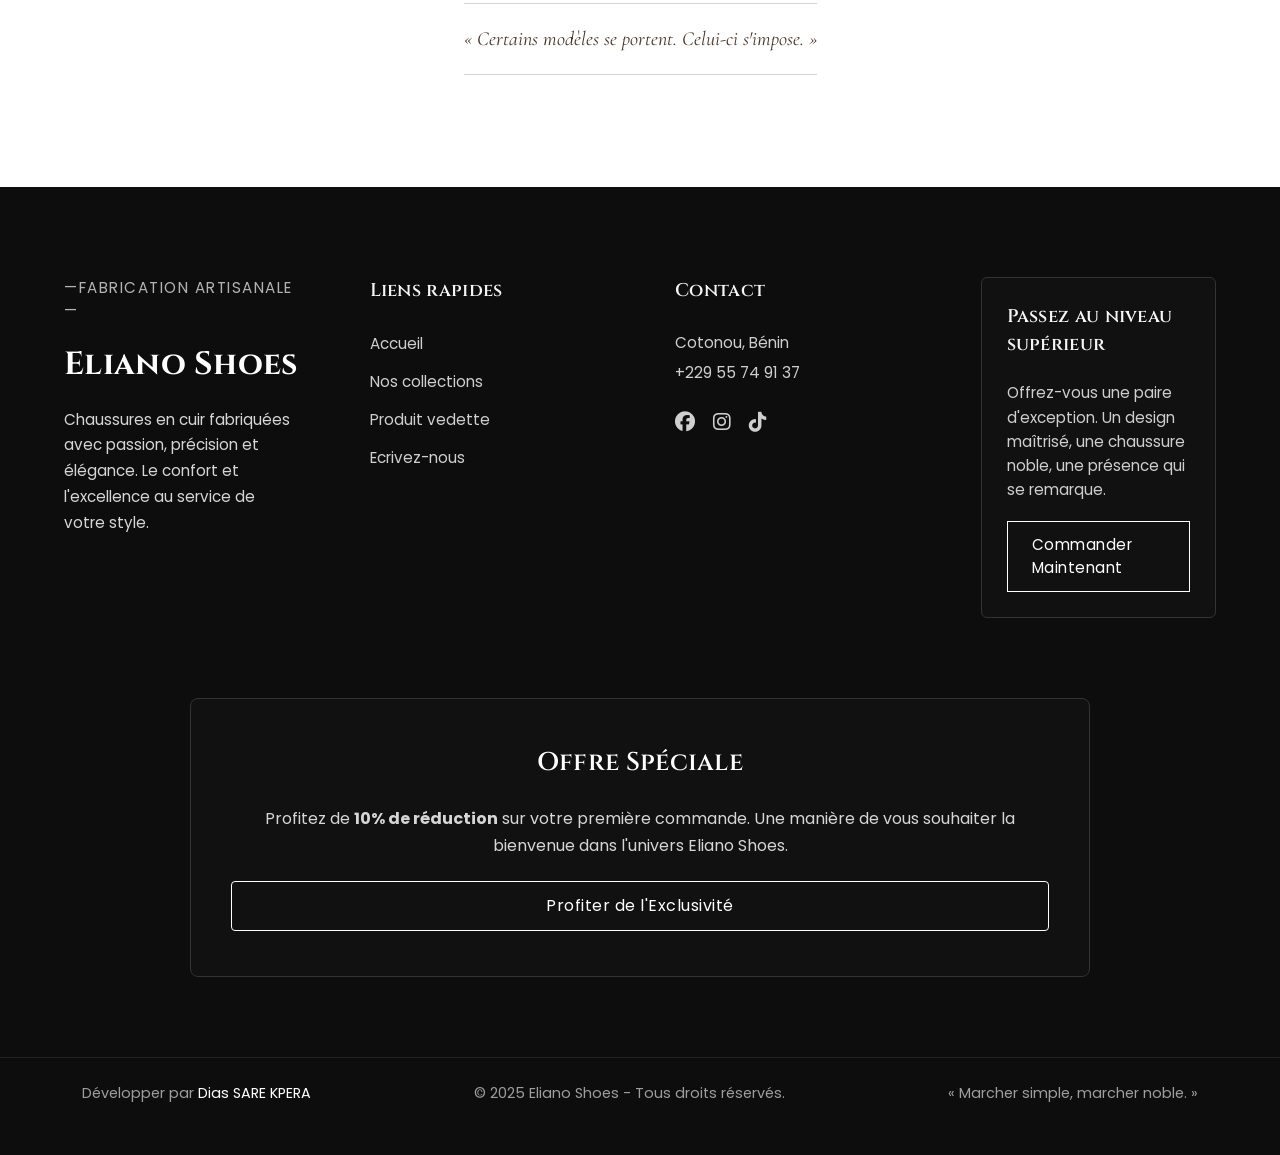
==== commit bd7b7c8f: "Add files via upload" ====
--- a/index.html
+++ b/index.html
@@ -137,10 +137,10 @@
 
 
         <!-- SECTION KEYS -->
-        <section class="stats" id="chiffres-cles" role="region" aria-labelledby="stats-title">
+        <section class="stats reveal-section" id="chiffres-cles" role="region" aria-labelledby="stats-title">
 
             <!-- SECTION HEADER -->
-            <header class="stats__header">
+            <header class="stats__header reveal-header">
                 <p class="stats__subtitle"><span>—</span> Nos performances <span>—</span></p>
                 <h2 class="stats__title" id="stats-title">
                     Des chiffres qui parlent d'eux-mêmes
@@ -154,7 +154,7 @@
                     <!-- STAT 1 -->
                     <article class="stat-card" role="listitem">
                         <div class="stat-card__value">
-                            <span class="stat-card__number">12+</span>
+                            <span class="stat-card__number" data-target="12" data-suffix="+">12</span>
                             <span class="stat-card__unit">ans</span>
                         </div>
                         <p class="stat-card__description">
@@ -165,7 +165,7 @@
                     <!-- STAT 2 -->
                     <article class="stat-card" role="listitem">
                         <div class="stat-card__value">
-                            <span class="stat-card__number">3500+</span>
+                            <span class="stat-card__number" data-target="3500" data-suffix="+">3500</span>
                             <span class="stat-card__unit">clients</span>
                         </div>
                         <p class="stat-card__description">
@@ -176,7 +176,7 @@
                     <!-- STAT 3 -->
                     <article class="stat-card" role="listitem">
                         <div class="stat-card__value">
-                            <span class="stat-card__number">120+</span>
+                            <span class="stat-card__number" data-target="120" data-suffix="+">120</span>
                             <span class="stat-card__unit">modèles</span>
                         </div>
                         <p class="stat-card__description">
@@ -187,7 +187,7 @@
                     <!-- STAT 4 -->
                     <article class="stat-card" role="listitem">
                         <div class="stat-card__value">
-                            <span class="stat-card__number">98%</span>
+                            <span class="stat-card__number" data-target="98" data-suffix="%">98</span>
                             <span class="stat-card__unit">de satisfaction</span>
                         </div>
                         <p class="stat-card__description">
@@ -199,7 +199,7 @@
             </div>
         
             <!-- SECTION FOOTER -->
-            <footer class="stats__footer">
+            <footer class="stats__footer reveal-card ">
                 <p class="stats__note">
                     « Derrière chaque pourcentage, il y a une main, un geste, un savoir-faire. »
                 </p>
@@ -209,13 +209,13 @@
 
 
         <!-- SECTION ABOUT-->
-        <section class="about" id="about" role="region" aria-labelledby="about-title">
+        <section class="about reveal-section" id="about" role="region" aria-labelledby="about-title">
 
             <!-- TEXT BLOCK -->
             <div class="about__content">
         
                 <!-- HEADER -->
-                <header class="about__header">
+                <header class="about__header reveal-header">
                     <p class="about__subtitle"><span>—</span>A propos<span>—</span></p>
                     <h2 class="about__title" id="about-title">
                         L'élégance du cuir façonnée à la main
@@ -223,7 +223,7 @@
                 </header>
         
                 <!-- DESCRIPTION -->
-                <div class="about__description-wrapper">
+                <div class="about__description-wrapper reveal-card ">
                     <p class="about__description">
                         Eliano Shoes est une marque spécialisée dans la fabrication de tappettes en cuir de qualité, pensées pour offrir un confort naturel, une longue durée de vie et un style intemporel. Chaque modèle est réalisé avec soin, en respectant les traditions artisanales du cuir, pour vous accompagner au quotidien avec élégance et confiance.
                     </p>
@@ -231,17 +231,17 @@
                     <!-- FEATURES -->
                     <ul class="about-features" role="list">
                         
-                        <li class="about-feature" role="listitem">
+                        <li class="about-feature reveal-card " role="listitem">
                             <i class="fa-solid fa-leaf" aria-hidden="true"></i>
                             <span class="about-feature__text">Cuir</span>
                         </li>
                         
-                        <li class="about-feature" role="listitem">
+                        <li class="about-feature reveal-card " role="listitem">
                             <i class="fa-solid fa-hammer" aria-hidden="true"></i>
                             <span class="about-feature__text">Artisanat</span>
                         </li>
                         
-                        <li class="about-feature" role="listitem">
+                        <li class="about-feature reveal-card " role="listitem">
                             <i class="fa-solid fa-gem" aria-hidden="true"></i>
                             <span class="about-feature__text">Prestige</span>
                         </li>
@@ -251,7 +251,7 @@
             </div>
 
             <!-- IMAGE BLOCK -->
-            <figure class="about__image-wrapper">
+            <figure class="about__image-wrapper reveal-card ">
                 <img
                     src="./assets/image/about_image.png"
                     alt="Chaussure artisanale en cuir premium par Eliano Shoes"
@@ -260,7 +260,7 @@
             </figure>
         
             <!-- FOOTER -->
-            <footer class="about__footer">
+            <footer class="about__footer reveal-card ">
                 <blockquote class="about__quote">
                     « Créer une chaussure, c'est sculpter le temps : rien ne se perd, tout se perfectionne. »
                 </blockquote>
@@ -270,10 +270,10 @@
 
 
         <!-- SECTION COLLECTION -->
-        <section class="collection" id="collection" role="region" aria-labelledby="collection-title">
+        <section class="collection " id="collection" role="region" aria-labelledby="collection-title">
 
             <!-- HEADER -->
-            <header class="collection__header">
+            <header class="collection__header reveal-header">
                 <p class="collection__subtitle"><span>—</span>La Collection<span>—</span></p>
                 <h2 class="collection__title" id="collection-title">
                     Sélection Exclusive
@@ -316,7 +316,8 @@
                         </article>
     
                         <article
-                            class="product-card" aria-hidden="true"
+                            class="product-card"
+                            aria-hidden="true"
                             data-name="Prestige Plus"
                             data-image="https://elianoshoes.onrender.com/assets/image/Shoes/2.jpeg"
                             data-price="14 000 FCFA"
@@ -1082,7 +1083,7 @@
 
 
         <!-- SECTION BEST SELLER -->
-        <section class="best-seller" id="best-seller" role="region" aria-labelledby="best-seller-title">
+        <section class="best-seller reveal-section" id="best-seller" role="region" aria-labelledby="best-seller-title">
 
             <!-- Header -->
             <header class="best-seller-header reveal-header">
@@ -1091,7 +1092,7 @@
             </header>
 
             <!-- Content -->
-            <div class="best-seller-content">
+            <div class="best-seller-content reveal-card">
 
                 <img 
                     src="./assets/image/Shoes/4.jpeg" 
@@ -1207,14 +1208,23 @@
 
             <!-- Bottom Line -->
             <p class="footer-bottom">
-                © 2025 Eliano Shoes — Tous droits réservés.
+                <span>
+                    Développer par <a href="https://dskportfolio.onrender.com" target="_blank" style="color: #ffffff;">Dias SARE KPERA</a>
+                </span>
+                <span>
+                    © 2025 Eliano Shoes - Tous droits réservés.
+                </span>
+                <span>
+                    « Marcher simple, marcher noble. »
+                </span>
             </p>
-
         </footer>
 
 
         <script src="./js/overlay-menu.js"></script>
         <script src="./js/wa-message.js"></script>
+        <script src="./js/reveal.js"></script>
+        <script src="./js/keys.js"></script>
     </body>
 </html>
 
--- a/css/home/main.css
+++ b/css/home/main.css
@@ -6,7 +6,7 @@
 @import url("./04-collection.css");
 @import url("./05-best-seller.css");
 @import url("./06-footer.css");
+@import url("../global/reveal.css");
 
 
 
-
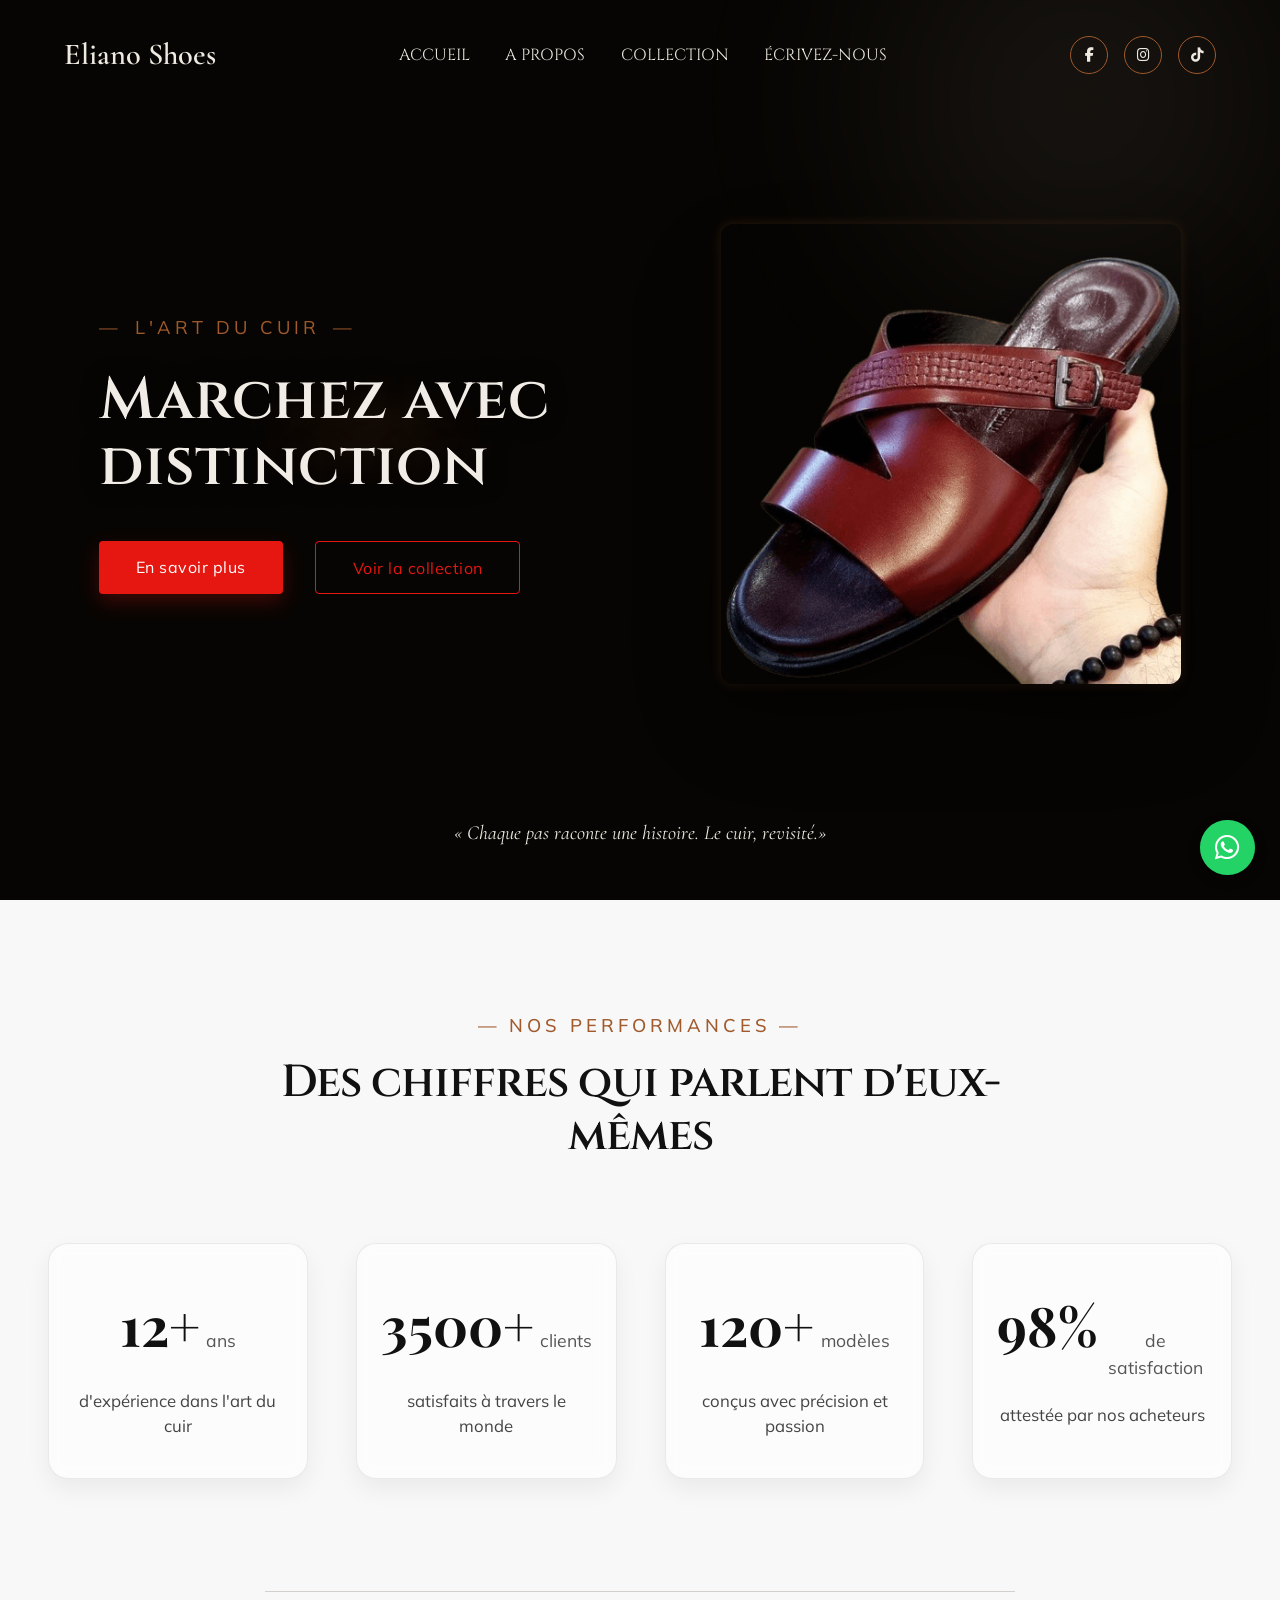
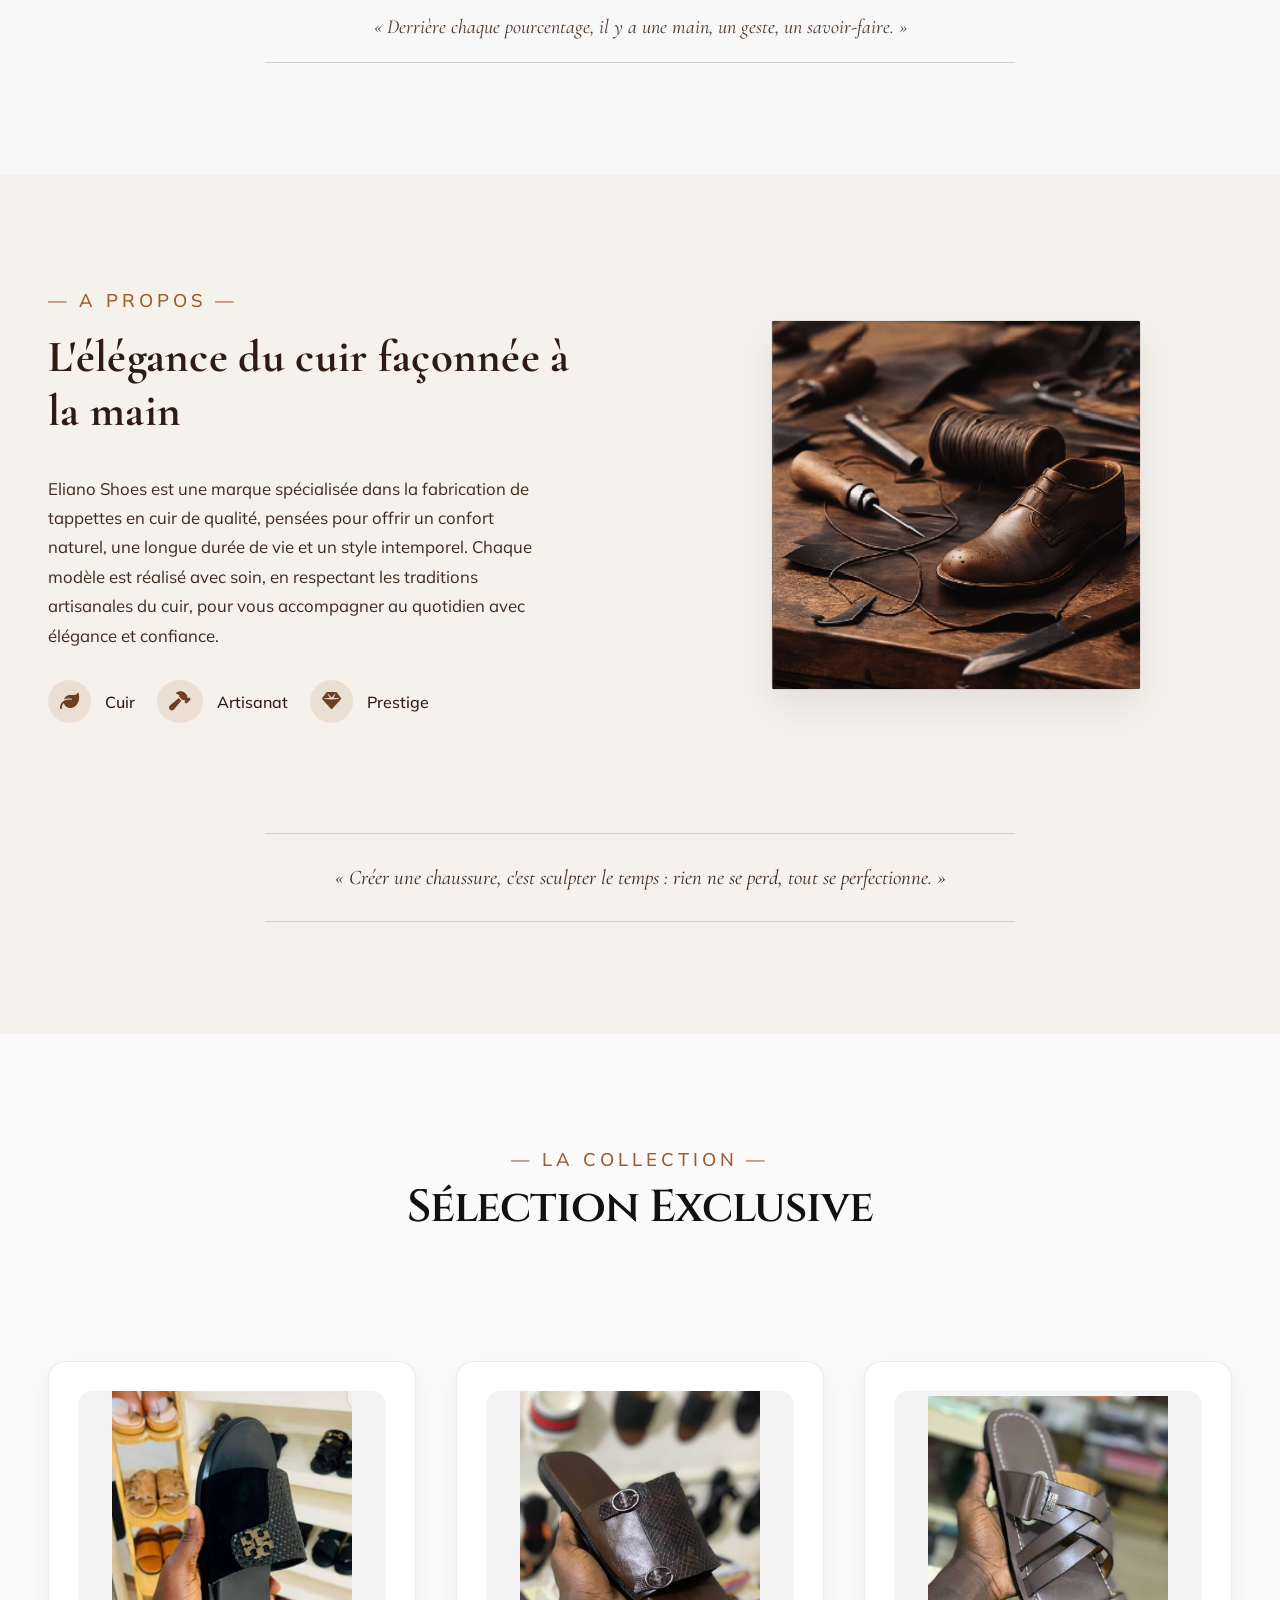
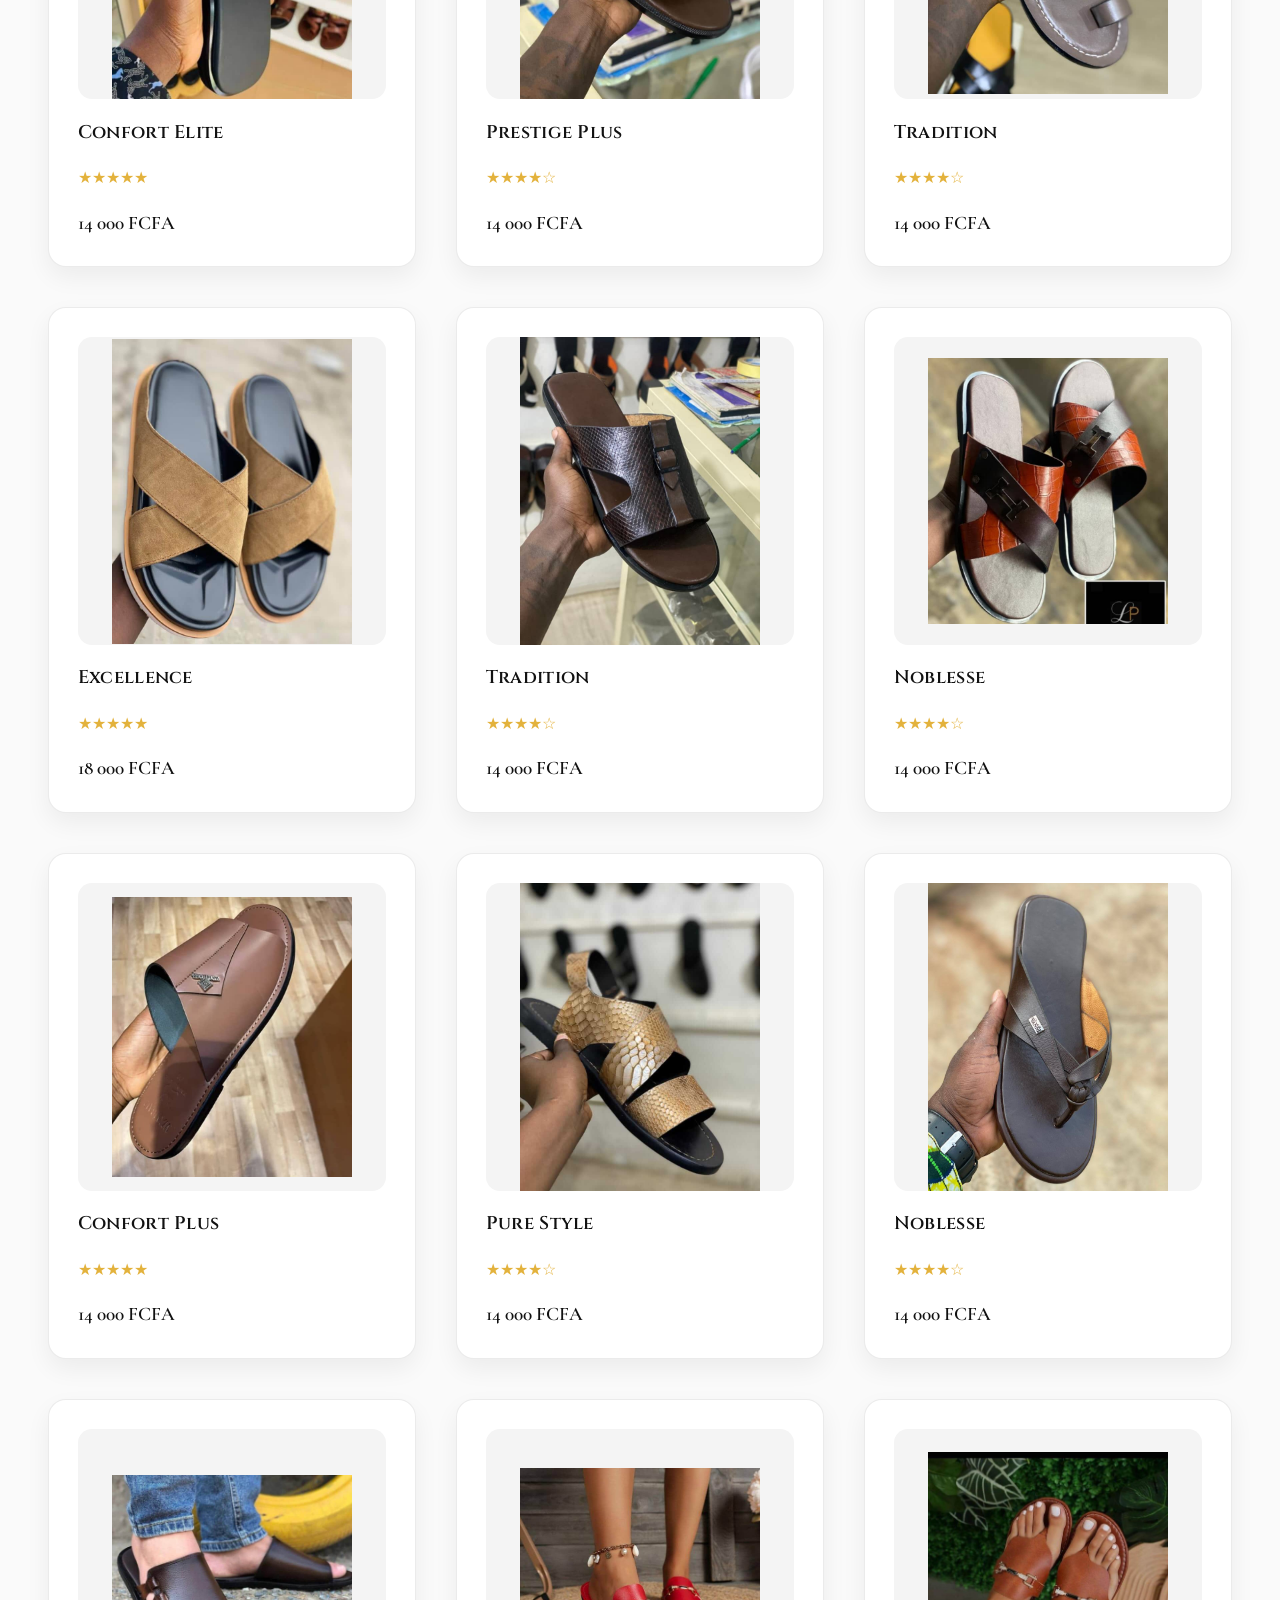
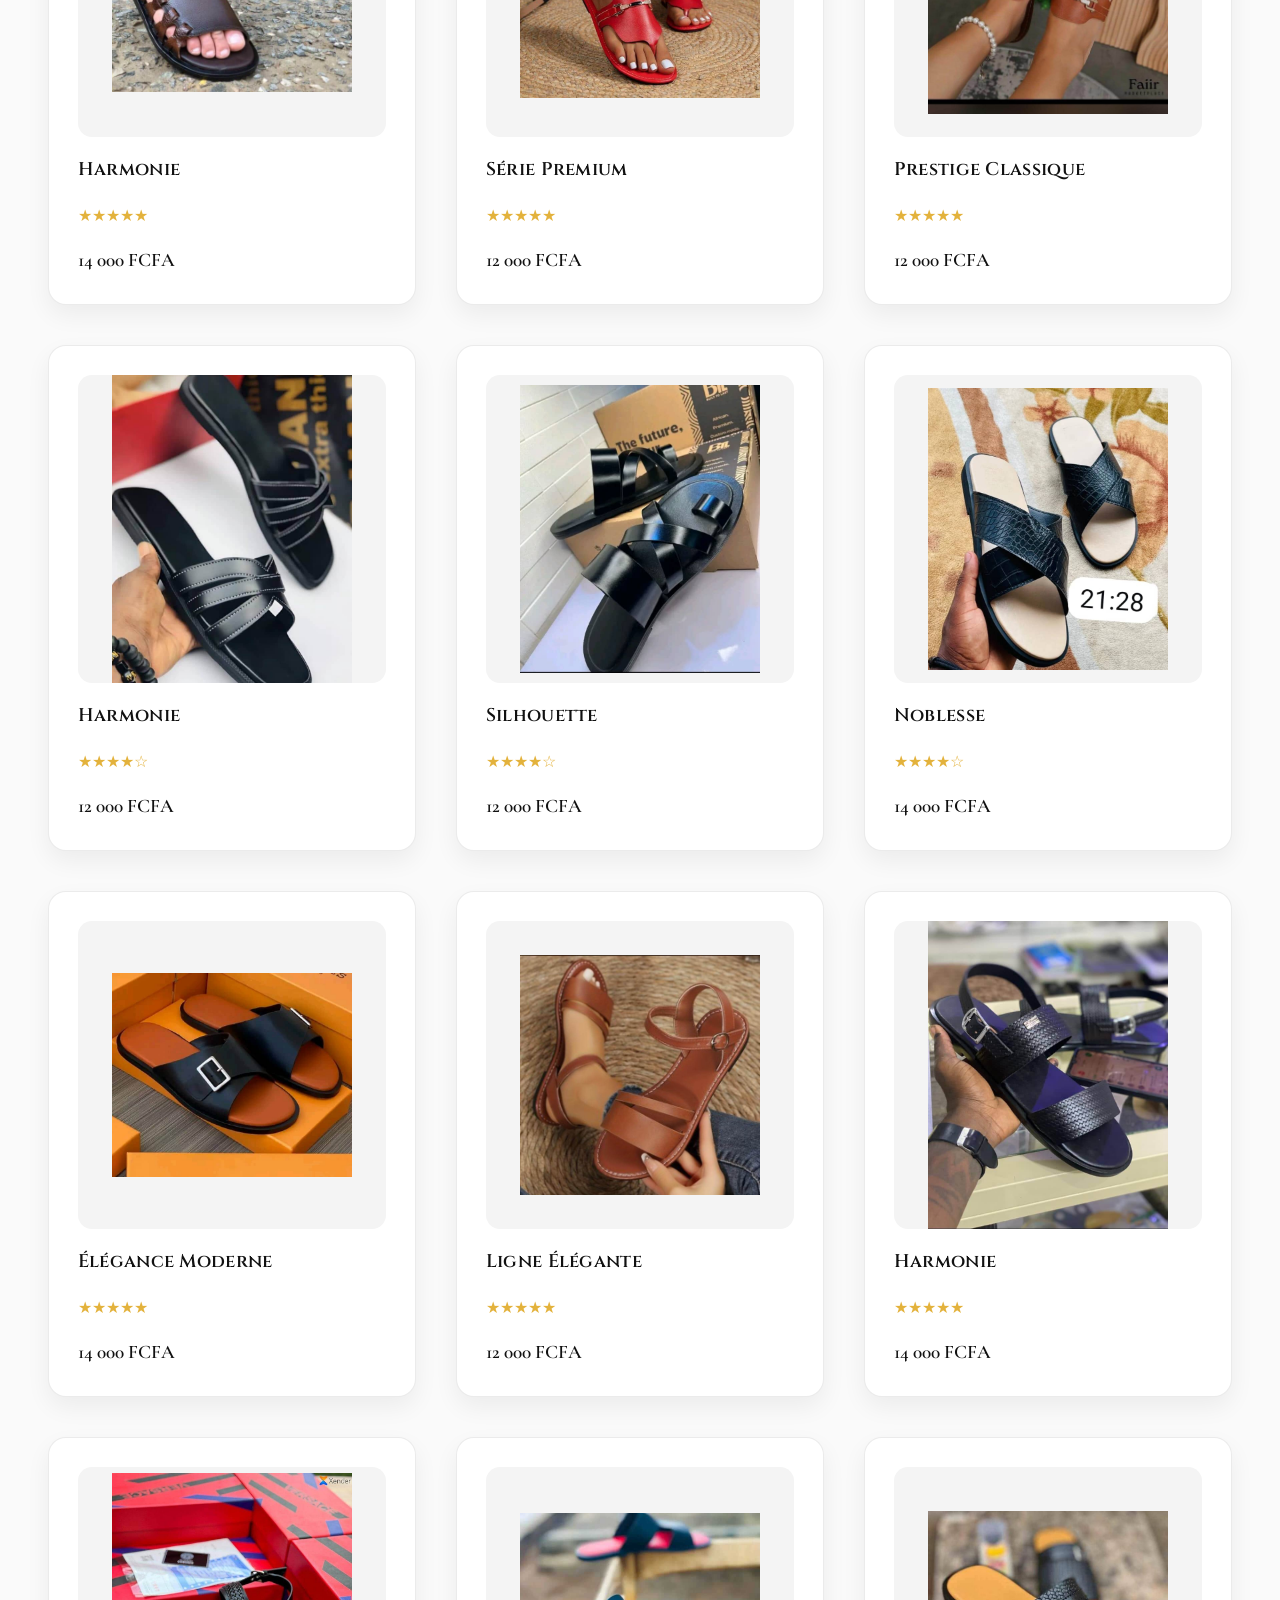
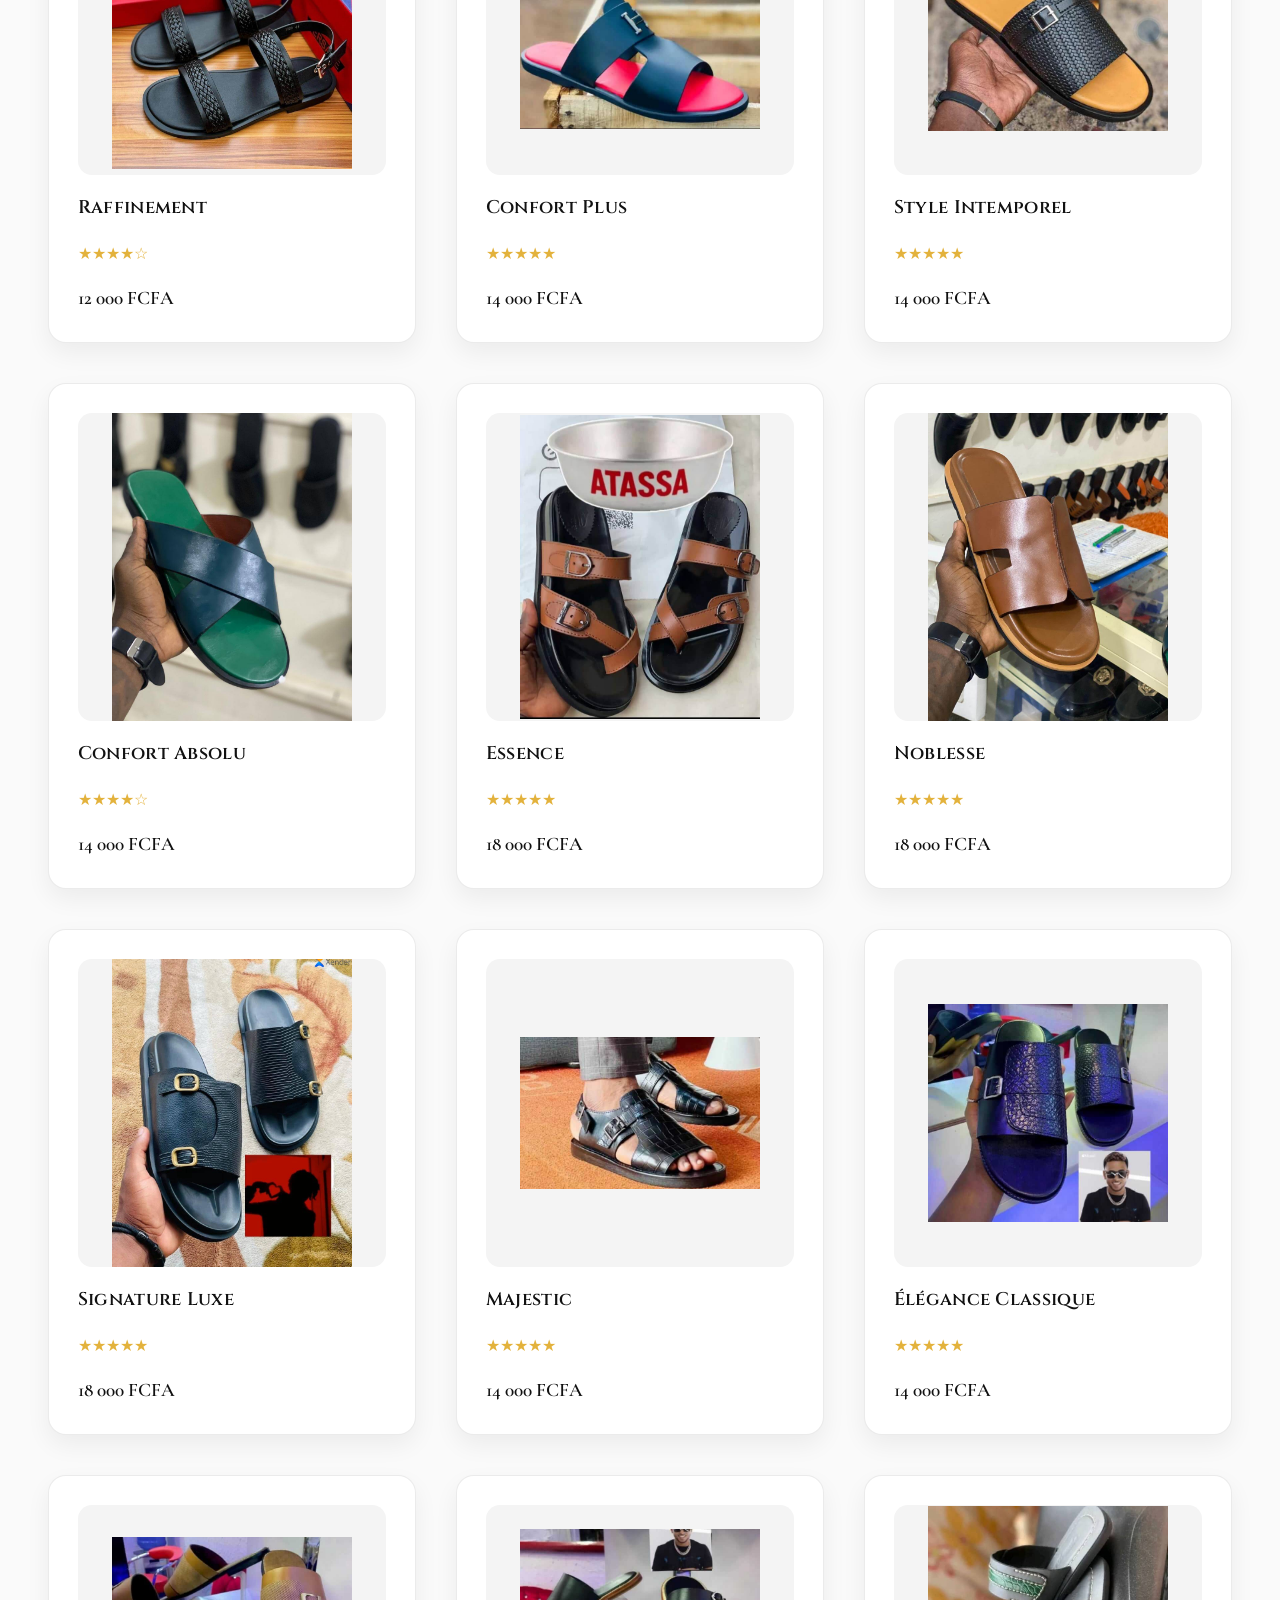
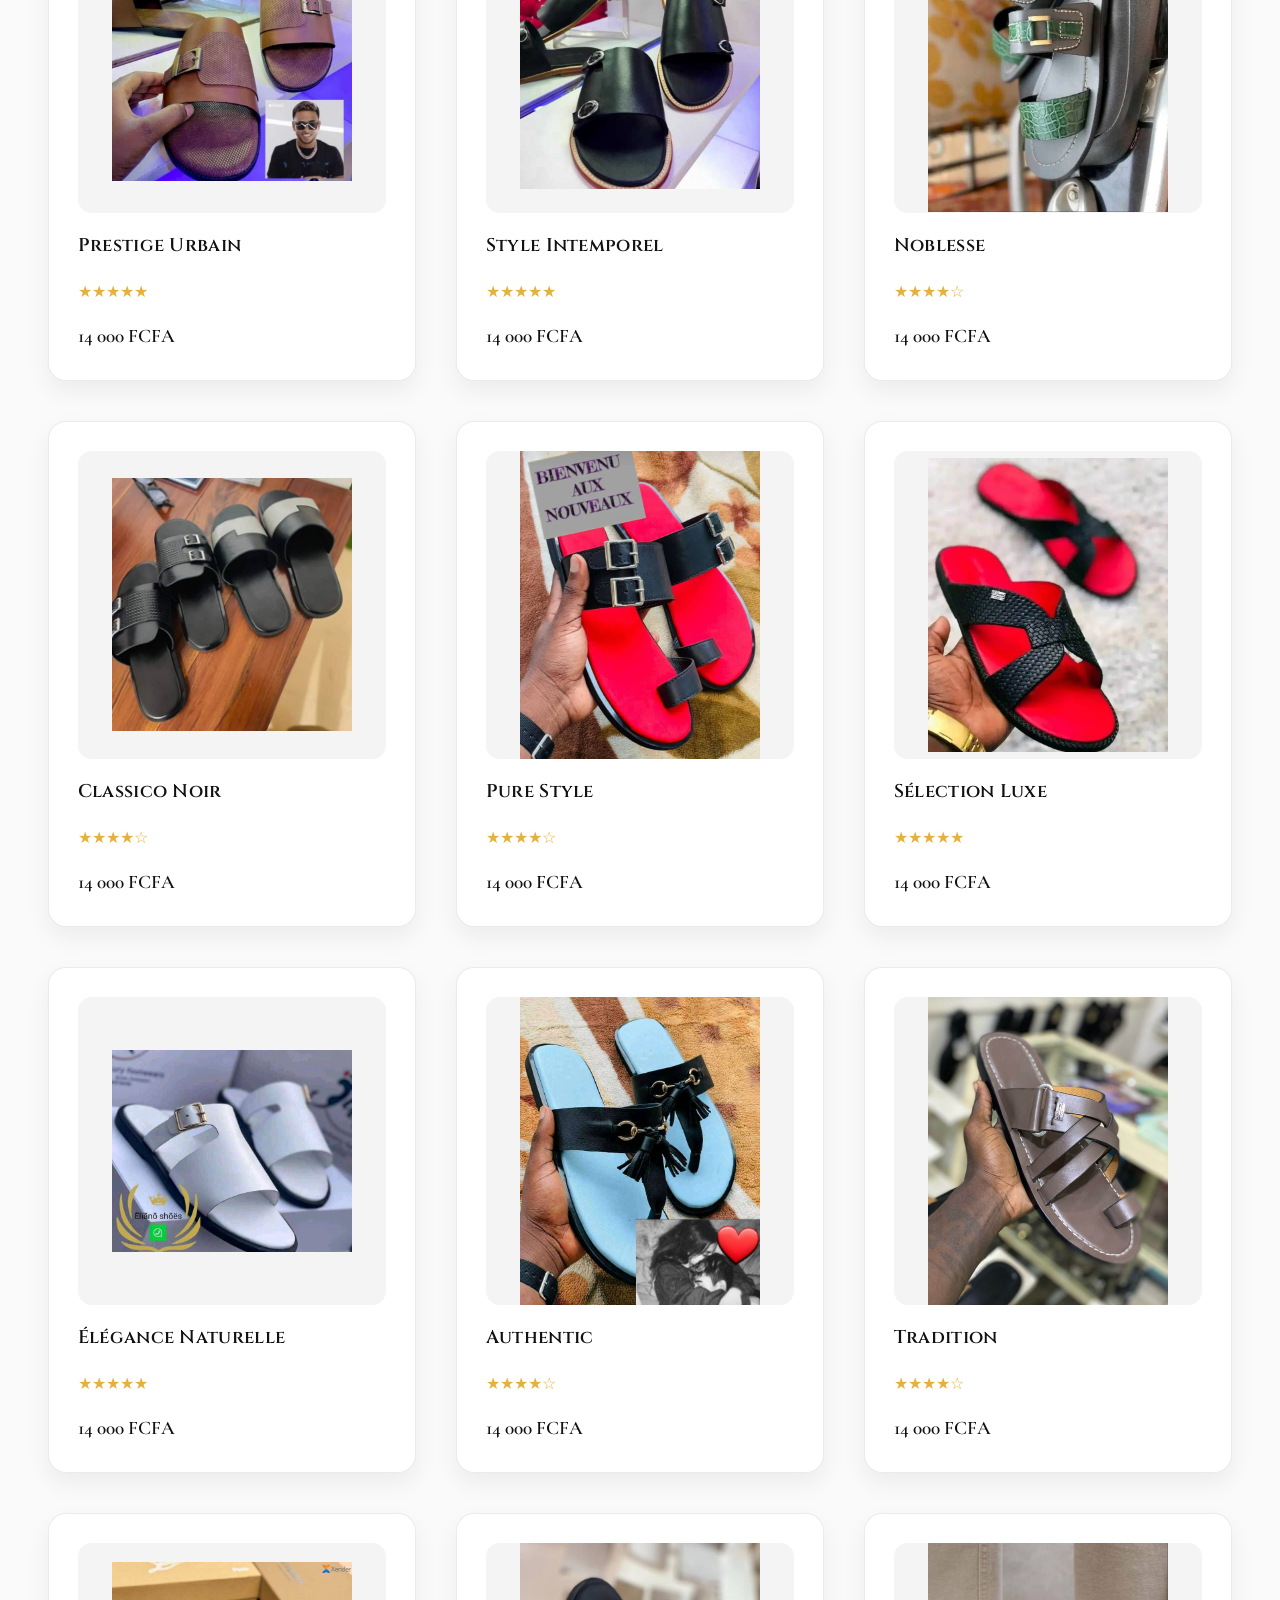
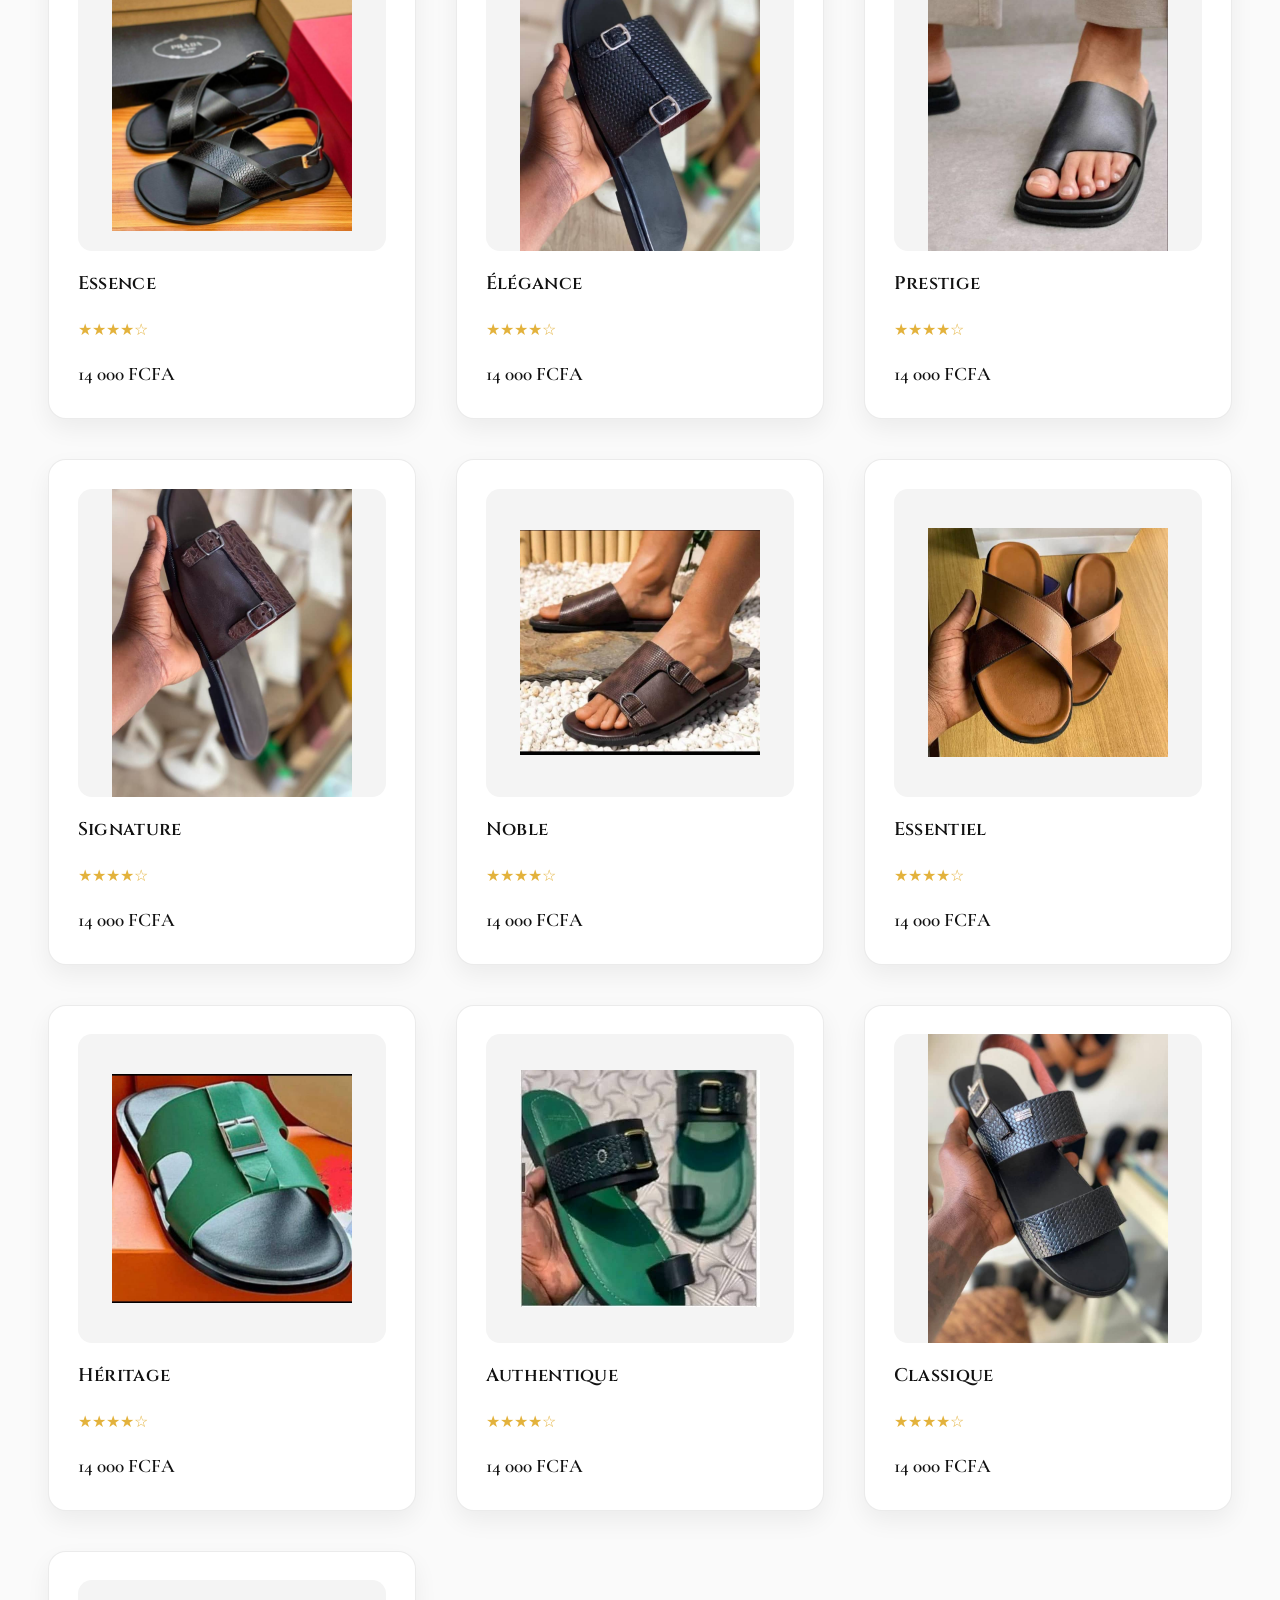
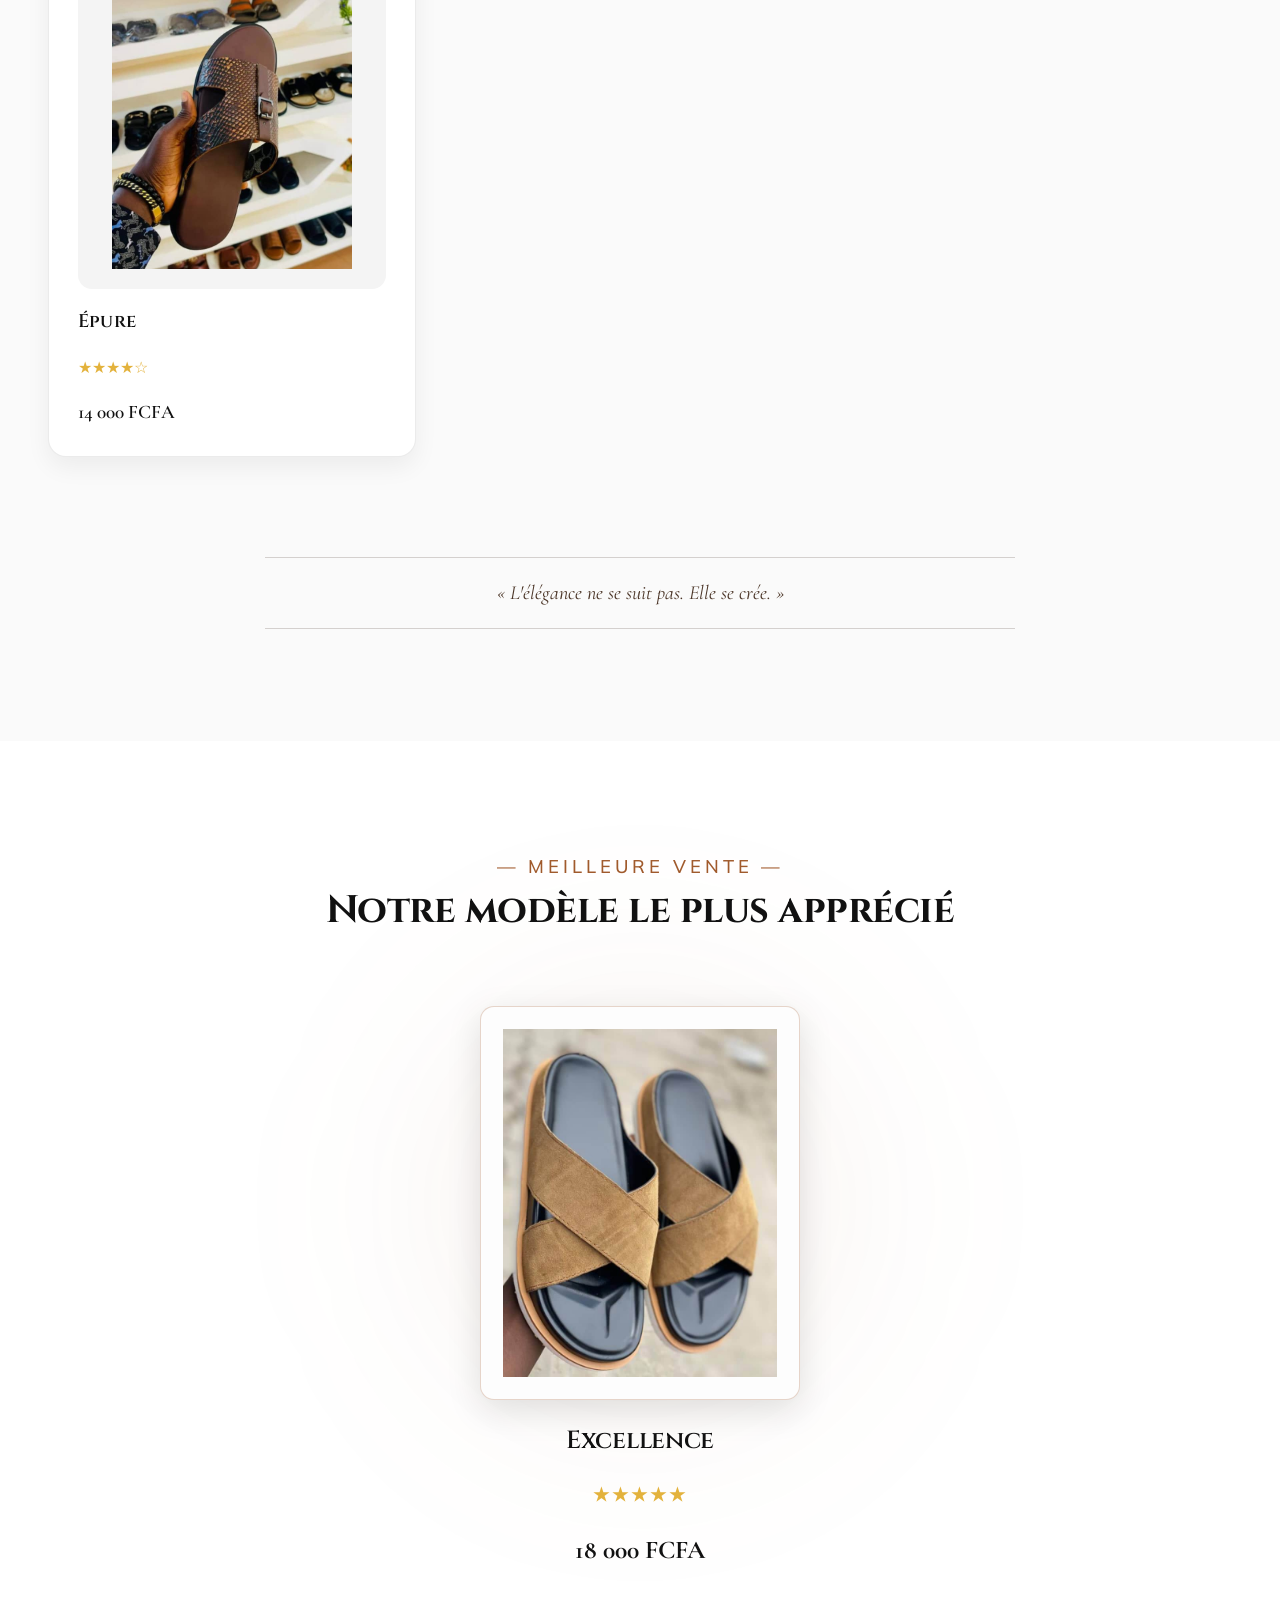
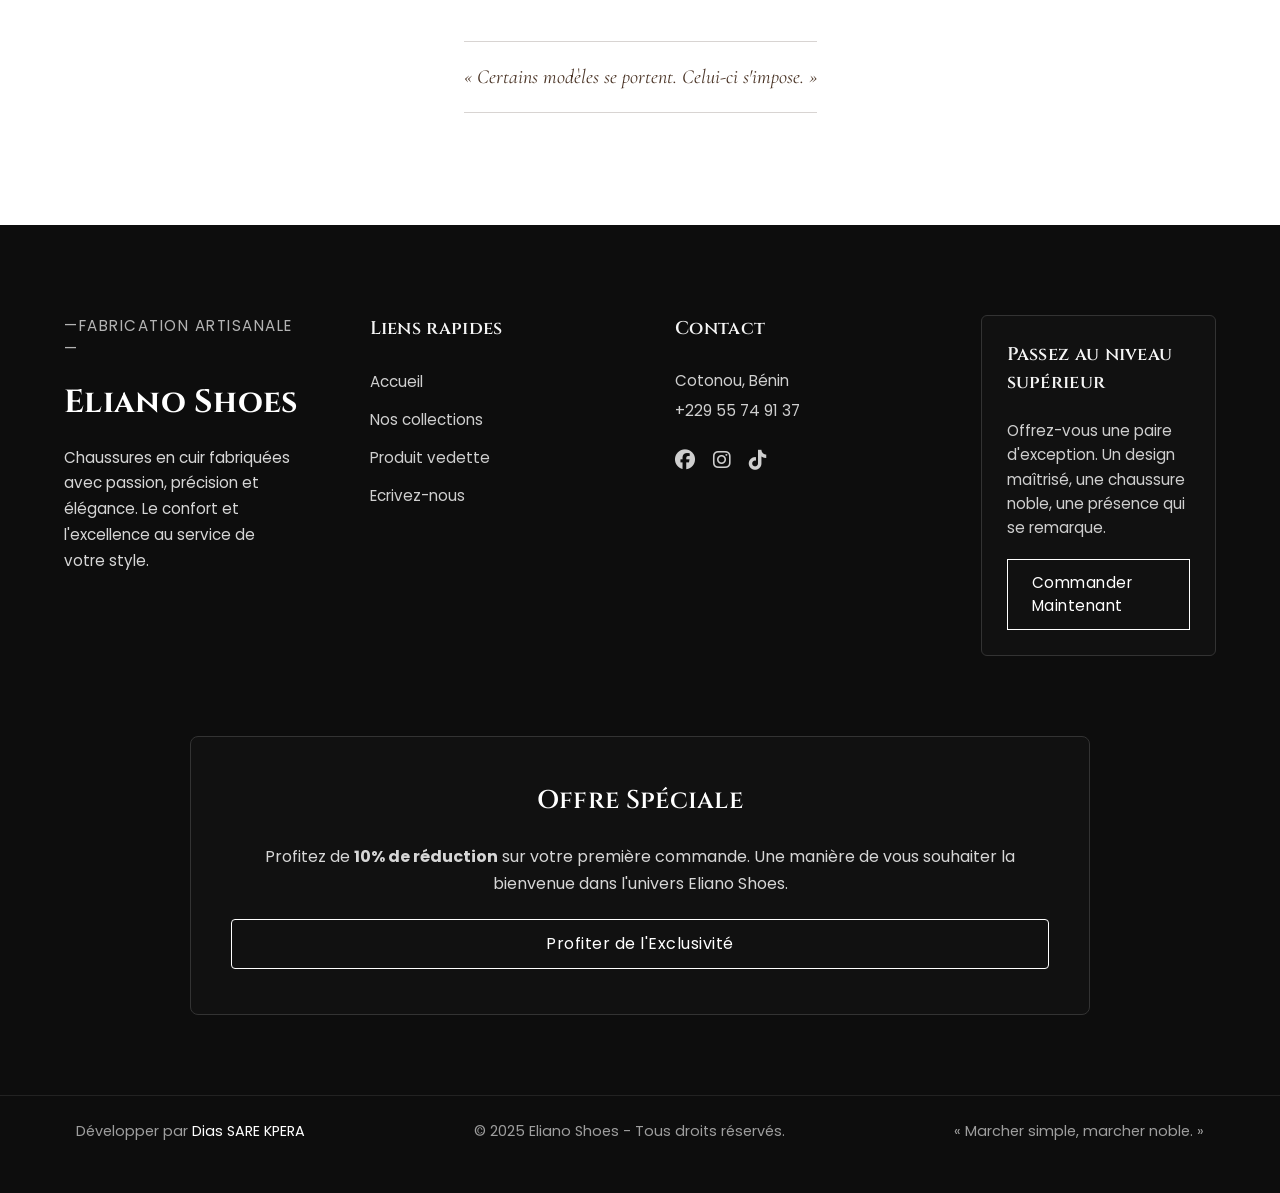
==== commit 25c1a336: "Add files via upload" ====
--- a/index.html
+++ b/index.html
@@ -135,7 +135,6 @@
         
         </section>
 
-
         <!-- SECTION KEYS -->
         <section class="stats reveal-section" id="chiffres-cles" role="region" aria-labelledby="stats-title">
 
@@ -206,7 +205,6 @@
             </footer>
         
         </section>
-
 
         <!-- SECTION ABOUT-->
         <section class="about reveal-section" id="about" role="region" aria-labelledby="about-title">
@@ -268,7 +266,6 @@
         
         </section>
 
-
         <!-- SECTION COLLECTION -->
         <section class="collection " id="collection" role="region" aria-labelledby="collection-title">
 
@@ -293,7 +290,7 @@
         
                     <div class="collection-category__grid" role="list">
         
-                        <!-- PRODUCT CARD -->
+                        <!-- CARD 1 -->
                         <article
                             class="product-card"
                             role="listitem"
@@ -315,6 +312,7 @@
                             <p class="product-card__price">14 000 FCFA</p>
                         </article>
     
+                        <!-- CARD 2 -->
                         <article
                             class="product-card"
                             aria-hidden="true"
@@ -336,6 +334,7 @@
                             <p class="product-card__price">14 000 FCFA</p>
                         </article>
 
+                        <!-- CARD 3 -->
                         <article
                             class="product-card"
                             aria-hidden="true"
@@ -357,6 +356,7 @@
                             <p class="product-card__price">14 000 FCFA</p>
                         </article>
 
+                        <!-- CARD 4 -->
                         <article
                             class="product-card"
                             aria-hidden="true"
@@ -378,6 +378,7 @@
                             <p class="product-card__price">18 000 FCFA</p>
                         </article>
 
+                        <!-- CARD 5 -->
                         <article
                             class="product-card"
                             aria-hidden="true"
@@ -398,6 +399,7 @@
                             <p class="product-card__price">14 000 FCFA</p>
                         </article>
 
+                        <!-- CARD 6 -->
                         <article
                             class="product-card"
                             aria-hidden="true"
@@ -419,6 +421,7 @@
                             <p class="product-card__price">14 000 FCFA</p>
                         </article>
     
+                        <!-- CARD 7 -->
                         <article
                             class="product-card"
                             role="listitem"
@@ -440,6 +443,7 @@
                             <p class="product-card__price">14 000 FCFA</p>
                         </article>
 
+                        <!-- CARD 8 -->
                         <article
                             class="product-card"
                             aria-hidden="true"
@@ -461,6 +465,7 @@
                             <p class="product-card__price">14 000 FCFA</p>
                         </article>
 
+                        <!-- CARD 9 -->
                         <article
                             class="product-card"
                             aria-hidden="true"
@@ -482,6 +487,7 @@
                             <p class="product-card__price">14 000 FCFA</p>
                         </article>
 
+                        <!-- CARD 10 -->
                         <article
                             class="product-card"
                             aria-hidden="true"
@@ -503,6 +509,7 @@
                             <p class="product-card__price">14 000 FCFA</p>
                         </article>
 
+                        <!-- CARD 11 -->
                         <article
                             class="product-card"
                             aria-hidden="true"
@@ -524,6 +531,7 @@
                             <p class="product-card__price">12 000 FCFA</p>
                         </article>
 
+                        <!-- CARD 12 -->
                         <article
                             class="product-card"
                             aria-hidden="true"
@@ -545,6 +553,7 @@
                             <p class="product-card__price">12 000 FCFA</p>
                         </article>
 
+                        <!-- CARD 13 -->
                         <article
                             class="product-card"
                             role="listitem"
@@ -566,6 +575,7 @@
                             <p class="product-card__price">12 000 FCFA</p>
                         </article>
     
+                        <!-- CARD 14 -->
                         <article
                             class="product-card"
                             aria-hidden="true"
@@ -587,6 +597,7 @@
                             <p class="product-card__price">12 000 FCFA</p>
                         </article>
 
+                        <!-- CARD 15 -->
                         <article
                             class="product-card"
                             aria-hidden="true"
@@ -608,6 +619,7 @@
                             <p class="product-card__price">14 000 FCFA</p>
                         </article>
 
+                        <!-- CARD 16 -->
                         <article 
                             class="product-card"
                             aria-hidden="true"
@@ -629,6 +641,7 @@
                             <p class="product-card__price">14 000 FCFA</p>
                         </article>
 
+                        <!-- CARD 17 -->
                         <article 
                             class="product-card"
                             aria-hidden="true"
@@ -650,6 +663,7 @@
                             <p class="product-card__price">12 000 FCFA</p>
                         </article>
 
+                        <!-- CARD 18 -->
                         <article
                             class="product-card" aria-hidden="true"
                             data-name="Harmonie"
@@ -670,6 +684,7 @@
                             <p class="product-card__price">14 000 FCFA</p>
                         </article>
 
+                        <!-- CARD 19 -->
                         <article
                             class="product-card"
                             aria-hidden="true"
@@ -691,6 +706,7 @@
                             <p class="product-card__price">12 000 FCFA</p>
                         </article>
 
+                        <!-- CARD 20 -->
                         <article
                             class="product-card"
                             aria-hidden="true"
@@ -712,6 +728,7 @@
                             <p class="product-card__price">14 000 FCFA</p>
                         </article>
 
+                        <!-- CARD 21 -->
                         <article
                             class="product-card"
                             role="listitem"
@@ -733,6 +750,7 @@
                             <p class="product-card__price">14 000 FCFA</p>
                         </article>
 
+                        <!-- CARD 22 -->
                         <article
                             class="product-card"
                             aria-hidden="true"
@@ -754,6 +772,7 @@
                             <p class="product-card__price">14 000 FCFA</p>
                         </article>
 
+                        <!-- CARD 23 -->
                         <article
                             class="product-card"
                             aria-hidden="true"
@@ -775,6 +794,7 @@
                             <p class="product-card__price">18 000 FCFA</p>
                         </article>
 
+                        <!-- CARD 24 -->
                         <article
                             class="product-card"
                             aria-hidden="true"
@@ -796,6 +816,7 @@
                             <p class="product-card__price">18 000 FCFA</p>
                         </article>
 
+                        <!-- CARD 25 -->
                         <article
                             class="product-card"
                             aria-hidden="true"
@@ -817,6 +838,7 @@
                             <p class="product-card__price">18 000 FCFA</p>
                         </article>
 
+                        <!-- CARD 26 -->
                         <article
                             class="product-card"
                             aria-hidden="true"
@@ -838,6 +860,7 @@
                             <p class="product-card__price">14 000 FCFA</p>
                         </article>
 
+                        <!-- CARD 27 -->
                         <article
                             class="product-card"
                             role="listitem"
@@ -859,6 +882,7 @@
                             <p class="product-card__price">14 000 FCFA</p>
                         </article>
 
+                        <!-- CARD 28 -->
                         <article
                             class="product-card"
                             aria-hidden="true"
@@ -880,6 +904,7 @@
                             <p class="product-card__price">14 000 FCFA</p>
                         </article>
 
+                        <!-- CARD 29 -->
                         <article
                             class="product-card"
                             aria-hidden="true"
@@ -901,6 +926,7 @@
                             <p class="product-card__price">14 000 FCFA</p>
                         </article>
 
+                        <!-- CARD 30 -->
                         <article
                             class="product-card"
                             aria-hidden="true"
@@ -922,6 +948,7 @@
                             <p class="product-card__price">14 000 FCFA</p>
                         </article>
 
+                        <!-- CARD 31 -->
                         <article
                             class="product-card"
                             aria-hidden="true"
@@ -943,6 +970,7 @@
                             <p class="product-card__price">14 000 FCFA</p>
                         </article>
 
+                        <!-- CARD 32 -->
                         <article
                             class="product-card"
                             aria-hidden="true"
@@ -964,6 +992,7 @@
                             <p class="product-card__price">14 000 FCFA</p>
                         </article>
 
+                        <!-- CARD 34 -->
                         <article
                             class="product-card"
                             aria-hidden="true"
@@ -985,6 +1014,7 @@
                             <p class="product-card__price">14 000 FCFA</p>
                         </article>
 
+                        <!-- CARD 35 -->
                         <article
                             class="product-card"
                             aria-hidden="true"
@@ -1006,6 +1036,7 @@
                             <p class="product-card__price">14 000 FCFA</p>
                         </article>
 
+                        <!-- CARD 36 -->
                         <article
                             class="product-card"
                             aria-hidden="true"
@@ -1027,6 +1058,7 @@
                             <p class="product-card__price">14 000 FCFA</p>
                         </article>
 
+                        <!-- CARD 37 -->
                         <article
                             class="product-card"
                             aria-hidden="true"
@@ -1048,6 +1080,7 @@
                             <p class="product-card__price">14 000 FCFA</p>
                         </article>
 
+                        <!-- CARD 38 -->
                         <article
                             class="product-card"
                             aria-hidden="true"
@@ -1067,6 +1100,204 @@
                             <h4 class="product-card__name">Essence</h4>
                             <p class="product-card__rating" aria-label="Note 4 sur 5">★★★★☆</p>
                             <p class="product-card__price">14 000 FCFA</p>
+                        </article>
+
+                        <!-- CARD 39 -->
+                        <article
+                        class="product-card"
+                        aria-hidden="true"
+                        data-name="Élégance"
+                        data-image="https://elianoshoes.onrender.com/assets/image/Shoes/44.jpeg"
+                        data-price="14 000 FCFA"
+                        >
+                
+                        <figure class="product-card__image-wrapper">
+                            <img 
+                                src="./assets/image/Shoes/44.jpeg"
+                                alt="Chaussure en cuir modèle Élégance"
+                                class="product-card__image"
+                            >
+                        </figure>
+        
+                        <h4 class="product-card__name">Élégance</h4>
+                        <p class="product-card__rating" aria-label="Note 4 sur 5">★★★★☆</p>
+                        <p class="product-card__price">14 000 FCFA</p>
+                        </article>
+
+                        <!-- CARD 40 -->
+                        <article
+                        class="product-card"
+                        aria-hidden="true"
+                        data-name="Prestige"
+                        data-image="https://elianoshoes.onrender.com/assets/image/Shoes/45.jpeg"
+                        data-price="14 000 FCFA"
+                        >
+                
+                        <figure class="product-card__image-wrapper">
+                            <img 
+                                src="./assets/image/Shoes/45.jpeg"
+                                alt="Chaussure en cuir modèle Prestige"
+                                class="product-card__image"
+                            >
+                        </figure>
+        
+                        <h4 class="product-card__name">Prestige</h4>
+                        <p class="product-card__rating" aria-label="Note 4 sur 5">★★★★☆</p>
+                        <p class="product-card__price">14 000 FCFA</p>
+                        </article>
+
+                        <!-- CARD 41 -->
+                        <article
+                        class="product-card"
+                        aria-hidden="true"
+                        data-name="Signature"
+                        data-image="https://elianoshoes.onrender.com/assets/image/Shoes/46.jpeg"
+                        data-price="14 000 FCFA"
+                        >
+                
+                        <figure class="product-card__image-wrapper">
+                            <img 
+                                src="./assets/image/Shoes/46.jpeg"
+                                alt="Chaussure en cuir modèle Signature"
+                                class="product-card__image"
+                            >
+                        </figure>
+        
+                        <h4 class="product-card__name">Signature</h4>
+                        <p class="product-card__rating" aria-label="Note 4 sur 5">★★★★☆</p>
+                        <p class="product-card__price">14 000 FCFA</p>
+                        </article>
+
+                        <!-- CARD 42 -->
+                        <article
+                        class="product-card"
+                        aria-hidden="true"
+                        data-name="Noble"
+                        data-image="https://elianoshoes.onrender.com/assets/image/Shoes/47.jpeg"
+                        data-price="14 000 FCFA"
+                        >
+                
+                        <figure class="product-card__image-wrapper">
+                            <img 
+                                src="./assets/image/Shoes/47.jpeg"
+                                alt="Chaussure en cuir modèle Noble"
+                                class="product-card__image"
+                            >
+                        </figure>
+        
+                        <h4 class="product-card__name">Noble</h4>
+                        <p class="product-card__rating" aria-label="Note 4 sur 5">★★★★☆</p>
+                        <p class="product-card__price">14 000 FCFA</p>
+                        </article>
+
+                        <!-- CARD 43 -->
+                        <article
+                        class="product-card"
+                        aria-hidden="true"
+                        data-name="Essentiel"
+                        data-image="https://elianoshoes.onrender.com/assets/image/Shoes/48.jpeg"
+                        data-price="14 000 FCFA"
+                        >
+                
+                        <figure class="product-card__image-wrapper">
+                            <img 
+                                src="./assets/image/Shoes/48.jpeg"
+                                alt="Chaussure en cuir modèle Essentiel"
+                                class="product-card__image"
+                            >
+                        </figure>
+        
+                        <h4 class="product-card__name">Essentiel</h4>
+                        <p class="product-card__rating" aria-label="Note 4 sur 5">★★★★☆</p>
+                        <p class="product-card__price">14 000 FCFA</p>
+                        </article>
+
+                        <!-- CARD 44 -->
+                        <article
+                        class="product-card"
+                        aria-hidden="true"
+                        data-name="Héritage"
+                        data-image="https://elianoshoes.onrender.com/assets/image/Shoes/49.jpeg"
+                        data-price="14 000 FCFA"
+                        >
+                
+                        <figure class="product-card__image-wrapper">
+                            <img 
+                                src="./assets/image/Shoes/49.jpeg"
+                                alt="Chaussure en cuir modèle Héritage"
+                                class="product-card__image"
+                            >
+                        </figure>
+        
+                        <h4 class="product-card__name">Héritage</h4>
+                        <p class="product-card__rating" aria-label="Note 4 sur 5">★★★★☆</p>
+                        <p class="product-card__price">14 000 FCFA</p>
+                        </article>
+
+                        <!-- CARD 45 -->
+                        <article
+                        class="product-card"
+                        aria-hidden="true"
+                        data-name="Authentique"
+                        data-image="https://elianoshoes.onrender.com/assets/image/Shoes/50.jpeg"
+                        data-price="14 000 FCFA"
+                        >
+                
+                        <figure class="product-card__image-wrapper">
+                            <img 
+                                src="./assets/image/Shoes/50.jpeg"
+                                alt="Chaussure en cuir modèle Authentique"
+                                class="product-card__image"
+                            >
+                        </figure>
+        
+                        <h4 class="product-card__name">Authentique</h4>
+                        <p class="product-card__rating" aria-label="Note 4 sur 5">★★★★☆</p>
+                        <p class="product-card__price">14 000 FCFA</p>
+                        </article>
+
+                        <!-- CARD 46 -->
+                        <article
+                        class="product-card"
+                        aria-hidden="true"
+                        data-name="Classique"
+                        data-image="https://elianoshoes.onrender.com/assets/image/Shoes/51.jpeg"
+                        data-price="14 000 FCFA"
+                        >
+                
+                        <figure class="product-card__image-wrapper">
+                            <img 
+                                src="./assets/image/Shoes/51.jpeg"
+                                alt="Chaussure en cuir modèle Classique"
+                                class="product-card__image"
+                            >
+                        </figure>
+        
+                        <h4 class="product-card__name">Classique</h4>
+                        <p class="product-card__rating" aria-label="Note 4 sur 5">★★★★☆</p>
+                        <p class="product-card__price">14 000 FCFA</p>
+                        </article>
+
+                        <!-- CARD 47 -->
+                        <article
+                        class="product-card"
+                        aria-hidden="true"
+                        data-name="Épure"
+                        data-image="https://elianoshoes.onrender.com/assets/image/Shoes/52.jpeg"
+                        data-price="14 000 FCFA"
+                        >
+                
+                        <figure class="product-card__image-wrapper">
+                            <img 
+                                src="./assets/image/Shoes/52.jpeg"
+                                alt="Chaussure en cuir modèle Épure"
+                                class="product-card__image"
+                            >
+                        </figure>
+        
+                        <h4 class="product-card__name">Épure</h4>
+                        <p class="product-card__rating" aria-label="Note 4 sur 5">★★★★☆</p>
+                        <p class="product-card__price">14 000 FCFA</p>
                         </article>
                     </div>
                 </section>
@@ -1080,7 +1311,6 @@
             </footer>
         
         </section>
-
 
         <!-- SECTION BEST SELLER -->
         <section class="best-seller reveal-section" id="best-seller" role="region" aria-labelledby="best-seller-title">
@@ -1122,7 +1352,6 @@
 
         </section>
 
-
         <!-- BOUTON WHATSAPP-->
         <a href="https://wa.me/22955749137"
             class="whatsapp-float" 
@@ -1130,7 +1359,6 @@
             aria-label="Contactez-nous sur WhatsApp">
             <i class="fa-brands fa-whatsapp"></i>
         </a>
-
         
         <!-- SECTION FOOTER -->
         <footer class="site-footer" role="contentinfo">
@@ -1220,7 +1448,6 @@
             </p>
         </footer>
 
-
         <script src="./js/overlay-menu.js"></script>
         <script src="./js/wa-message.js"></script>
         <script src="./js/reveal.js"></script>
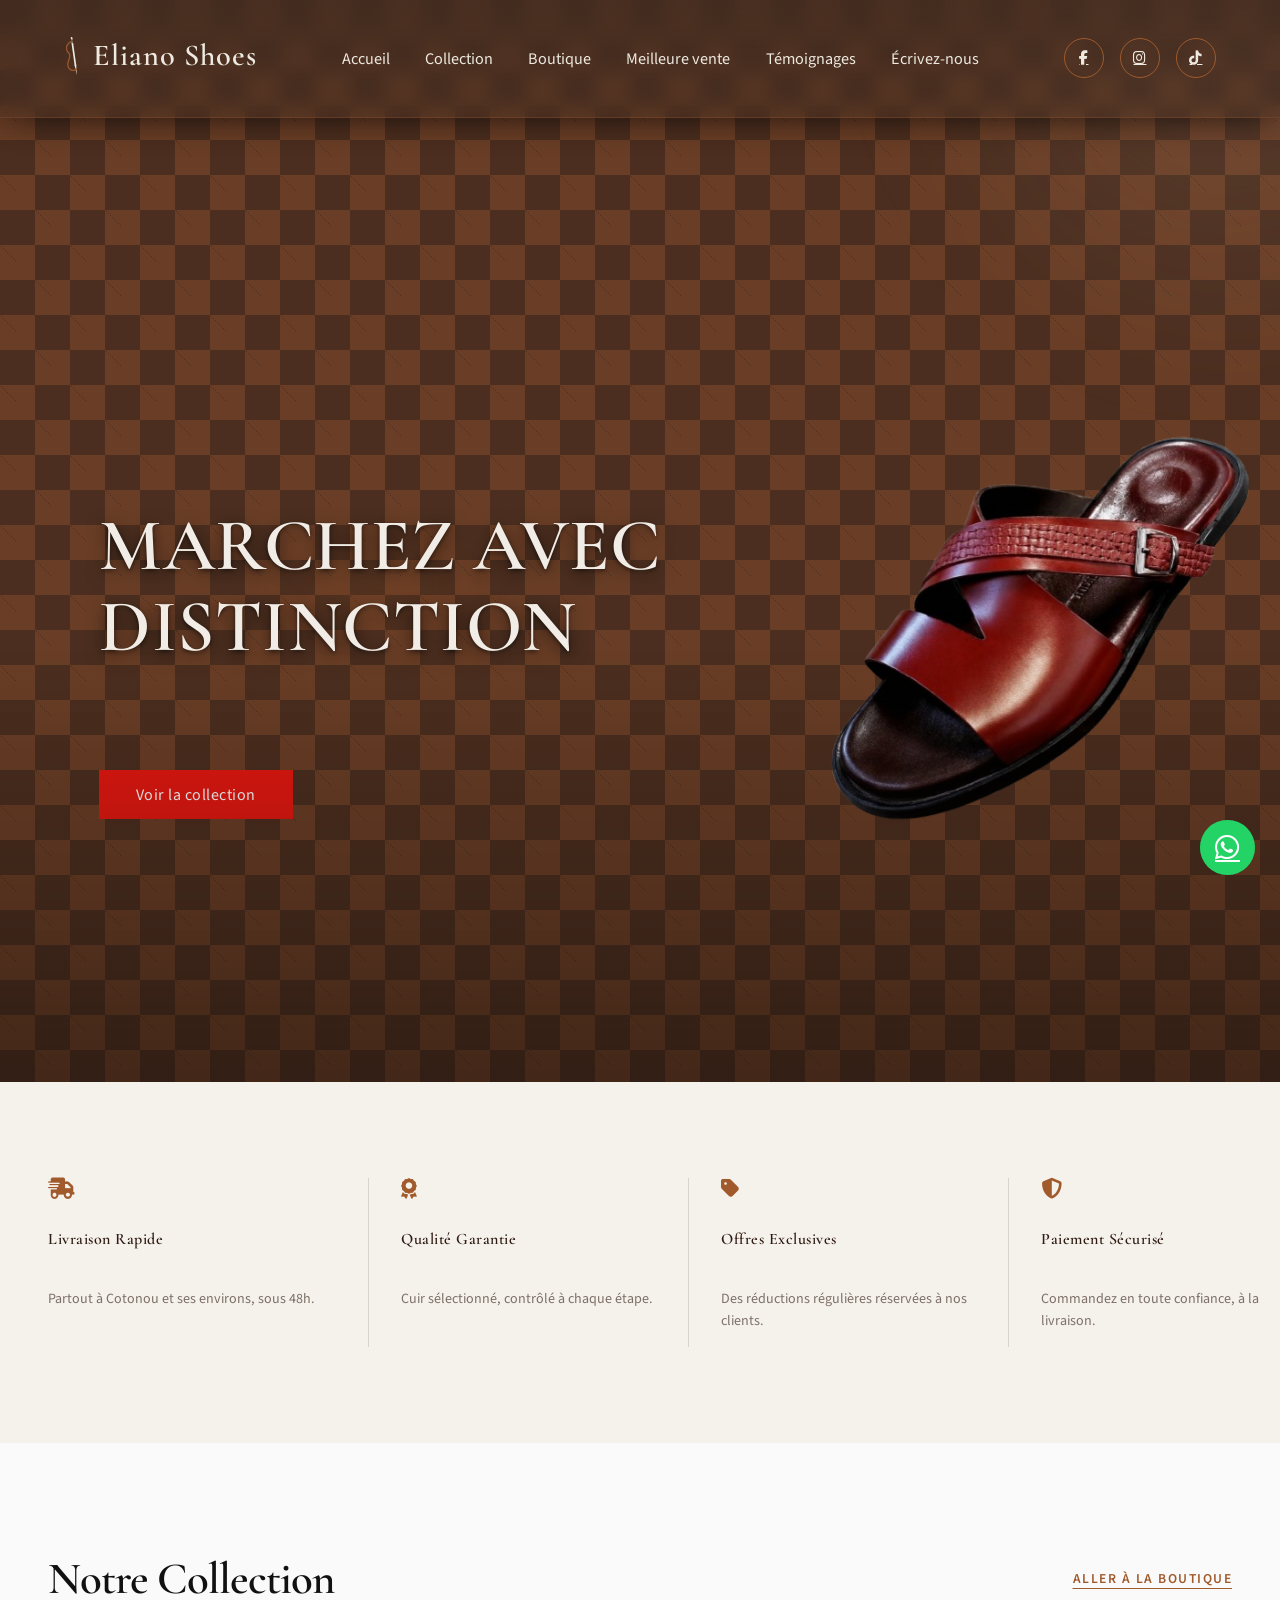
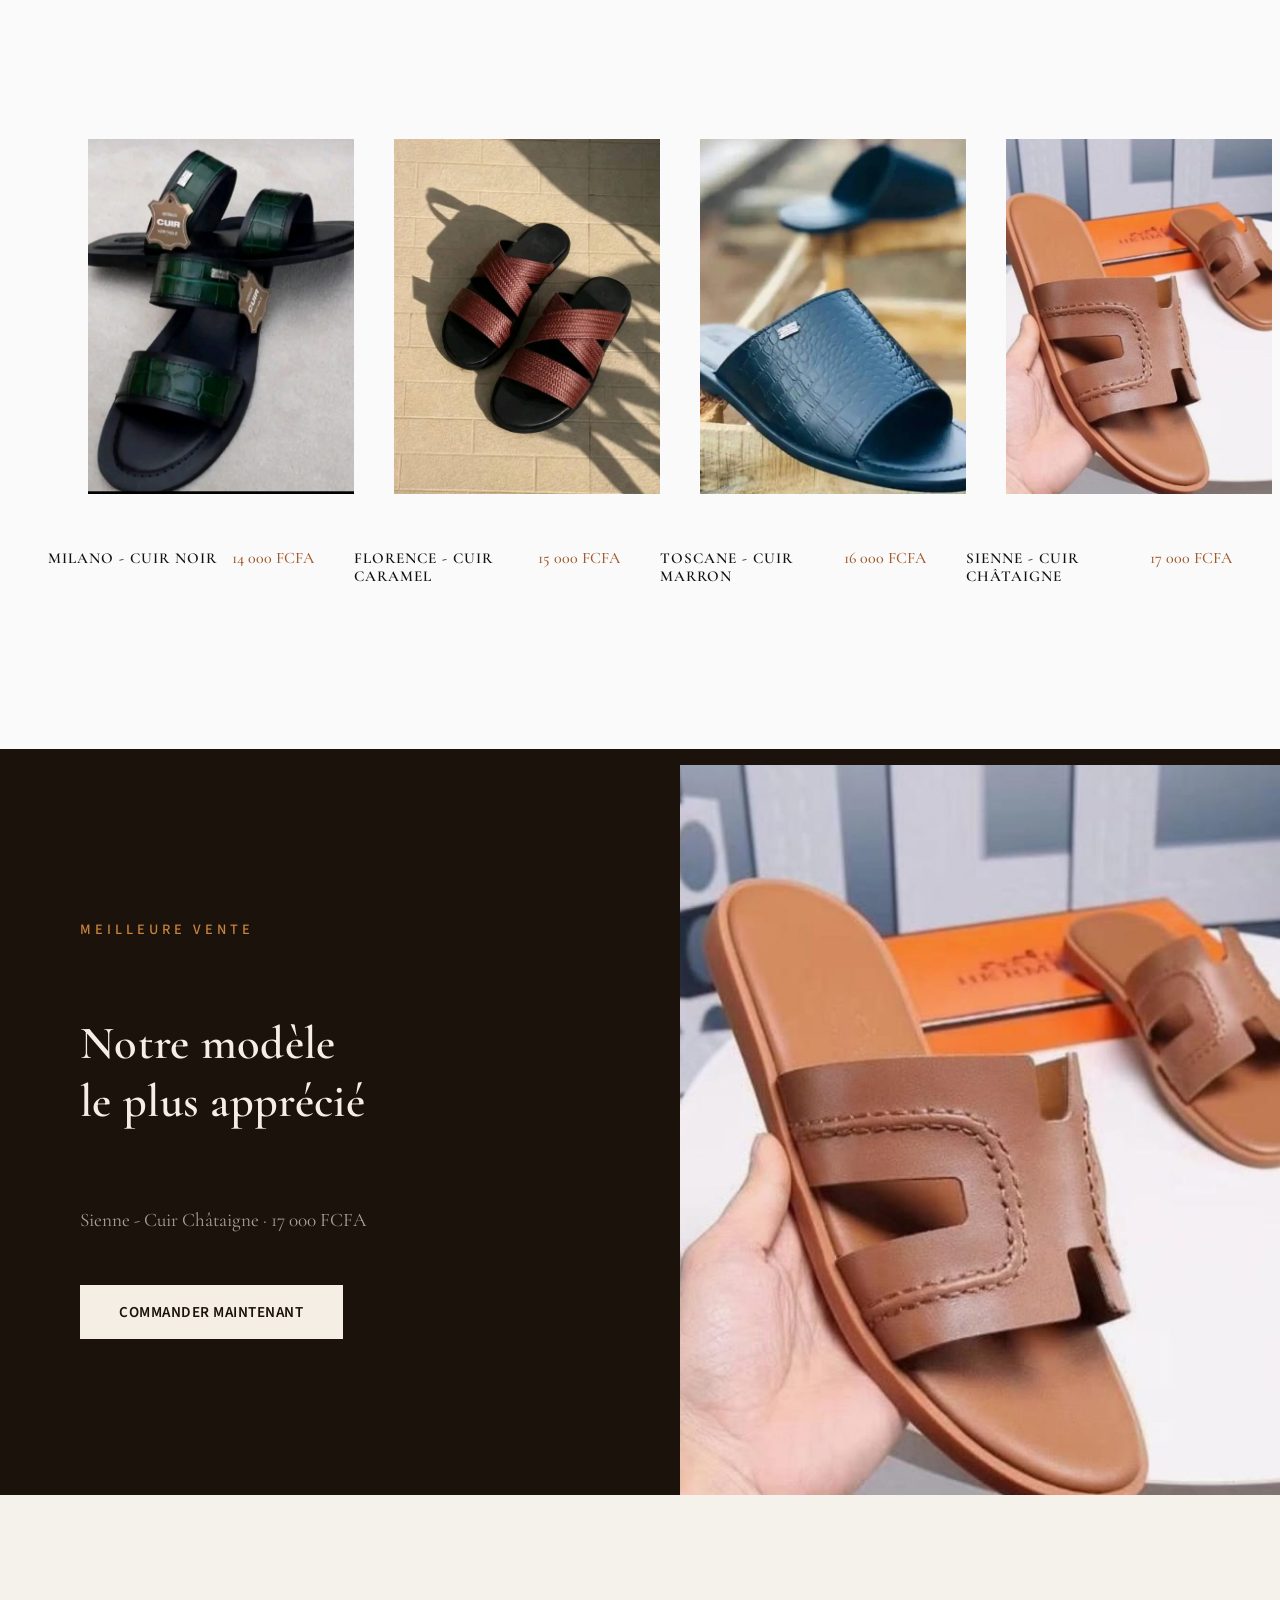
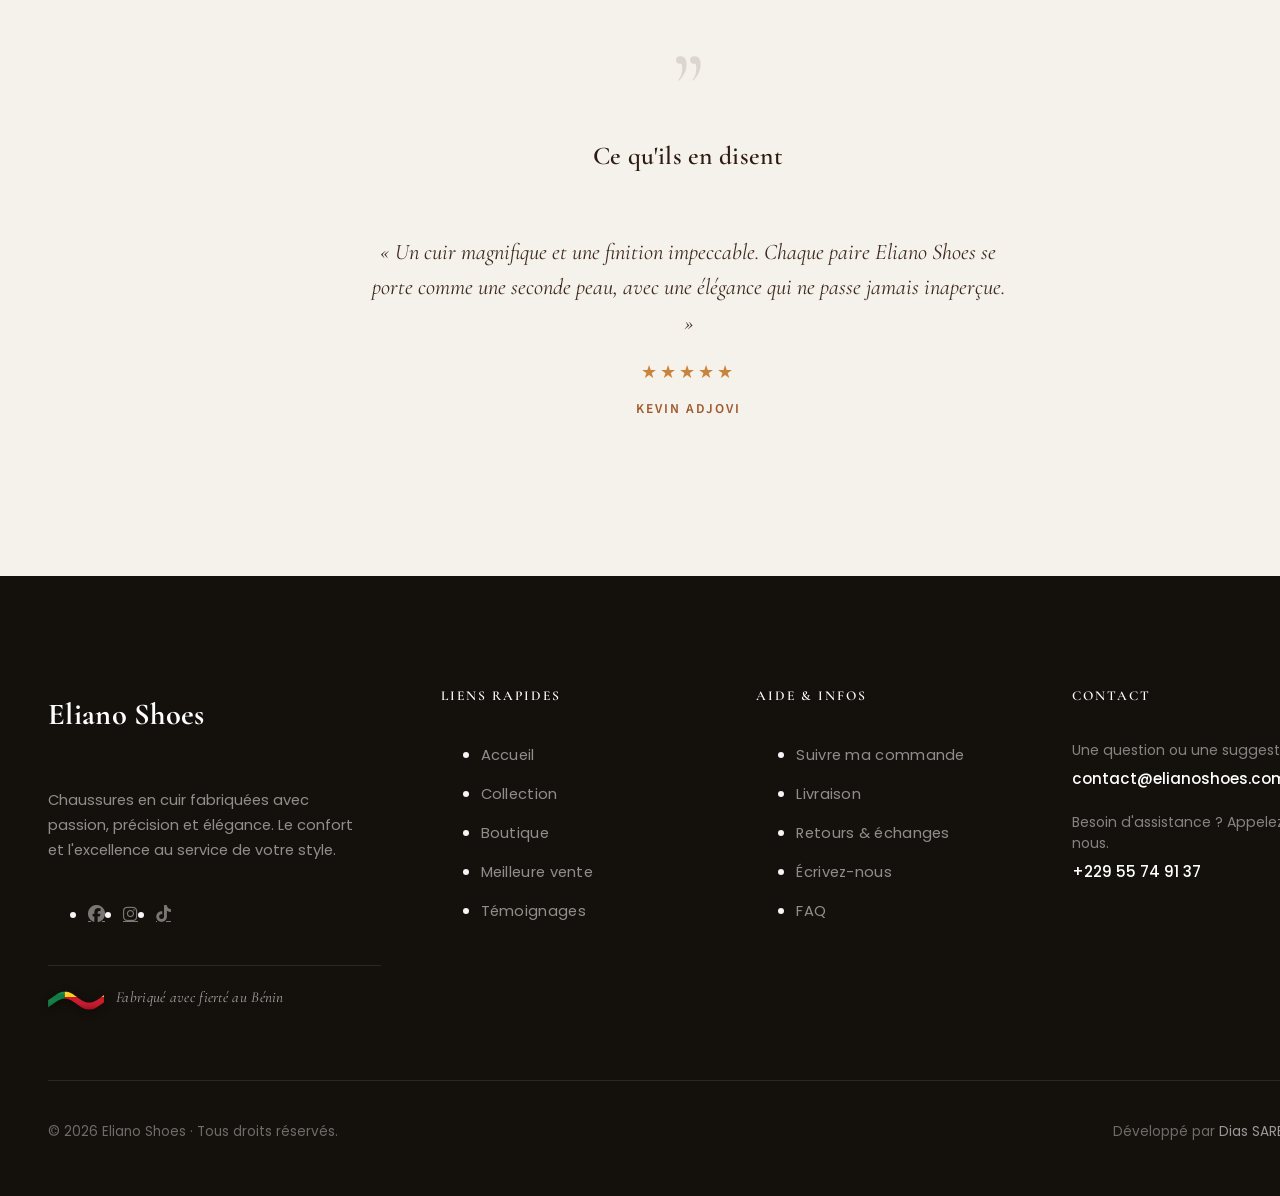
==== commit b19184f9: "kj" ====
--- a/index.html
+++ b/index.html
@@ -1,1463 +1,466 @@
-<!DOCTYPE html>
-<html lang="en">
-    <head>
-        <!-- Charset -->
-        <meta charset="UTF-8">
-    
-        <!-- Responsive -->
-        <meta name="viewport" content="width=device-width, initial-scale=1.0">
-    
-        <!-- SEO -->
-        <title>Eliano Shoes - Chaussures en cuir premium, élégantes et artisanales</title>
-        <meta name="description" content="Découvrez les chaussures en cuir premium Eliano Shoes. Fabrication artisanale, élégance moderne et confort durable. Modèles pour hommes et femmes.">
-        <meta name="google-site-verification" content="ugCb6VMAhUXQPPWYkNWNcJ9nA95f7R89IE8ldmZ-fjg" />
-
-        <!-- Keywords (optionnel mais propre) -->
-        <meta name="keywords" content="chaussures cuir, chaussures artisanales, cuir premium, chaussures élégantes, Eliano Shoes, mode homme, mode femme">
-    
-        <!-- FAVICON -->
-        <link rel="icon" type="image/png" href="./assets/icons/favicon/favicon.ico">
-    
-        <!-- Google Fonts -->
-        <link rel="preconnect" href="https://fonts.googleapis.com">
-        <link rel="preconnect" href="https://fonts.gstatic.com" crossorigin>
-        <link href="https://fonts.googleapis.com/css2?family=Poppins:wght@300;400;500;600&family=Playfair+Display:wght@400;600;700&display=swap" rel="stylesheet">
-
-        <!-- Google Fonts -->
-        <link rel="preconnect" href="https://fonts.googleapis.com">
-        <link rel="preconnect" href="https://fonts.gstatic.com" crossorigin>
-        <link href="https://fonts.googleapis.com/css2?family=Playfair+Display:wght@400;500;600;700&family=Lato:wght@300;400;700&display=swap" rel="stylesheet">
-
-        <link href="https://fonts.googleapis.com/css2?family=Cormorant+Garamond:wght@400;500;600&family=Inter:wght@300;400;600&display=swap" rel="stylesheet">
-
-        <link href="https://fonts.googleapis.com/css2?family=Marcellus&family=Source+Sans+3:wght@300;400;600&display=swap" rel="stylesheet">
-
-
-        <link href="https://fonts.googleapis.com/css2?family=Cinzel:wght@400;500;600&family=Mulish:wght@300;400;600&display=swap" rel="stylesheet">
-
-
-        <!-- Font Awesome (icônes) -->
-        <link rel="stylesheet" href="https://cdnjs.cloudflare.com/ajax/libs/font-awesome/6.5.0/css/all.min.css">
-
-        <!-- Stylesheet principal -->
-        <link rel="stylesheet" href="./css/home/main.css">
-    
-        <!-- Open Graph (réseaux sociaux) -->
-        <meta property="og:title" content="Eliano Shoes - Chaussures en cuir premium">
-        <meta property="og:description" content="Élégance. Confort. Artisanat. Découvrez nos collections en cuir premium.">
-        <meta property="og:image" content="./assets/icons/logo.jpeg">
-        <meta property="og:type" content="website">
-        <meta property="og:url" content="https://elianoshoes.onrender.com">
-    
-        <!-- Couleur principale mobile -->
-        <meta name="theme-color" content="#000000">
-    </head>    
-    <body>
-        <!-- SECTION HERO -->
-        <section class="hero" id="hero" role="region" aria-labelledby="hero-title">
-
-            <!-- HEADER -->
-            <header class="hero__header">
-                <div class="hero__logo">
-                    <a href="#hero" class="hero__brand">Eliano Shoes</a>
-                </div>
-        
-                <!-- Desktop Navigation -->
-                <nav class="hero__nav" aria-label="Navigation principale">
-                    <ul class="hero__menu">
-                        <li><a href="/">Accueil</a></li>
-                        <li><a href="#about">A propos</a></li>
-                        <li><a href="#collection">Collection</a></li>
-                        <li><a href="https://wa.me/22955749137" target="_blank">Écrivez-nous</a></li>
-                    </ul>
-                </nav>
-        
-                <!-- Social Links -->
-                <ul class="hero__socials" aria-label="Réseaux sociaux">
-                    <li><a href="#" aria-label="Facebook"><i class="fa-brands fa-facebook-f"></i></a></li>
-                    <li><a href="#" aria-label="Instagram"><i class="fa-brands fa-instagram"></i></a></li>
-                    <li><a href="#" aria-label="TikTok"><i class="fa-brands fa-tiktok"></i></a></li>
-                </ul>
-        
-                <!-- Mobile Menu Button -->
-                <button class="hero__burger" aria-expanded="false" aria-controls="mobile-menu" aria-label="Ouvrir le menu mobile">
-                    <span></span>
-                    <span></span>
-                    <span></span>
-                </button>
-            </header>
-        
-            <!-- MOBILE NAV -->
-            <nav class="mobile-nav" id="mobile-menu" aria-label="Menu mobile">
-                <ul class="mobile-nav__menu">
-                    <li><a href="/">Accueil</a></li>
-                    <li><a href="#about">A propos</a></li>
-                    <li><a href="#collection">Collection</a></li>
-                    <li><a href="https://wa.me/22955749137" target="_blank">Écrivez-nous</a></li>
-                </ul>
-                <!-- Social Links -->
-                <ul class="hero__socials" aria-label="Réseaux sociaux">
-                    <li><a href="#" aria-label="Facebook"><i class="fa-brands fa-facebook-f"></i></a></li>
-                    <li><a href="#" aria-label="Instagram"><i class="fa-brands fa-instagram"></i></a></li>
-                    <li><a href="#" aria-label="TikTok"><i class="fa-brands fa-tiktok"></i></a></li>
-                </ul>
-            </nav>
-        
-            <!-- HERO CONTENT -->
-            <div class="hero__content">
-                <div class="hero__text">
-                    <p class="hero__subtitle"><span>—</span> <span>L'art du cuir</span> <span>—</span></p>
-        
-                    <h1 class="hero__title" id="hero-title">
-                        Marchez avec distinction                    
-                    </h1>
-        
-                    <div class="hero__cta">
-                        <a href="#about" class="btn btn--primary">En savoir plus</a>
-                        <a href="#collection" class="btn btn--secondary">Voir la collection</a>
-                    </div>
-                </div>
-        
-                <figure class="hero__image">
-                    <img 
-                        src="./assets/image/mockup.png" 
-                        alt="Chaussure en cuir premium confectionnée par Eliano Shoes"
-                    >
-                </figure>
-            </div>
-        
-            <!-- HERO FOOTER -->
-            <footer class="hero__footer">
-                <blockquote class="hero__quote">
-                    « Chaque pas raconte une histoire. Le cuir, revisité.»
-                </blockquote>
-            </footer>
-        
-        </section>
-
-        <!-- SECTION KEYS -->
-        <section class="stats reveal-section" id="chiffres-cles" role="region" aria-labelledby="stats-title">
-
-            <!-- SECTION HEADER -->
-            <header class="stats__header reveal-header">
-                <p class="stats__subtitle"><span>—</span> Nos performances <span>—</span></p>
-                <h2 class="stats__title" id="stats-title">
-                    Des chiffres qui parlent d'eux-mêmes
-                </h2>
-            </header>
-        
-            <!-- STATS GRID -->
-            <div class="stats__content">
-                <div class="stats__grid" role="list">
-        
-                    <!-- STAT 1 -->
-                    <article class="stat-card" role="listitem">
-                        <div class="stat-card__value">
-                            <span class="stat-card__number" data-target="12" data-suffix="+">12</span>
-                            <span class="stat-card__unit">ans</span>
-                        </div>
-                        <p class="stat-card__description">
-                            d'expérience dans l'art du cuir
-                        </p>
-                    </article>
-        
-                    <!-- STAT 2 -->
-                    <article class="stat-card" role="listitem">
-                        <div class="stat-card__value">
-                            <span class="stat-card__number" data-target="3500" data-suffix="+">3500</span>
-                            <span class="stat-card__unit">clients</span>
-                        </div>
-                        <p class="stat-card__description">
-                            satisfaits à travers le monde
-                        </p>
-                    </article>
-        
-                    <!-- STAT 3 -->
-                    <article class="stat-card" role="listitem">
-                        <div class="stat-card__value">
-                            <span class="stat-card__number" data-target="120" data-suffix="+">120</span>
-                            <span class="stat-card__unit">modèles</span>
-                        </div>
-                        <p class="stat-card__description">
-                            conçus avec précision et passion
-                        </p>
-                    </article>
-        
-                    <!-- STAT 4 -->
-                    <article class="stat-card" role="listitem">
-                        <div class="stat-card__value">
-                            <span class="stat-card__number" data-target="98" data-suffix="%">98</span>
-                            <span class="stat-card__unit">de satisfaction</span>
-                        </div>
-                        <p class="stat-card__description">
-                            attestée par nos acheteurs
-                        </p>
-                    </article>
-                    
-                </div>
-            </div>
-        
-            <!-- SECTION FOOTER -->
-            <footer class="stats__footer reveal-card ">
-                <p class="stats__note">
-                    « Derrière chaque pourcentage, il y a une main, un geste, un savoir-faire. »
-                </p>
-            </footer>
-        
-        </section>
-
-        <!-- SECTION ABOUT-->
-        <section class="about reveal-section" id="about" role="region" aria-labelledby="about-title">
-
-            <!-- TEXT BLOCK -->
-            <div class="about__content">
-        
-                <!-- HEADER -->
-                <header class="about__header reveal-header">
-                    <p class="about__subtitle"><span>—</span>A propos<span>—</span></p>
-                    <h2 class="about__title" id="about-title">
-                        L'élégance du cuir façonnée à la main
-                    </h2>
-                </header>
-        
-                <!-- DESCRIPTION -->
-                <div class="about__description-wrapper reveal-card ">
-                    <p class="about__description">
-                        Eliano Shoes est une marque spécialisée dans la fabrication de tappettes en cuir de qualité, pensées pour offrir un confort naturel, une longue durée de vie et un style intemporel. Chaque modèle est réalisé avec soin, en respectant les traditions artisanales du cuir, pour vous accompagner au quotidien avec élégance et confiance.
-                    </p>
-        
-                    <!-- FEATURES -->
-                    <ul class="about-features" role="list">
-                        
-                        <li class="about-feature reveal-card " role="listitem">
-                            <i class="fa-solid fa-leaf" aria-hidden="true"></i>
-                            <span class="about-feature__text">Cuir</span>
-                        </li>
-                        
-                        <li class="about-feature reveal-card " role="listitem">
-                            <i class="fa-solid fa-hammer" aria-hidden="true"></i>
-                            <span class="about-feature__text">Artisanat</span>
-                        </li>
-                        
-                        <li class="about-feature reveal-card " role="listitem">
-                            <i class="fa-solid fa-gem" aria-hidden="true"></i>
-                            <span class="about-feature__text">Prestige</span>
-                        </li>
-
-                    </ul>
-                </div>
-            </div>
-
-            <!-- IMAGE BLOCK -->
-            <figure class="about__image-wrapper reveal-card ">
-                <img
-                    src="./assets/image/about_image.png"
-                    alt="Chaussure artisanale en cuir premium par Eliano Shoes"
-                    class="about__image"
-                >
-            </figure>
-        
-            <!-- FOOTER -->
-            <footer class="about__footer reveal-card ">
-                <blockquote class="about__quote">
-                    « Créer une chaussure, c'est sculpter le temps : rien ne se perd, tout se perfectionne. »
-                </blockquote>
-            </footer>
-        
-        </section>
-
-        <!-- SECTION COLLECTION -->
-        <section class="collection " id="collection" role="region" aria-labelledby="collection-title">
-
-            <!-- HEADER -->
-            <header class="collection__header reveal-header">
-                <p class="collection__subtitle"><span>—</span>La Collection<span>—</span></p>
-                <h2 class="collection__title" id="collection-title">
-                    Sélection Exclusive
-                </h2>
-            </header>
-        
-            <!-- CONTENT -->
-            <div class="collection__content">
-                <!-- ===== CATÉGORIE 1 ===== -->
-                <section class="collection-category" aria-labelledby="cat-classiques-title">
-        
-                    <header class="collection-category__header">
-                        <!--<h3 class="collection-category__title" id="cat-classiques-title">
-                            Classiques Élégants
-                        </h3>-->
-                    </header>
-        
-                    <div class="collection-category__grid" role="list">
-        
-                        <!-- CARD 1 -->
-                        <article
-                            class="product-card"
-                            role="listitem"
-                            data-name="Confort Elite"
-                            data-image="https://elianoshoes.onrender.com/assets/image/Shoes/1.jpeg"
-                            data-price="14 000 FCFA"
-                            >
-                            
-                            <figure class="product-card__image-wrapper">
-                                <img 
-                                    src="./assets/image/Shoes/1.jpeg"
-                                    alt="Chaussure en cuir modèle Confort Elite"
-                                    class="product-card__image"
-                                >
-                            </figure>
-        
-                            <h4 class="product-card__name">Confort Elite</h4>
-                            <p class="product-card__rating" aria-label="Note 5 sur 5">★★★★★</p>
-                            <p class="product-card__price">14 000 FCFA</p>
-                        </article>
-    
-                        <!-- CARD 2 -->
-                        <article
-                            class="product-card"
-                            aria-hidden="true"
-                            data-name="Prestige Plus"
-                            data-image="https://elianoshoes.onrender.com/assets/image/Shoes/2.jpeg"
-                            data-price="14 000 FCFA"
-                            >
-
-                            <figure class="product-card__image-wrapper">
-                                <img 
-                                    src="./assets/image/Shoes/2.jpeg"
-                                    alt="Chaussure en cuir modèle Prestige Plus"
-                                    class="product-card__image"
-                                >
-                            </figure>
-        
-                            <h4 class="product-card__name">Prestige Plus</h4>
-                            <p class="product-card__rating" aria-label="Note 4 sur 5">★★★★☆</p>
-                            <p class="product-card__price">14 000 FCFA</p>
-                        </article>
-
-                        <!-- CARD 3 -->
-                        <article
-                            class="product-card"
-                            aria-hidden="true"
-                            data-name="Tradition"
-                            data-image="https://elianoshoes.onrender.com/assets/image/Shoes/3.jpeg"
-                            data-price="14 000 FCFA"
-                            >
-
-                            <figure class="product-card__image-wrapper">
-                                <img 
-                                    src="./assets/image/Shoes/3.jpeg"
-                                    alt="Chaussure en cuir modèle Tradition"
-                                    class="product-card__image"
-                                >
-                            </figure>
-        
-                            <h4 class="product-card__name">Tradition</h4>
-                            <p class="product-card__rating" aria-label="Note 4 sur 5">★★★★☆</p>
-                            <p class="product-card__price">14 000 FCFA</p>
-                        </article>
-
-                        <!-- CARD 4 -->
-                        <article
-                            class="product-card"
-                            aria-hidden="true"
-                            data-name="Excellence"
-                            data-image="https://elianoshoes.onrender.com/assets/image/Shoes/4.jpeg"
-                            data-price="18 000 FCFA"
-                            >
-
-                            <figure class="product-card__image-wrapper">
-                                <img 
-                                    src="./assets/image/Shoes/4.jpeg"
-                                    alt="Chaussure en cuir modèle Excellence"
-                                    class="product-card__image"
-                                >
-                            </figure>
-        
-                            <h4 class="product-card__name">Excellence</h4>
-                            <p class="product-card__rating" aria-label="Note 5 sur 5">★★★★★</p>
-                            <p class="product-card__price">18 000 FCFA</p>
-                        </article>
-
-                        <!-- CARD 5 -->
-                        <article
-                            class="product-card"
-                            aria-hidden="true"
-                            data-name="Tradition"
-                            data-image="https://elianoshoes.onrender.com/assets/image/Shoes/5.jpeg"
-                            data-price="14 000 FCFA"
-                        >
-                            <figure class="product-card__image-wrapper">
-                                <img 
-                                    src="./assets/image/Shoes/5.jpeg"
-                                    alt="Chaussure en cuir modèle Tradition"
-                                    class="product-card__image"
-                                >
-                            </figure>
-        
-                            <h4 class="product-card__name">Tradition</h4>
-                            <p class="product-card__rating" aria-label="Note 4 sur 5">★★★★☆</p>
-                            <p class="product-card__price">14 000 FCFA</p>
-                        </article>
-
-                        <!-- CARD 6 -->
-                        <article
-                            class="product-card"
-                            aria-hidden="true"
-                            data-name="Noblesse"
-                            data-image="https://elianoshoes.onrender.com/assets/image/Shoes/6.jpeg"
-                            data-price="14 000 FCFA"
-                            >
-
-                            <figure class="product-card__image-wrapper">
-                                <img 
-                                    src="./assets/image/Shoes/6.jpeg"
-                                    alt="Chaussure en cuir modèle Noblesse"
-                                    class="product-card__image"
-                                >
-                            </figure>
-        
-                            <h4 class="product-card__name">Noblesse</h4>
-                            <p class="product-card__rating" aria-label="Note 5 sur 5">★★★★☆</p>
-                            <p class="product-card__price">14 000 FCFA</p>
-                        </article>
-    
-                        <!-- CARD 7 -->
-                        <article
-                            class="product-card"
-                            role="listitem"
-                            data-name="Confort Plus"
-                            data-image="https://elianoshoes.onrender.com/assets/image/Shoes/7.jpeg"
-                            data-price="14 000 FCFA"
-                            >
-
-                            <figure class="product-card__image-wrapper">
-                                <img 
-                                    src="./assets/image/Shoes/7.jpeg"
-                                    alt="Chaussure en cuir modèle Confort Plus"
-                                    class="product-card__image"
-                                >
-                            </figure>
-    
-                            <h4 class="product-card__name">Confort Plus</h4>
-                            <p class="product-card__rating" aria-label="Note 5 sur 5">★★★★★</p>
-                            <p class="product-card__price">14 000 FCFA</p>
-                        </article>
-
-                        <!-- CARD 8 -->
-                        <article
-                            class="product-card"
-                            aria-hidden="true"
-                            data-name="Pure Style"
-                            data-image="https://elianoshoes.onrender.com/assets/image/Shoes/8.jpeg"
-                            data-price="14 000 FCFA"
-                            >
-
-                            <figure class="product-card__image-wrapper">
-                                <img 
-                                    src="./assets/image/Shoes/8.jpeg"
-                                    alt="Chaussure en cuir modèle Pure Style"
-                                    class="product-card__image"
-                                >
-                            </figure>
-        
-                            <h4 class="product-card__name">Pure Style</h4>
-                            <p class="product-card__rating" aria-label="Note 4 sur 5">★★★★☆</p>
-                            <p class="product-card__price">14 000 FCFA</p>
-                        </article>
-
-                        <!-- CARD 9 -->
-                        <article
-                            class="product-card"
-                            aria-hidden="true"
-                            data-name="Noblesse"
-                            data-image="https://elianoshoes.onrender.com/assets/image/Shoes/9.jpeg"
-                            data-price="14 000 FCFA"
-                            >
-
-                            <figure class="product-card__image-wrapper">
-                                <img 
-                                    src="./assets/image/Shoes/9.jpeg"
-                                    alt="Chaussure en cuir modèle Noblesse"
-                                    class="product-card__image"
-                                >
-                            </figure>
-        
-                            <h4 class="product-card__name">Noblesse</h4>
-                            <p class="product-card__rating" aria-label="Note 4 sur 5">★★★★☆</p>
-                            <p class="product-card__price">14 000 FCFA</p>
-                        </article>
-
-                        <!-- CARD 10 -->
-                        <article
-                            class="product-card"
-                            aria-hidden="true"
-                            data-name="Harmonie"
-                            data-image="https://elianoshoes.onrender.com/assets/image/Shoes/10.jpeg"
-                            data-price="14 000 FCFA"
-                            >
-
-                            <figure class="product-card__image-wrapper">
-                                <img 
-                                    src="./assets/image/Shoes/10.jpeg"
-                                    alt="Chaussure en cuir modèle Harmonie"
-                                    class="product-card__image"
-                                >
-                            </figure>
-        
-                            <h4 class="product-card__name">Harmonie</h4>
-                            <p class="product-card__rating" aria-label="Note 5 sur 5">★★★★★</p>
-                            <p class="product-card__price">14 000 FCFA</p>
-                        </article>
-
-                        <!-- CARD 11 -->
-                        <article
-                            class="product-card"
-                            aria-hidden="true"
-                            data-name="Série Premium"
-                            data-image="https://elianoshoes.onrender.com/assets/image/Shoes/11.jpeg"
-                            data-price="12 000 FCFA"
-                            >
-
-                            <figure class="product-card__image-wrapper">
-                                <img 
-                                    src="./assets/image/Shoes/11.jpeg"
-                                    alt="Chaussure en cuir modèle Série Premium"
-                                    class="product-card__image"
-                                >
-                            </figure>
-        
-                            <h4 class="product-card__name">Série Premium</h4>
-                            <p class="product-card__rating" aria-label="Note 5 sur 5">★★★★★</p>
-                            <p class="product-card__price">12 000 FCFA</p>
-                        </article>
-
-                        <!-- CARD 12 -->
-                        <article
-                            class="product-card"
-                            aria-hidden="true"
-                            data-name="Prestige Classique"
-                            data-image="https://elianoshoes.onrender.com/assets/image/Shoes/12.jpeg"
-                            data-price="12 000 FCFA"
-                            >
-
-                            <figure class="product-card__image-wrapper">
-                                <img 
-                                    src="./assets/image/Shoes/12.jpeg"
-                                    alt="Chaussure en cuir modèle Prestige Classique"
-                                    class="product-card__image"
-                                >
-                            </figure>
-        
-                            <h4 class="product-card__name">Prestige Classique</h4>
-                            <p class="product-card__rating" aria-label="Note 5 sur 5">★★★★★</p>
-                            <p class="product-card__price">12 000 FCFA</p>
-                        </article>
-
-                        <!-- CARD 13 -->
-                        <article
-                            class="product-card"
-                            role="listitem"
-                            data-name="Harmonie"
-                            data-image="https://elianoshoes.onrender.com/assets/image/Shoes/13.jpeg"
-                            data-price="12 000 FCFA"
-                            >
-
-                            <figure class="product-card__image-wrapper">
-                                <img 
-                                    src="./assets/image/Shoes/13.jpeg"
-                                    alt="Chaussure en cuir modèle Harmonie"
-                                    class="product-card__image"
-                                >
-                            </figure>
-        
-                            <h4 class="product-card__name">Harmonie</h4>
-                            <p class="product-card__rating" aria-label="Note 4 sur 5">★★★★☆</p>
-                            <p class="product-card__price">12 000 FCFA</p>
-                        </article>
-    
-                        <!-- CARD 14 -->
-                        <article
-                            class="product-card"
-                            aria-hidden="true"
-                            data-name="Silhouette"
-                            data-image="https://elianoshoes.onrender.com/assets/image/Shoes/14.jpeg"
-                            data-price="12 000 FCFA"
-                            >
-
-                            <figure class="product-card__image-wrapper">
-                                <img 
-                                    src="./assets/image/Shoes/14.jpeg"
-                                    alt="Chaussure en cuir modèle Silhouette"
-                                    class="product-card__image"
-                                >
-                            </figure>
-        
-                            <h4 class="product-card__name">Silhouette</h4>
-                            <p class="product-card__rating" aria-label="Note 4 sur 5">★★★★☆</p>
-                            <p class="product-card__price">12 000 FCFA</p>
-                        </article>
-
-                        <!-- CARD 15 -->
-                        <article
-                            class="product-card"
-                            aria-hidden="true"
-                            data-name="Noblesse"
-                            data-image="https://elianoshoes.onrender.com/assets/image/Shoes/15.jpeg"
-                            data-price="14 000 FCFA"
-                            >
-                            
-                            <figure class="product-card__image-wrapper">
-                                <img 
-                                    src="./assets/image/Shoes/15.jpeg"
-                                    alt="Chaussure en cuir modèle Noblesse"
-                                    class="product-card__image"
-                                >
-                            </figure>
-            
-                            <h4 class="product-card__name">Noblesse</h4>
-                            <p class="product-card__rating" aria-label="Note 4 sur 5">★★★★☆</p>
-                            <p class="product-card__price">14 000 FCFA</p>
-                        </article>
-
-                        <!-- CARD 16 -->
-                        <article 
-                            class="product-card"
-                            aria-hidden="true"
-                            data-name="Élégance Moderne"
-                            data-image="https://elianoshoes.onrender.com/assets/image/Shoes/16.jpeg"
-                            data-price="14 000 FCFA"
-                            >
-
-                            <figure class="product-card__image-wrapper">
-                                <img 
-                                    src="./assets/image/Shoes/16.jpeg"
-                                    alt="Chaussure en cuir modèle Élégance Moderne"
-                                    class="product-card__image"
-                                >
-                            </figure>
-        
-                            <h4 class="product-card__name">Élégance Moderne</h4>
-                            <p class="product-card__rating" aria-label="Note 5 sur 5">★★★★★</p>
-                            <p class="product-card__price">14 000 FCFA</p>
-                        </article>
-
-                        <!-- CARD 17 -->
-                        <article 
-                            class="product-card"
-                            aria-hidden="true"
-                            data-name="Ligne Élégante"
-                            data-image="https://elianoshoes.onrender.com/assets/image/Shoes/17.jpeg"
-                            data-price="12 000 FCFA"
-                            >
-
-                            <figure class="product-card__image-wrapper">
-                                <img 
-                                    src="./assets/image/Shoes/17.jpeg"
-                                    alt="Chaussure en cuir modèle Ligne Élégante"
-                                    class="product-card__image"
-                                >
-                            </figure>
-        
-                            <h4 class="product-card__name">Ligne Élégante</h4>
-                            <p class="product-card__rating" aria-label="Note 5 sur 5">★★★★★</p>
-                            <p class="product-card__price">12 000 FCFA</p>
-                        </article>
-
-                        <!-- CARD 18 -->
-                        <article
-                            class="product-card" aria-hidden="true"
-                            data-name="Harmonie"
-                            data-image="https://elianoshoes.onrender.com/assets/image/Shoes/18.jpeg"
-                            data-price="14 000 FCFA"
-                            >
-
-                            <figure class="product-card__image-wrapper">
-                                <img 
-                                    src="./assets/image/Shoes/18.jpeg"
-                                    alt="Chaussure en cuir modèle Harmonie"
-                                    class="product-card__image"
-                                >
-                            </figure>
-    
-                            <h4 class="product-card__name">Harmonie</h4>
-                            <p class="product-card__rating" aria-label="Note 5 sur 5">★★★★★</p>
-                            <p class="product-card__price">14 000 FCFA</p>
-                        </article>
-
-                        <!-- CARD 19 -->
-                        <article
-                            class="product-card"
-                            aria-hidden="true"
-                            data-name="Raffinement"
-                            data-image="https://elianoshoes.onrender.com/assets/image/Shoes/20.jpeg"
-                            data-price="12 000 FCFA"
-                            >
-
-                            <figure class="product-card__image-wrapper">
-                                <img 
-                                    src="./assets/image/Shoes/20.jpeg"
-                                    alt="Chaussure en cuir modèle Raffinement"
-                                    class="product-card__image"
-                                >
-                            </figure>
-        
-                            <h4 class="product-card__name">Raffinement</h4>
-                            <p class="product-card__rating" aria-label="Note 4 sur 5">★★★★☆</p>
-                            <p class="product-card__price">12 000 FCFA</p>
-                        </article>
-
-                        <!-- CARD 20 -->
-                        <article
-                            class="product-card"
-                            aria-hidden="true"
-                            data-name="Confort Plus"
-                            data-image="https://elianoshoes.onrender.com/assets/image/Shoes/21.jpeg"
-                            data-price="14 000 FCFA"
-                            >
-
-                            <figure class="product-card__image-wrapper">
-                                <img 
-                                    src="./assets/image/Shoes/21.jpeg"
-                                    alt="Chaussure en cuir modèle Confort Plus"
-                                    class="product-card__image"
-                                >
-                            </figure>
-        
-                            <h4 class="product-card__name">Confort Plus</h4>
-                            <p class="product-card__rating" aria-label="Note 5 sur 5">★★★★★</p>
-                            <p class="product-card__price">14 000 FCFA</p>
-                        </article>
-
-                        <!-- CARD 21 -->
-                        <article
-                            class="product-card"
-                            role="listitem"
-                            data-name="Style Intemporel"
-                            data-image="https://elianoshoes.onrender.com/assets/image/Shoes/23.jpeg"
-                            data-price="14 000 FCFA"
-                            >
-
-                            <figure class="product-card__image-wrapper">
-                                <img 
-                                    src="./assets/image/Shoes/23.jpeg"
-                                    alt="Chaussure en cuir modèle Style Intemporel"
-                                    class="product-card__image"
-                                >
-                            </figure>
-
-                            <h4 class="product-card__name">Style Intemporel</h4>
-                            <p class="product-card__rating" aria-label="Note 5 sur 5">★★★★★</p>
-                            <p class="product-card__price">14 000 FCFA</p>
-                        </article>
-
-                        <!-- CARD 22 -->
-                        <article
-                            class="product-card"
-                            aria-hidden="true"
-                            data-name="Confort Absolu"
-                            data-image="https://elianoshoes.onrender.com/assets/image/Shoes/25.jpeg"
-                            data-price="14 000 FCFA"
-                            >
-
-                            <figure class="product-card__image-wrapper">
-                                <img 
-                                    src="./assets/image/Shoes/25.jpeg"
-                                    alt="Chaussure en cuir modèle Confort Absolu"
-                                    class="product-card__image"
-                                >
-                            </figure>
-        
-                            <h4 class="product-card__name">Confort Absolu</h4>
-                            <p class="product-card__rating" aria-label="Note 4 sur 5">★★★★☆</p>
-                            <p class="product-card__price">14 000 FCFA</p>
-                        </article>
-
-                        <!-- CARD 23 -->
-                        <article
-                            class="product-card"
-                            aria-hidden="true"
-                            data-name="Essence"
-                            data-image="https://elianoshoes.onrender.com/assets/image/Shoes/26.jpeg"
-                            data-price="18 000 FCFA"
-                            >
-
-                            <figure class="product-card__image-wrapper">
-                                <img
-                                    src="./assets/image/Shoes/26.jpeg"
-                                    alt="Chaussure en cuir modèle Essence"
-                                    class="product-card__image"
-                                >
-                            </figure>
-                            
-                            <h4 class="product-card__name">Essence</h4>
-                            <p class="product-card__rating" aria-label="Note 5 sur 5">★★★★★</p>
-                            <p class="product-card__price">18 000 FCFA</p>
-                        </article>
-
-                        <!-- CARD 24 -->
-                        <article
-                            class="product-card"
-                            aria-hidden="true"
-                            data-name="Noblesse"
-                            data-image="https://elianoshoes.onrender.com/assets/image/Shoes/27.jpeg"
-                            data-price="18 000 FCFA"
-                            >
-
-                            <figure class="product-card__image-wrapper">
-                                <img 
-                                    src="./assets/image/Shoes/27.jpeg"
-                                    alt="Chaussure en cuir modèle Noblesse"
-                                    class="product-card__image"
-                                >
-                            </figure>
-        
-                            <h4 class="product-card__name">Noblesse</h4>
-                            <p class="product-card__rating" aria-label="Note 5 sur 5">★★★★★</p>
-                            <p class="product-card__price">18 000 FCFA</p>
-                        </article>
-
-                        <!-- CARD 25 -->
-                        <article
-                            class="product-card"
-                            aria-hidden="true"
-                            data-name="Signature Luxe"
-                            data-image="https://elianoshoes.onrender.com/assets/image/Shoes/28.jpeg"
-                            data-price="18 000 FCFA"
-                            >
-
-                            <figure class="product-card__image-wrapper">
-                                <img 
-                                    src="./assets/image/Shoes/28.jpeg"
-                                    alt="Chaussure en cuir modèle Signature Luxe"
-                                    class="product-card__image"
-                                >
-                            </figure>
-        
-                            <h4 class="product-card__name">Signature Luxe</h4>
-                            <p class="product-card__rating" aria-label="Note 5 sur 5">★★★★★</p>
-                            <p class="product-card__price">18 000 FCFA</p>
-                        </article>
-
-                        <!-- CARD 26 -->
-                        <article
-                            class="product-card"
-                            aria-hidden="true"
-                            data-name="Majestic"
-                            data-image="https://elianoshoes.onrender.com/assets/image/Shoes/29.jpeg"
-                            data-price="14 000 FCFA"
-                            >
-
-                            <figure class="product-card__image-wrapper">
-                                <img 
-                                    src="./assets/image/Shoes/29.jpeg"
-                                    alt="Chaussure en cuir modèle Classico Noir"
-                                    class="product-card__image"
-                                >
-                            </figure>
-        
-                            <h4 class="product-card__name">Majestic</h4>
-                            <p class="product-card__rating" aria-label="Note 5 sur 5">★★★★★</p>
-                            <p class="product-card__price">14 000 FCFA</p>
-                        </article>
-
-                        <!-- CARD 27 -->
-                        <article
-                            class="product-card"
-                            role="listitem"
-                            data-name="Élégance Classique"
-                            data-image="https://elianoshoes.onrender.com/assets/image/Shoes/30.jpeg"
-                            data-price="14 000 FCFA"
-                            >
-
-                            <figure class="product-card__image-wrapper">
-                                <img 
-                                    src="./assets/image/Shoes/30.jpeg"
-                                    alt="Chaussure en cuir modèle Classico Noir"
-                                    class="product-card__image"
-                                >
-                            </figure>
-        
-                            <h4 class="product-card__name">Élégance Classique</h4>
-                            <p class="product-card__rating" aria-label="Note 5 sur 5">★★★★★</p>
-                            <p class="product-card__price">14 000 FCFA</p>
-                        </article>
-
-                        <!-- CARD 28 -->
-                        <article
-                            class="product-card"
-                            aria-hidden="true"
-                            data-name="Prestige Urbain"
-                            data-image="https://elianoshoes.onrender.com/assets/image/Shoes/31.jpeg"
-                            data-price="14 000 FCFA"
-                            >
-                            
-                            <figure class="product-card__image-wrapper">
-                                <img 
-                                    src="./assets/image/Shoes/31.jpeg"
-                                    alt="Chaussure en cuir modèle Classico Noir"
-                                    class="product-card__image"
-                                >
-                            </figure>
-        
-                            <h4 class="product-card__name">Prestige Urbain</h4>
-                            <p class="product-card__rating" aria-label="Note 5 sur 5">★★★★★</p>
-                            <p class="product-card__price">14 000 FCFA</p>
-                        </article>
-
-                        <!-- CARD 29 -->
-                        <article
-                            class="product-card"
-                            aria-hidden="true"
-                            data-name="Style Intemporel"
-                            data-image="https://elianoshoes.onrender.com/assets/image/Shoes/32.jpeg"
-                            data-price="14 000 FCFA"
-                            >
-                            
-                            <figure class="product-card__image-wrapper">
-                                <img 
-                                    src="./assets/image/Shoes/32.jpeg"
-                                    alt="Chaussure en cuir modèle Style Intemporel"
-                                    class="product-card__image"
-                                >
-                            </figure>
-            
-                            <h4 class="product-card__name">Style Intemporel</h4>
-                            <p class="product-card__rating" aria-label="Note 5 sur 5">★★★★★</p>
-                            <p class="product-card__price">14 000 FCFA</p>
-                        </article>
-
-                        <!-- CARD 30 -->
-                        <article
-                            class="product-card"
-                            aria-hidden="true"
-                            data-name="Noblesse"
-                            data-image="https://elianoshoes.onrender.com/assets/image/Shoes/33.jpeg"
-                            data-price="14 000 FCFA"
-                            >
-                        
-                            <figure class="product-card__image-wrapper">
-                                <img 
-                                    src="./assets/image/Shoes/33.jpeg"
-                                    alt="Chaussure en cuir modèle Noblesse"
-                                    class="product-card__image"
-                                >
-                            </figure>
-            
-                            <h4 class="product-card__name">Noblesse</h4>
-                            <p class="product-card__rating" aria-label="Note 4 sur 5">★★★★☆</p>
-                            <p class="product-card__price">14 000 FCFA</p>
-                        </article>
-
-                        <!-- CARD 31 -->
-                        <article
-                            class="product-card"
-                            aria-hidden="true"
-                            data-name="Classico Noir"
-                            data-image="https://elianoshoes.onrender.com/assets/image/Shoes/35.jpeg"
-                            data-price="14 000 FCFA"
-                            >
-                    
-                            <figure class="product-card__image-wrapper">
-                                <img 
-                                    src="./assets/image/Shoes/35.jpeg"
-                                    alt="Chaussure en cuir modèle Classico Noir"
-                                    class="product-card__image"
-                                >
-                            </figure>
-            
-                            <h4 class="product-card__name">Classico Noir</h4>
-                            <p class="product-card__rating" aria-label="Note 5 sur 5">★★★★☆</p>
-                            <p class="product-card__price">14 000 FCFA</p>
-                        </article>
-
-                        <!-- CARD 32 -->
-                        <article
-                            class="product-card"
-                            aria-hidden="true"
-                            data-name="Pure Style"
-                            data-image="https://elianoshoes.onrender.com/assets/image/Shoes/36.jpeg"
-                            data-price="14 000 FCFA"
-                            >
-                    
-                            <figure class="product-card__image-wrapper">
-                                <img 
-                                    src="./assets/image/Shoes/36.jpeg"
-                                    alt="Chaussure en cuir modèle Pure Style"
-                                    class="product-card__image"
-                                >
-                            </figure>
-            
-                            <h4 class="product-card__name">Pure Style</h4>
-                            <p class="product-card__rating" aria-label="Note 4 sur 5">★★★★☆</p>
-                            <p class="product-card__price">14 000 FCFA</p>
-                        </article>
-
-                        <!-- CARD 34 -->
-                        <article
-                            class="product-card"
-                            aria-hidden="true"
-                            data-name="Sélection Luxe"
-                            data-image="https://elianoshoes.onrender.com/assets/image/Shoes/37.jpeg"
-                            data-price="14 000 FCFA"
-                            >
-                            
-                            <figure class="product-card__image-wrapper">
-                                <img 
-                                    src="./assets/image/Shoes/37.jpeg"
-                                    alt="Chaussure en cuir modèle Sélection Luxe"
-                                    class="product-card__image"
-                                >
-                            </figure>
-            
-                            <h4 class="product-card__name">Sélection Luxe</h4>
-                            <p class="product-card__rating" aria-label="Note 5 sur 5">★★★★★</p>
-                            <p class="product-card__price">14 000 FCFA</p>
-                        </article>
-
-                        <!-- CARD 35 -->
-                        <article
-                            class="product-card"
-                            aria-hidden="true"
-                            data-name="Élégance Naturelle"
-                            data-image="https://elianoshoes.onrender.com/assets/image/Shoes/39.jpeg"
-                            data-price="14 000 FCFA"
-                            >
-                    
-                            <figure class="product-card__image-wrapper">
-                                <img 
-                                    src="./assets/image/Shoes/39.jpeg"
-                                    alt="Chaussure en cuir modèle Élégance Naturelle"
-                                    class="product-card__image"
-                                >
-                            </figure>
-            
-                            <h4 class="product-card__name">Élégance Naturelle</h4>
-                            <p class="product-card__rating" aria-label="Note 5 sur 5">★★★★★</p>
-                            <p class="product-card__price">14 000 FCFA</p>
-                        </article>
-
-                        <!-- CARD 36 -->
-                        <article
-                            class="product-card"
-                            aria-hidden="true"
-                            data-name="Authentic"
-                            data-image="https://elianoshoes.onrender.com/assets/image/Shoes/41.jpeg"
-                            data-price="14 000 FCFA"
-                            >
-                    
-                            <figure class="product-card__image-wrapper">
-                                <img 
-                                    src="./assets/image/Shoes/41.jpeg"
-                                    alt="Chaussure en cuir modèle Authentic"
-                                    class="product-card__image"
-                                >
-                            </figure>
-            
-                            <h4 class="product-card__name">Authentic</h4>
-                            <p class="product-card__rating" aria-label="Note 4 sur 5">★★★★☆</p>
-                            <p class="product-card__price">14 000 FCFA</p>
-                        </article>
-
-                        <!-- CARD 37 -->
-                        <article
-                            class="product-card"
-                            aria-hidden="true"
-                            data-name="Tradition"
-                            data-image="https://elianoshoes.onrender.com/assets/image/Shoes/42.jpeg"
-                            data-price="14 000 FCFA"
-                            >
-                    
-                            <figure class="product-card__image-wrapper">
-                                <img 
-                                    src="./assets/image/Shoes/42.jpeg"
-                                    alt="Chaussure en cuir modèle Tradition"
-                                    class="product-card__image"
-                                >
-                            </figure>
-            
-                            <h4 class="product-card__name">Tradition</h4>
-                            <p class="product-card__rating" aria-label="Note 4 sur 5">★★★★☆</p>
-                            <p class="product-card__price">14 000 FCFA</p>
-                        </article>
-
-                        <!-- CARD 38 -->
-                        <article
-                            class="product-card"
-                            aria-hidden="true"
-                            data-name="Essence"
-                            data-image="https://elianoshoes.onrender.com/assets/image/Shoes/43.jpeg"
-                            data-price="14 000 FCFA"
-                            >
-                    
-                            <figure class="product-card__image-wrapper">
-                                <img 
-                                    src="./assets/image/Shoes/43.jpeg"
-                                    alt="Chaussure en cuir modèle Essence"
-                                    class="product-card__image"
-                                >
-                            </figure>
-            
-                            <h4 class="product-card__name">Essence</h4>
-                            <p class="product-card__rating" aria-label="Note 4 sur 5">★★★★☆</p>
-                            <p class="product-card__price">14 000 FCFA</p>
-                        </article>
-
-                        <!-- CARD 39 -->
-                        <article
-                        class="product-card"
-                        aria-hidden="true"
-                        data-name="Élégance"
-                        data-image="https://elianoshoes.onrender.com/assets/image/Shoes/44.jpeg"
-                        data-price="14 000 FCFA"
-                        >
-                
-                        <figure class="product-card__image-wrapper">
-                            <img 
-                                src="./assets/image/Shoes/44.jpeg"
-                                alt="Chaussure en cuir modèle Élégance"
-                                class="product-card__image"
-                            >
-                        </figure>
-        
-                        <h4 class="product-card__name">Élégance</h4>
-                        <p class="product-card__rating" aria-label="Note 4 sur 5">★★★★☆</p>
-                        <p class="product-card__price">14 000 FCFA</p>
-                        </article>
-
-                        <!-- CARD 40 -->
-                        <article
-                        class="product-card"
-                        aria-hidden="true"
-                        data-name="Prestige"
-                        data-image="https://elianoshoes.onrender.com/assets/image/Shoes/45.jpeg"
-                        data-price="14 000 FCFA"
-                        >
-                
-                        <figure class="product-card__image-wrapper">
-                            <img 
-                                src="./assets/image/Shoes/45.jpeg"
-                                alt="Chaussure en cuir modèle Prestige"
-                                class="product-card__image"
-                            >
-                        </figure>
-        
-                        <h4 class="product-card__name">Prestige</h4>
-                        <p class="product-card__rating" aria-label="Note 4 sur 5">★★★★☆</p>
-                        <p class="product-card__price">14 000 FCFA</p>
-                        </article>
-
-                        <!-- CARD 41 -->
-                        <article
-                        class="product-card"
-                        aria-hidden="true"
-                        data-name="Signature"
-                        data-image="https://elianoshoes.onrender.com/assets/image/Shoes/46.jpeg"
-                        data-price="14 000 FCFA"
-                        >
-                
-                        <figure class="product-card__image-wrapper">
-                            <img 
-                                src="./assets/image/Shoes/46.jpeg"
-                                alt="Chaussure en cuir modèle Signature"
-                                class="product-card__image"
-                            >
-                        </figure>
-        
-                        <h4 class="product-card__name">Signature</h4>
-                        <p class="product-card__rating" aria-label="Note 4 sur 5">★★★★☆</p>
-                        <p class="product-card__price">14 000 FCFA</p>
-                        </article>
-
-                        <!-- CARD 42 -->
-                        <article
-                        class="product-card"
-                        aria-hidden="true"
-                        data-name="Noble"
-                        data-image="https://elianoshoes.onrender.com/assets/image/Shoes/47.jpeg"
-                        data-price="14 000 FCFA"
-                        >
-                
-                        <figure class="product-card__image-wrapper">
-                            <img 
-                                src="./assets/image/Shoes/47.jpeg"
-                                alt="Chaussure en cuir modèle Noble"
-                                class="product-card__image"
-                            >
-                        </figure>
-        
-                        <h4 class="product-card__name">Noble</h4>
-                        <p class="product-card__rating" aria-label="Note 4 sur 5">★★★★☆</p>
-                        <p class="product-card__price">14 000 FCFA</p>
-                        </article>
-
-                        <!-- CARD 43 -->
-                        <article
-                        class="product-card"
-                        aria-hidden="true"
-                        data-name="Essentiel"
-                        data-image="https://elianoshoes.onrender.com/assets/image/Shoes/48.jpeg"
-                        data-price="14 000 FCFA"
-                        >
-                
-                        <figure class="product-card__image-wrapper">
-                            <img 
-                                src="./assets/image/Shoes/48.jpeg"
-                                alt="Chaussure en cuir modèle Essentiel"
-                                class="product-card__image"
-                            >
-                        </figure>
-        
-                        <h4 class="product-card__name">Essentiel</h4>
-                        <p class="product-card__rating" aria-label="Note 4 sur 5">★★★★☆</p>
-                        <p class="product-card__price">14 000 FCFA</p>
-                        </article>
-
-                        <!-- CARD 44 -->
-                        <article
-                        class="product-card"
-                        aria-hidden="true"
-                        data-name="Héritage"
-                        data-image="https://elianoshoes.onrender.com/assets/image/Shoes/49.jpeg"
-                        data-price="14 000 FCFA"
-                        >
-                
-                        <figure class="product-card__image-wrapper">
-                            <img 
-                                src="./assets/image/Shoes/49.jpeg"
-                                alt="Chaussure en cuir modèle Héritage"
-                                class="product-card__image"
-                            >
-                        </figure>
-        
-                        <h4 class="product-card__name">Héritage</h4>
-                        <p class="product-card__rating" aria-label="Note 4 sur 5">★★★★☆</p>
-                        <p class="product-card__price">14 000 FCFA</p>
-                        </article>
-
-                        <!-- CARD 45 -->
-                        <article
-                        class="product-card"
-                        aria-hidden="true"
-                        data-name="Authentique"
-                        data-image="https://elianoshoes.onrender.com/assets/image/Shoes/50.jpeg"
-                        data-price="14 000 FCFA"
-                        >
-                
-                        <figure class="product-card__image-wrapper">
-                            <img 
-                                src="./assets/image/Shoes/50.jpeg"
-                                alt="Chaussure en cuir modèle Authentique"
-                                class="product-card__image"
-                            >
-                        </figure>
-        
-                        <h4 class="product-card__name">Authentique</h4>
-                        <p class="product-card__rating" aria-label="Note 4 sur 5">★★★★☆</p>
-                        <p class="product-card__price">14 000 FCFA</p>
-                        </article>
-
-                        <!-- CARD 46 -->
-                        <article
-                        class="product-card"
-                        aria-hidden="true"
-                        data-name="Classique"
-                        data-image="https://elianoshoes.onrender.com/assets/image/Shoes/51.jpeg"
-                        data-price="14 000 FCFA"
-                        >
-                
-                        <figure class="product-card__image-wrapper">
-                            <img 
-                                src="./assets/image/Shoes/51.jpeg"
-                                alt="Chaussure en cuir modèle Classique"
-                                class="product-card__image"
-                            >
-                        </figure>
-        
-                        <h4 class="product-card__name">Classique</h4>
-                        <p class="product-card__rating" aria-label="Note 4 sur 5">★★★★☆</p>
-                        <p class="product-card__price">14 000 FCFA</p>
-                        </article>
-
-                        <!-- CARD 47 -->
-                        <article
-                        class="product-card"
-                        aria-hidden="true"
-                        data-name="Épure"
-                        data-image="https://elianoshoes.onrender.com/assets/image/Shoes/52.jpeg"
-                        data-price="14 000 FCFA"
-                        >
-                
-                        <figure class="product-card__image-wrapper">
-                            <img 
-                                src="./assets/image/Shoes/52.jpeg"
-                                alt="Chaussure en cuir modèle Épure"
-                                class="product-card__image"
-                            >
-                        </figure>
-        
-                        <h4 class="product-card__name">Épure</h4>
-                        <p class="product-card__rating" aria-label="Note 4 sur 5">★★★★☆</p>
-                        <p class="product-card__price">14 000 FCFA</p>
-                        </article>
-                    </div>
-                </section>
-            </div>
-        
-            <!-- FOOTER -->
-            <footer class="collection__footer">
-                <p class="collection__note">
-                    « L'élégance ne se suit pas. Elle se crée. »
-                </p>
-            </footer>
-        
-        </section>
-
-        <!-- SECTION BEST SELLER -->
-        <section class="best-seller reveal-section" id="best-seller" role="region" aria-labelledby="best-seller-title">
-
-            <!-- Header -->
-            <header class="best-seller-header reveal-header">
-                <p class="section-subtitle"><span>—</span>Meilleure Vente<span>—</span></p>
-                <h1 class="best-seller-title" id="best-seller-title">Notre modèle le plus apprécié</h1>
-            </header>
-
-            <!-- Content -->
-            <div class="best-seller-content reveal-card">
-
-                <img 
-                    src="./assets/image/Shoes/4.jpeg" 
-                    alt="Chaussure cuir modèle best-seller Excellence" 
-                    class="best-seller-image"
-                    data-name="Excellence"
-                    data-image="https://elianoshoes.onrender.com/assets/image/Shoes/4.jpeg"
-                    data-price="18 000 FCFA"
-                >
-
-                <span class="best-seller-product-name">Excellence</span>
-
-                <div class="best-seller-rating" aria-label="Note du produit 5 sur 5">
-                    ★★★★★
-                </div>
-
-                <span class="best-seller-price">18 000 FCFA</span>
-
-            </div>
-
-            <!-- Footer -->
-            <footer class="best-seller-footer">
-                <p class="best-seller-note">
-                    « Certains modèles se portent. Celui-ci s'impose. »
-                </p>
-            </footer>
-
-        </section>
-
-        <!-- BOUTON WHATSAPP-->
-        <a href="https://wa.me/22955749137"
-            class="whatsapp-float" 
-            target="_blank" 
-            aria-label="Contactez-nous sur WhatsApp">
-            <i class="fa-brands fa-whatsapp"></i>
-        </a>
-        
-        <!-- SECTION FOOTER -->
-        <footer class="site-footer" role="contentinfo">
-
-            <div class="footer-container">
-            
-                <!-- Brand & Description -->
-                <div class="footer-brand">
-                    <p class="footer-subtitle"><span>—</span>Fabrication Artisanale<span>—</span></p>
-
-                    <h1 class="footer-title" id="footer-brand-title">Eliano Shoes</h1>
-
-                    <p class="footer-description">
-                        Chaussures en cuir fabriquées avec passion, précision et élégance.
-                        Le confort et l'excellence au service de votre style.
-                    </p>
-                </div>
-
-                <!-- Quick Links -->
-                <nav class="footer-links" aria-labelledby="footer-links-title">
-                    <h2 class="footer-heading" id="footer-links-title">Liens rapides</h2>
-
-                    <ul class="footer-list">
-                        <li><a href="/">Accueil</a></li>
-                        <li><a href="#collection">Nos collections</a></li>
-                        <li><a href="#best-seller">Produit vedette</a></li>
-                        <li><a href="https://wa.me/22955749137" target="_blank">Ecrivez-nous</a></li>
-                    </ul>
-                </nav>
-
-                <!-- Contact Information -->
-                <div class="footer-contact" aria-labelledby="footer-contact-title">
-                    <h2 class="footer-heading" id="footer-contact-title">Contact</h2>
-
-                    <address class="footer-address">
-                        <p class="info adresse">Cotonou, Bénin</p>
-                        <p class="info telephone">+229 55 74 91 37</p>
-                    </address>
-
-                    <ul class="socials-icons" aria-label="Réseaux sociaux">
-                        <li><a href="#" aria-label="Facebook"><i class="fa-brands fa-facebook"></i></a></li>
-                        <li><a href="#" aria-label="Instagram"><i class="fa-brands fa-instagram"></i></a></li>
-                        <li><a href="#" aria-label="TikTok"><i class="fa-brands fa-tiktok"></i></a></li>
-                    </ul>
-                </div>
-
-                <!-- Extra Column (CTA Final) -->
-                <div class="footer-extra">
-                    <h2 class="footer-heading">Passez au niveau supérieur</h2>
-                
-                    <p class="footer-extra-text">
-                        Offrez-vous une paire d'exception. Un design maîtrisé, une chaussure noble, une présence qui se remarque.
-                    </p>
-                
-                    <a href="https://wa.me/22955749137" target="_blank" class="footer-cta-btn">
-                        Commander Maintenant
-                    </a>
-                </div>                
-
-            </div>
-
-            <!-- Promo Bloc -->
-            <section class="footer-promo promo-bloc" aria-labelledby="promo-title">
-                <h2 class="promo-title" id="promo-title">Offre Spéciale</h2>
-
-                <p class="promo-text">
-                    Profitez de <strong>10% de réduction</strong> sur votre première commande.
-                    Une manière de vous souhaiter la bienvenue dans l'univers Eliano Shoes.
-                </p>
-
-                <a href="https://wa.me/22955749137" target="_blank" class="promo-button">
-                    Profiter de l'Exclusivité
-                </a>
-            </section>
-
-            <!-- Bottom Line -->
-            <p class="footer-bottom">
-                <span>
-                    Développer par <a href="https://dskportfolio.onrender.com" target="_blank" style="color: #ffffff;">Dias SARE KPERA</a>
-                </span>
-                <span>
-                    © 2025 Eliano Shoes - Tous droits réservés.
-                </span>
-                <span>
-                    « Marcher simple, marcher noble. »
-                </span>
-            </p>
-        </footer>
-
-        <script src="./js/overlay-menu.js"></script>
-        <script src="./js/wa-message.js"></script>
-        <script src="./js/reveal.js"></script>
-        <script src="./js/keys.js"></script>
-    </body>
-</html>
-
-
-
-
-
-
-
+<!DOCTYPE html>
+<html lang="en">
+    <head>
+        <!-- Charset -->
+        <meta charset="UTF-8">
+    
+        <!-- Responsive -->
+        <meta name="viewport" content="width=device-width, initial-scale=1.0">
+    
+        <!-- SEO -->
+        <title>Eliano Shoes - Chaussures en cuir premium, élégantes et artisanales</title>
+        <meta name="description" content="Découvrez les chaussures en cuir premium Eliano Shoes. Fabrication artisanale, élégance moderne et confort durable. Modèles pour hommes et femmes.">
+        <meta name="google-site-verification" content="ugCb6VMAhUXQPPWYkNWNcJ9nA95f7R89IE8ldmZ-fjg" />
+
+        <!-- Keywords (optionnel mais propre) -->
+        <meta name="keywords" content="chaussures cuir, chaussures artisanales, cuir premium, chaussures élégantes, Eliano Shoes, mode homme, mode femme">
+    
+        <!-- FAVICON -->
+        <link rel="icon" type="image/png" href="./assets/icons/favicon/favicon.ico">
+    
+        <!-- Google Fonts -->
+        <link rel="preconnect" href="https://fonts.googleapis.com">
+        <link rel="preconnect" href="https://fonts.gstatic.com" crossorigin>
+        <link href="https://fonts.googleapis.com/css2?family=Poppins:wght@300;400;500;600&family=Cormorant+Garamond:wght@400;500;600;700&family=Source+Sans+3:wght@300;400;600;700&display=swap" rel="stylesheet">
+
+        <!-- Font Awesome (icônes) -->
+        <link rel="stylesheet" href="https://cdnjs.cloudflare.com/ajax/libs/font-awesome/6.5.0/css/all.min.css">
+
+        <!-- Stylesheet principal -->
+        <link rel="stylesheet" href="./css/home/main.css">
+    
+        <!-- Open Graph (réseaux sociaux) -->
+        <meta property="og:title" content="Eliano Shoes - Chaussures en cuir premium">
+        <meta property="og:description" content="Élégance. Confort. Artisanat. Découvrez nos collections en cuir premium.">
+        <meta property="og:image" content="./assets/icons/logo.jpeg">
+        <meta property="og:type" content="website">
+        <meta property="og:url" content="https://elianoshoes.onrender.com">
+    
+        <!-- Couleur principale mobile -->
+        <meta name="theme-color" content="#000000">
+    </head>    
+    <body>
+        <!-- HEADER (hors de .hero pour ne pas être piégé dans son contexte d'empilement) -->
+        <header class="hero__header">
+            <div class="hero__logo">
+                <a href="#hero" class="hero__brand">
+                    <svg class="brand-needle" viewBox="0 0 26 58" width="20" height="44" aria-hidden="true" focusable="false">
+                        <rect x="11.9" y="5" width="2.2" height="39" rx="1.1" fill="#eeeae1"/>
+                        <path d="M11.9 42 L14.1 42 L13 56 Z" fill="#eeeae1"/>
+                        <ellipse cx="13" cy="10.5" rx="0.9" ry="2.3" fill="none" stroke="#3a2416" stroke-width="1"/>
+                        <path class="brand-needle__thread" d="M11.9 10.8 C5 12.5 2.2 20 6.5 25.5 C10.8 31 2 35 3 42.5 C3.7 48 9 50.5 13 48" fill="none" stroke="#A05A2C" stroke-width="1.6" stroke-linecap="round"/>
+                        <circle cx="13" cy="48" r="1.4" fill="#A05A2C"/>
+                    </svg>
+                    <span>Eliano Shoes</span>
+                </a>
+            </div>
+
+            <!-- Desktop Navigation -->
+            <nav class="hero__nav" aria-label="Navigation principale">
+                <ul class="hero__menu">
+                    <li><a href="#hero">Accueil</a></li>
+                    <li><a href="#collection">Collection</a></li>
+                    <li><a href="boutique.html">Boutique</a></li>
+                    <li><a href="#best-seller">Meilleure vente</a></li>
+                    <li><a href="#temoignages">Témoignages</a></li>
+                    <li><a href="https://wa.me/22955749137" target="_blank">Écrivez-nous</a></li>
+                </ul>
+            </nav>
+
+            <!-- Social Links -->
+            <ul class="hero__socials" aria-label="Réseaux sociaux">
+                <li><a href="#" aria-label="Facebook"><i class="fa-brands fa-facebook-f"></i></a></li>
+                <li><a href="#" aria-label="Instagram"><i class="fa-brands fa-instagram"></i></a></li>
+                <li><a href="#" aria-label="TikTok"><i class="fa-brands fa-tiktok"></i></a></li>
+            </ul>
+
+            <!-- Mobile Menu Button -->
+            <button class="hero__burger" aria-expanded="false" aria-controls="mobile-menu" aria-label="Ouvrir le menu mobile">
+                <span></span>
+                <span></span>
+                <span></span>
+            </button>
+        </header>
+
+        <!-- MOBILE NAV (hors de .hero également) -->
+        <nav class="mobile-nav" id="mobile-menu" aria-label="Menu mobile">
+            <ul class="mobile-nav__menu">
+                <li><a href="#hero">Accueil</a></li>
+                <li><a href="#collection">Collection</a></li>
+                <li><a href="boutique.html">Boutique</a></li>
+                <li><a href="#best-seller">Meilleure vente</a></li>
+                <li><a href="#temoignages">Témoignages</a></li>
+                <li><a href="https://wa.me/22955749137" target="_blank">Écrivez-nous</a></li>
+            </ul>
+            <!-- Social Links -->
+            <ul class="hero__socials" aria-label="Réseaux sociaux">
+                <li><a href="#" aria-label="Facebook"><i class="fa-brands fa-facebook-f"></i></a></li>
+                <li><a href="#" aria-label="Instagram"><i class="fa-brands fa-instagram"></i></a></li>
+                <li><a href="#" aria-label="TikTok"><i class="fa-brands fa-tiktok"></i></a></li>
+            </ul>
+        </nav>
+
+        <!-- SECTION HERO -->
+        <section class="hero" id="hero" role="region" aria-labelledby="hero-title">
+
+            <!-- HERO CONTENT -->
+            <div class="hero__content">
+                <div class="hero__text">
+                    <h1 class="hero__title" id="hero-title">
+                        Marchez avec<br>
+                        distinction
+                    </h1>
+        
+                    <div class="hero__cta">
+                        <a href="#collection" class="btn btn--primary">Voir la collection</a>
+                    </div>
+                </div>
+        
+                <figure class="hero__image">
+                    <img 
+                        src="./assets/images/mockup.png" 
+                        alt="Chaussure en cuir premium confectionnée par Eliano Shoes"
+                    >
+                </figure>
+            </div>
+        
+        </section>
+
+        <!-- SECTION AVANTAGES -->
+        <section class="avantages reveal-section" id="avantages" aria-label="Nos engagements">
+            <div class="avantages__grid" role="list">
+
+                <article class="avantage" role="listitem">
+                    <i class="fa-solid fa-truck-fast avantage__icon" aria-hidden="true"></i>
+                    <h3 class="avantage__title">Livraison Rapide</h3>
+                    <p class="avantage__text">Partout à Cotonou et ses environs, sous 48h.</p>
+                </article>
+
+                <article class="avantage" role="listitem">
+                    <i class="fa-solid fa-award avantage__icon" aria-hidden="true"></i>
+                    <h3 class="avantage__title">Qualité Garantie</h3>
+                    <p class="avantage__text">Cuir sélectionné, contrôlé à chaque étape.</p>
+                </article>
+
+                <article class="avantage" role="listitem">
+                    <i class="fa-solid fa-tag avantage__icon" aria-hidden="true"></i>
+                    <h3 class="avantage__title">Offres Exclusives</h3>
+                    <p class="avantage__text">Des réductions régulières réservées à nos clients.</p>
+                </article>
+
+                <article class="avantage" role="listitem">
+                    <i class="fa-solid fa-shield-halved avantage__icon" aria-hidden="true"></i>
+                    <h3 class="avantage__title">Paiement Sécurisé</h3>
+                    <p class="avantage__text">Commandez en toute confiance, à la livraison.</p>
+                </article>
+
+            </div>
+        </section>
+
+        <!-- SECTION COLLECTION -->
+        <section class="collection " id="collection" role="region" aria-label="Collection">
+
+            <!-- CONTENT -->
+            <div class="collection__content">
+
+                <!-- HEADER DE SECTION : titre à gauche / lien boutique à droite -->
+                <div class="collection__header">
+                    <h2 class="collection__title">Notre Collection</h2>
+                    <a href="boutique.html" class="collection__link">Aller à la boutique</a>
+                </div>
+
+                <!-- ===== CATÉGORIE 1 ===== -->
+                <section class="collection-category" aria-label="Produits">
+        
+                    <div class="collection-category__grid" role="list">
+
+                        <!-- CARD 1 -->
+                        <article
+                            class="product-card"
+                            role="listitem"
+                            data-name="Milano - Cuir Noir"
+                            data-image="https://elianoshoes.onrender.com/assets/image/Shoes/1.jpeg"
+                            data-price="14 000 FCFA"
+                            >
+                            <figure class="product-card__image-wrapper">
+                                <img
+                                    src="./assets/images/shoes/1.jpeg"
+                                    alt="Chaussure en cuir modèle Milano - Cuir Noir"
+                                    class="product-card__image"
+                                >
+                            
+                                <button type="button" class="product-card__order-btn">
+                                    Commander <i class="fa-solid fa-cart-shopping" aria-hidden="true"></i>
+                                </button>
+                            </figure>
+
+                            <div class="product-card__info">
+                                <h4 class="product-card__name">Milano - Cuir Noir</h4>
+                                <p class="product-card__price">14 000 FCFA</p>
+                            </div>
+                        </article>
+
+                        <!-- CARD 2 -->
+                        <article
+                            class="product-card"
+                            role="listitem"
+                            data-name="Florence - Cuir Caramel"
+                            data-image="https://elianoshoes.onrender.com/assets/image/Shoes/2.jpeg"
+                            data-price="15 000 FCFA"
+                            >
+                            <figure class="product-card__image-wrapper">
+                                <img
+                                    src="./assets/images/shoes/2.jpeg"
+                                    alt="Chaussure en cuir modèle Florence - Cuir Caramel"
+                                    class="product-card__image"
+                                >
+                            
+                                <button type="button" class="product-card__order-btn">
+                                    Commander <i class="fa-solid fa-cart-shopping" aria-hidden="true"></i>
+                                </button>
+                            </figure>
+
+                            <div class="product-card__info">
+                                <h4 class="product-card__name">Florence - Cuir Caramel</h4>
+                                <p class="product-card__price">15 000 FCFA</p>
+                            </div>
+                        </article>
+
+                        <!-- CARD 3 -->
+                        <article
+                            class="product-card"
+                            role="listitem"
+                            data-name="Toscane - Cuir Marron"
+                            data-image="https://elianoshoes.onrender.com/assets/image/Shoes/3.jpeg"
+                            data-price="16 000 FCFA"
+                            >
+                            <figure class="product-card__image-wrapper">
+                                <img
+                                    src="./assets/images/shoes/3.jpeg"
+                                    alt="Chaussure en cuir modèle Toscane - Cuir Marron"
+                                    class="product-card__image"
+                                >
+                            
+                                <button type="button" class="product-card__order-btn">
+                                    Commander <i class="fa-solid fa-cart-shopping" aria-hidden="true"></i>
+                                </button>
+                            </figure>
+
+                            <div class="product-card__info">
+                                <h4 class="product-card__name">Toscane - Cuir Marron</h4>
+                                <p class="product-card__price">16 000 FCFA</p>
+                            </div>
+                        </article>
+
+                        <!-- CARD 4 -->
+                        <article
+                            class="product-card"
+                            role="listitem"
+                            data-name="Sienne - Cuir Châtaigne"
+                            data-image="https://elianoshoes.onrender.com/assets/image/Shoes/4.jpeg"
+                            data-price="17 000 FCFA"
+                            >
+                            <figure class="product-card__image-wrapper">
+                                <img
+                                    src="./assets/images/shoes/4.jpeg"
+                                    alt="Chaussure en cuir modèle Sienne - Cuir Châtaigne"
+                                    class="product-card__image"
+                                >
+                            
+                                <button type="button" class="product-card__order-btn">
+                                    Commander <i class="fa-solid fa-cart-shopping" aria-hidden="true"></i>
+                                </button>
+                            </figure>
+
+                            <div class="product-card__info">
+                                <h4 class="product-card__name">Sienne - Cuir Châtaigne</h4>
+                                <p class="product-card__price">17 000 FCFA</p>
+                            </div>
+                        </article>
+
+                    </div>
+                </section>
+            </div>
+        
+        </section>
+
+        <!-- SECTION BEST SELLER -->
+        <section class="best-seller reveal-section" id="best-seller" role="region" aria-labelledby="best-seller-title">
+
+            <div class="best-seller__text reveal-card">
+                <p class="best-seller__subtitle">Meilleure Vente</p>
+
+                <h1 class="best-seller__title" id="best-seller-title">
+                    Notre modèle<br>le plus apprécié
+                </h1>
+
+                <p class="best-seller__meta">Sienne - Cuir Châtaigne · 17 000 FCFA</p>
+
+                <a
+                    href="https://wa.me/22955749137"
+                    target="_blank"
+                    class="best-seller__cta"
+                    data-name="Sienne - Cuir Châtaigne"
+                    data-image="https://elianoshoes.onrender.com/assets/image/Shoes/4.jpeg"
+                    data-price="17 000 FCFA"
+                    >
+                    Commander maintenant
+                </a>
+            </div>
+
+            <figure class="best-seller__image-wrapper reveal-card">
+                <img 
+                    src="./assets/images/shoes/4.jpeg" 
+                    alt="Chaussure cuir modèle best-seller Sienne - Cuir Châtaigne" 
+                    class="best-seller-image"
+                >
+            </figure>
+
+        </section>
+
+        <!-- SECTION TEMOIGNAGES -->
+        <section class="testimonials reveal-section" id="temoignages" role="region" aria-labelledby="testimonials-title">
+
+            <div class="testimonials__frame">
+
+                <span class="testimonials__quote-mark" aria-hidden="true">&#8221;</span>
+
+                <h2 class="testimonials__title reveal-header" id="testimonials-title">Ce qu'ils en disent</h2>
+
+                <div class="testimonials__carousel">
+
+                    <div class="testimonials__content reveal-card">
+                        <p class="testimonials__text" id="testimonial-text">
+                            « Un cuir magnifique et une finition impeccable. Chaque paire Eliano Shoes se porte comme une seconde peau, avec une élégance qui ne passe jamais inaperçue. »
+                        </p>
+                        <div class="testimonials__rating" id="testimonial-rating" aria-label="Note 5 sur 5">★★★★★</div>
+                        <p class="testimonials__author" id="testimonial-author">Kevin Adjovi</p>
+                    </div>
+
+                </div>
+
+            </div>
+
+        </section>
+
+
+        <!-- BOUTON WHATSAPP-->
+        <a href="https://wa.me/22955749137"
+            class="whatsapp-float" 
+            target="_blank" 
+            aria-label="Contactez-nous sur WhatsApp">
+            <i class="fa-brands fa-whatsapp"></i>
+        </a>
+
+        <!-- SECTION FOOTER -->
+        <footer class="site-footer" role="contentinfo">
+
+            <div class="footer-container">
+
+                <!-- Brand & Description -->
+                <div class="footer-brand">
+                    <h1 class="footer-title" id="footer-brand-title">Eliano Shoes</h1>
+
+                    <p class="footer-description">
+                        Chaussures en cuir fabriquées avec passion, précision et élégance.
+                        Le confort et l'excellence au service de votre style.
+                    </p>
+
+                    <ul class="socials-icons" aria-label="Réseaux sociaux">
+                        <li><a href="#" aria-label="Facebook"><i class="fa-brands fa-facebook"></i></a></li>
+                        <li><a href="#" aria-label="Instagram"><i class="fa-brands fa-instagram"></i></a></li>
+                        <li><a href="#" aria-label="TikTok"><i class="fa-brands fa-tiktok"></i></a></li>
+                    </ul>
+
+                    <div class="footer-origin">
+                        <svg class="footer-origin__ribbon" width="56" height="26" viewBox="0 0 200 90" xmlns="http://www.w3.org/2000/svg" role="img" aria-label="Drapeau du Benin stylise, ruban ondulant">
+                            <defs>
+                                <path id="ribbonShape" d="M 0.0,56.3 L 3.3,54.2 L 6.7,52.0 L 10.0,49.7 L 13.3,47.4 L 16.7,45.0 L 20.0,42.6 L 23.3,40.2 L 26.7,37.9 L 30.0,35.7 L 33.3,33.6 L 36.7,31.7 L 40.0,30.0 L 43.3,28.6 L 46.7,27.3 L 50.0,26.3 L 53.3,25.6 L 56.7,25.2 L 60.0,25.0 L 63.3,25.1 L 66.7,25.6 L 70.0,26.3 L 73.3,27.2 L 76.7,28.5 L 80.0,30.0 L 83.3,31.6 L 86.7,33.5 L 90.0,35.6 L 93.3,37.8 L 96.7,40.1 L 100.0,42.4 L 103.3,44.8 L 106.7,47.2 L 110.0,49.6 L 113.3,51.9 L 116.7,54.1 L 120.0,56.2 L 123.3,58.1 L 126.7,59.8 L 130.0,61.3 L 133.3,62.6 L 136.7,63.6 L 140.0,64.4 L 143.3,64.8 L 146.7,65.0 L 150.0,64.9 L 153.3,64.5 L 156.7,63.8 L 160.0,62.8 L 163.3,61.6 L 166.7,60.2 L 170.0,58.5 L 173.3,56.6 L 176.7,54.6 L 180.0,52.4 L 183.3,50.1 L 186.7,47.8 L 190.0,45.4 L 193.3,43.0 L 196.7,40.6 L 200.0,38.3 L 200.0,64.3 L 196.7,66.6 L 193.3,69.0 L 190.0,71.4 L 186.7,73.8 L 183.3,76.1 L 180.0,78.4 L 176.7,80.6 L 173.3,82.6 L 170.0,84.5 L 166.7,86.2 L 163.3,87.6 L 160.0,88.8 L 156.7,89.8 L 153.3,90.5 L 150.0,90.9 L 146.7,91.0 L 143.3,90.8 L 140.0,90.4 L 136.7,89.6 L 133.3,88.6 L 130.0,87.3 L 126.7,85.8 L 123.3,84.1 L 120.0,82.2 L 116.7,80.1 L 113.3,77.9 L 110.0,75.6 L 106.7,73.2 L 103.3,70.8 L 100.0,68.4 L 96.7,66.1 L 93.3,63.8 L 90.0,61.6 L 86.7,59.5 L 83.3,57.6 L 80.0,56.0 L 76.7,54.5 L 73.3,53.2 L 70.0,52.3 L 66.7,51.6 L 63.3,51.1 L 60.0,51.0 L 56.7,51.2 L 53.3,51.6 L 50.0,52.3 L 46.7,53.3 L 43.3,54.6 L 40.0,56.0 L 36.7,57.7 L 33.3,59.6 L 30.0,61.7 L 26.7,63.9 L 23.3,66.2 L 20.0,68.6 L 16.7,71.0 L 13.3,73.4 L 10.0,75.7 L 6.7,78.0 L 3.3,80.2 L 0.0,82.3 Z"/>
+                                <clipPath id="ribbonClip"><use href="#ribbonShape"/></clipPath>
+                                <linearGradient id="ribbonSheen" x1="0" y1="0" x2="0" y2="1">
+                                    <stop offset="0" stop-color="#ffffff" stop-opacity="0.4"/>
+                                    <stop offset="0.45" stop-color="#ffffff" stop-opacity="0"/>
+                                    <stop offset="1" stop-color="#000000" stop-opacity="0.22"/>
+                                </linearGradient>
+                            </defs>
+                            <g clip-path="url(#ribbonClip)">
+                                <rect x="0" y="0" width="60.0" height="90" fill="#0A7B3E"/>
+                                <rect x="60.0" y="0" width="140.0" height="45.0" fill="#FCD116"/>
+                                <rect x="60.0" y="45.0" width="140.0" height="45.0" fill="#CE1126"/>
+                                <rect x="0" y="0" width="200" height="90" fill="url(#ribbonSheen)"/>
+                            </g>
+                            <use href="#ribbonShape" fill="none" stroke="rgba(20,12,8,0.3)" stroke-width="1.4"/>
+                        </svg>
+                        <span class="footer-origin__text">Fabriqu&eacute; avec fiert&eacute; au B&eacute;nin</span>
+                    </div>
+                </div>
+
+                <!-- Quick Links -->
+                <nav class="footer-links" aria-labelledby="footer-links-title">
+                    <h2 class="footer-heading" id="footer-links-title">Liens rapides</h2>
+
+                    <ul class="footer-list">
+                        <li><a href="#hero">Accueil</a></li>
+                        <li><a href="#collection">Collection</a></li>
+                        <li><a href="boutique.html">Boutique</a></li>
+                        <li><a href="#best-seller">Meilleure vente</a></li>
+                        <li><a href="#temoignages">Témoignages</a></li>
+                    </ul>
+                </nav>
+
+                <!-- Help & Info -->
+                <nav class="footer-help" aria-labelledby="footer-help-title">
+                    <h2 class="footer-heading" id="footer-help-title">Aide &amp; Infos</h2>
+
+                    <ul class="footer-list">
+                        <li><a href="https://wa.me/22955749137" target="_blank">Suivre ma commande</a></li>
+                        <li><a href="https://wa.me/22955749137" target="_blank">Livraison</a></li>
+                        <li><a href="https://wa.me/22955749137" target="_blank">Retours &amp; échanges</a></li>
+                        <li><a href="https://wa.me/22955749137" target="_blank">Écrivez-nous</a></li>
+                        <li><a href="https://wa.me/22955749137" target="_blank">FAQ</a></li>
+                    </ul>
+                </nav>
+
+                <!-- Contact Information -->
+                <div class="footer-contact" aria-labelledby="footer-contact-title">
+                    <h2 class="footer-heading" id="footer-contact-title">Contact</h2>
+
+                    <p class="footer-contact-text">Une question ou une suggestion ?</p>
+                    <a href="mailto:contact@elianoshoes.com" class="footer-contact-value">contact@elianoshoes.com</a>
+
+                    <p class="footer-contact-text footer-contact-text--spaced">Besoin d'assistance ? Appelez-nous.</p>
+                    <a href="tel:+22955749137" class="footer-contact-value">+229 55 74 91 37</a>
+                </div>
+
+            </div>
+
+            <!-- Bottom Line -->
+            <div class="footer-bottom">
+                <p class="footer-copyright">
+                    &copy; <span id="year"></span> Eliano Shoes · Tous droits réservés.
+                </p>
+                <p class="footer-credit">
+                    Développé par <a href="https://dskportfolio.onrender.com" target="_blank">Dias SARE KPERA</a>
+                </p>
+            </div>
+        </footer>
+
+        <!-- ===============================
+            JAVASCRIPT
+        =============================== -->
+		<script src="./js/01-global/fixed-header.js"></script>
+		<script src="./js/01-global/reveal.js"></script>
+		<script src="./js/01-global/wa-message.js"></script>
+        <script src="./js/01-global/footer-years.js"></script>
+
+		<script src="./js/02-home/overlay-menu.js"></script>
+		<script src="./js/02-home/testimonials.js"></script>
+    </body>
+</html>
+
+
+
+
+
+
+
--- a/css/home/main.css
+++ b/css/home/main.css
@@ -1,12 +1,12 @@
-@import url("../global/reset.css");
-@import url("../global/whatsapp-icon.css");
-@import url("./01-hero.css");
-@import url("./02-keys.css");
-@import url("./03-about.css");
-@import url("./04-collection.css");
-@import url("./05-best-seller.css");
-@import url("./06-footer.css");
-@import url("../global/reveal.css");
-
-
-
+@import url("../global/reset.css");
+@import url("../global/whatsapp-icon.css");
+@import url("./01-hero.css");
+@import url("./02-avantages.css");
+@import url("./04-collection.css");
+@import url("./05-best-seller.css");
+@import url("./06-testimonials.css");
+@import url("./06-footer.css");
+@import url("../global/reveal.css");
+
+
+
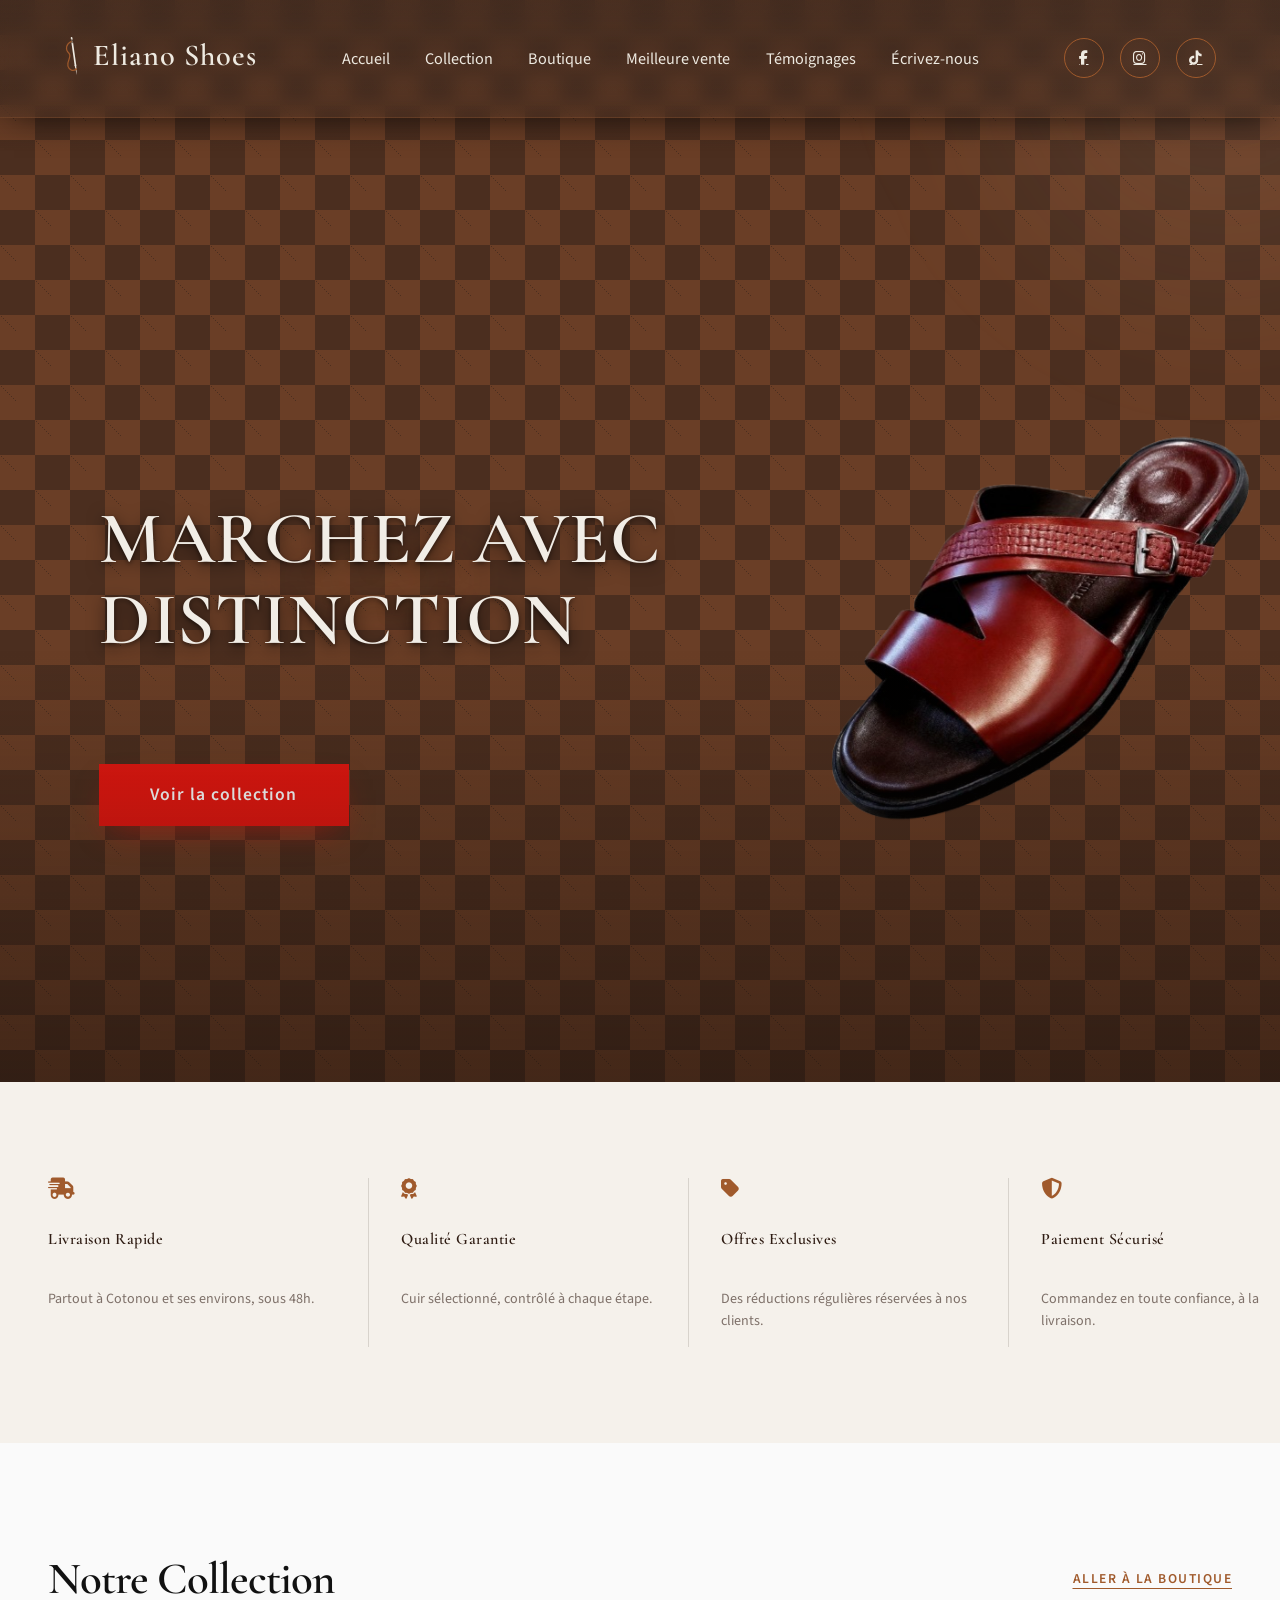
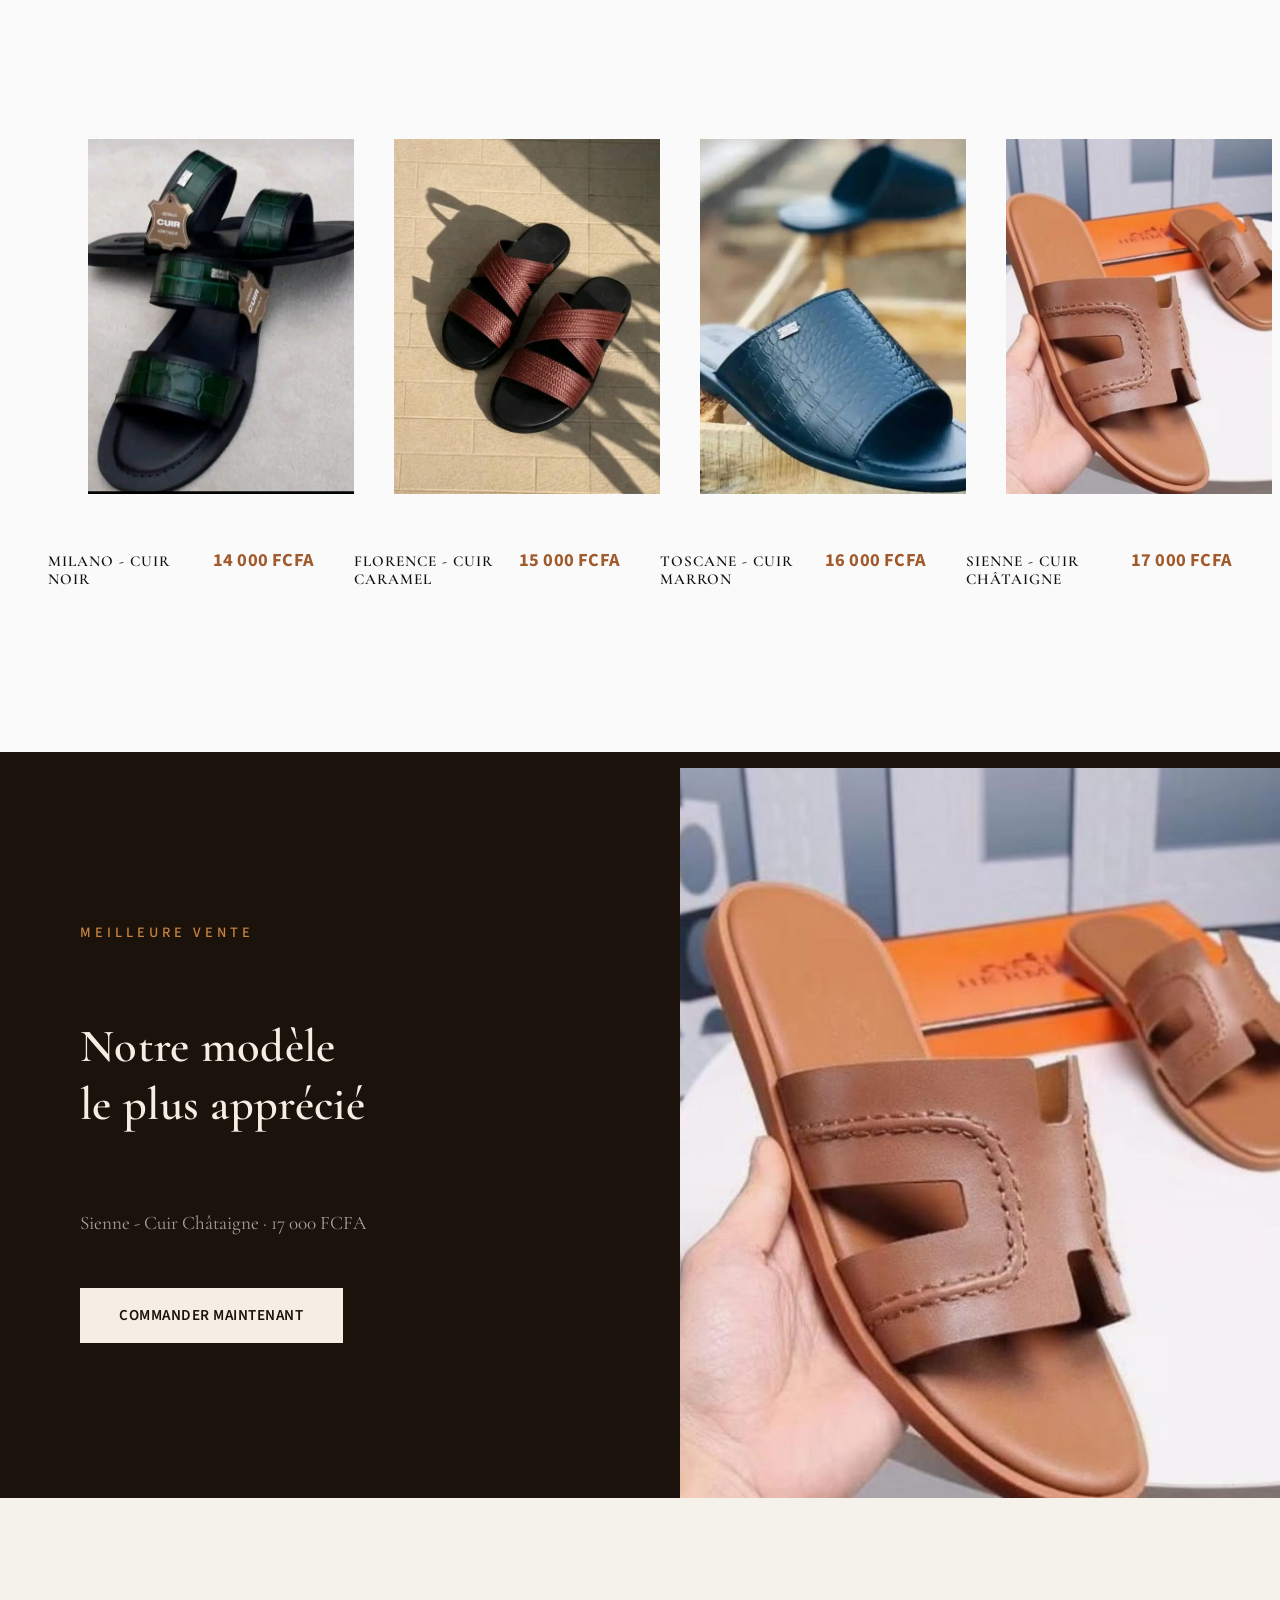
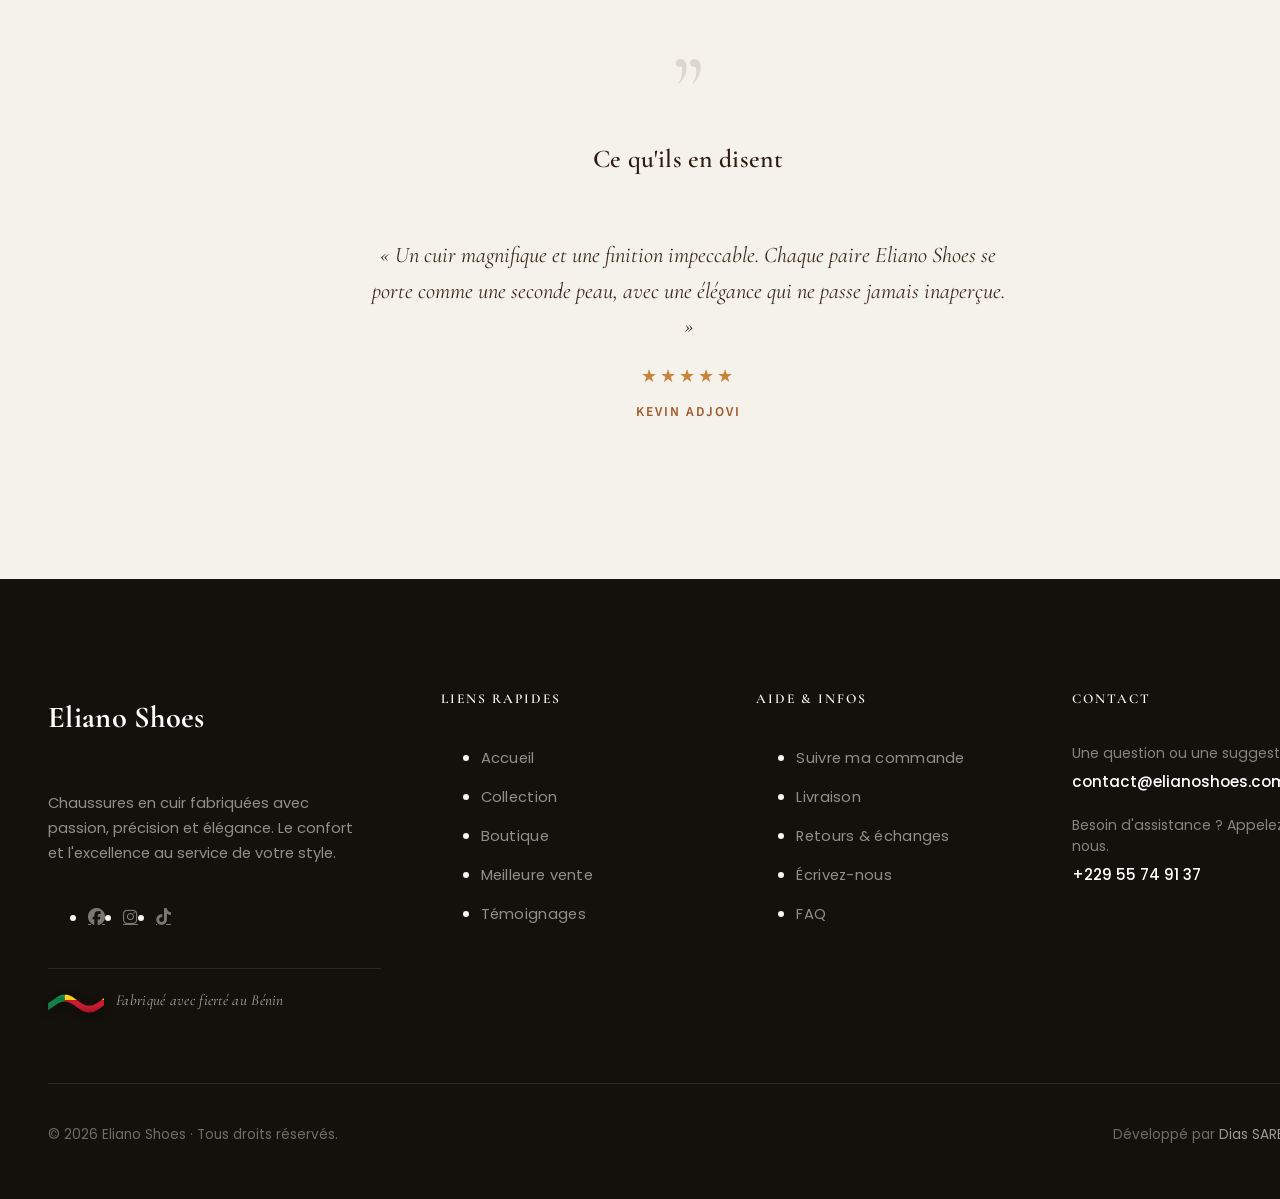
==== commit 0a606381: "ht" ====
--- a/index.html
+++ b/index.html
@@ -32,9 +32,22 @@
         <!-- Open Graph (réseaux sociaux) -->
         <meta property="og:title" content="Eliano Shoes - Chaussures en cuir premium">
         <meta property="og:description" content="Élégance. Confort. Artisanat. Découvrez nos collections en cuir premium.">
-        <meta property="og:image" content="./assets/icons/logo.jpeg">
+        <meta property="og:image" content="https://elianoshoes.onrender.com/assets/images/og-image.jpg">
+        <meta property="og:image:secure_url" content="https://elianoshoes.onrender.com/assets/images/og-image.jpg">
+        <meta property="og:image:type" content="image/jpeg">
+        <meta property="og:image:width" content="1200">
+        <meta property="og:image:height" content="630">
+        <meta property="og:image:alt" content="Mocassin en cuir premium Eliano Shoes">
         <meta property="og:type" content="website">
         <meta property="og:url" content="https://elianoshoes.onrender.com">
+        <meta property="og:site_name" content="Eliano Shoes">
+        <meta property="og:locale" content="fr_FR">
+
+        <!-- Twitter Card (aperçu identique sur X / Twitter) -->
+        <meta name="twitter:card" content="summary_large_image">
+        <meta name="twitter:title" content="Eliano Shoes - Chaussures en cuir premium">
+        <meta name="twitter:description" content="Élégance. Confort. Artisanat. Découvrez nos collections en cuir premium.">
+        <meta name="twitter:image" content="https://elianoshoes.onrender.com/assets/images/og-image.jpg">
     
         <!-- Couleur principale mobile -->
         <meta name="theme-color" content="#000000">
@@ -451,6 +464,7 @@
 		<script src="./js/01-global/fixed-header.js"></script>
 		<script src="./js/01-global/reveal.js"></script>
 		<script src="./js/01-global/wa-message.js"></script>
+		<script src="./js/01-global/whatsapp-float.js"></script>
         <script src="./js/01-global/footer-years.js"></script>
 
 		<script src="./js/02-home/overlay-menu.js"></script>
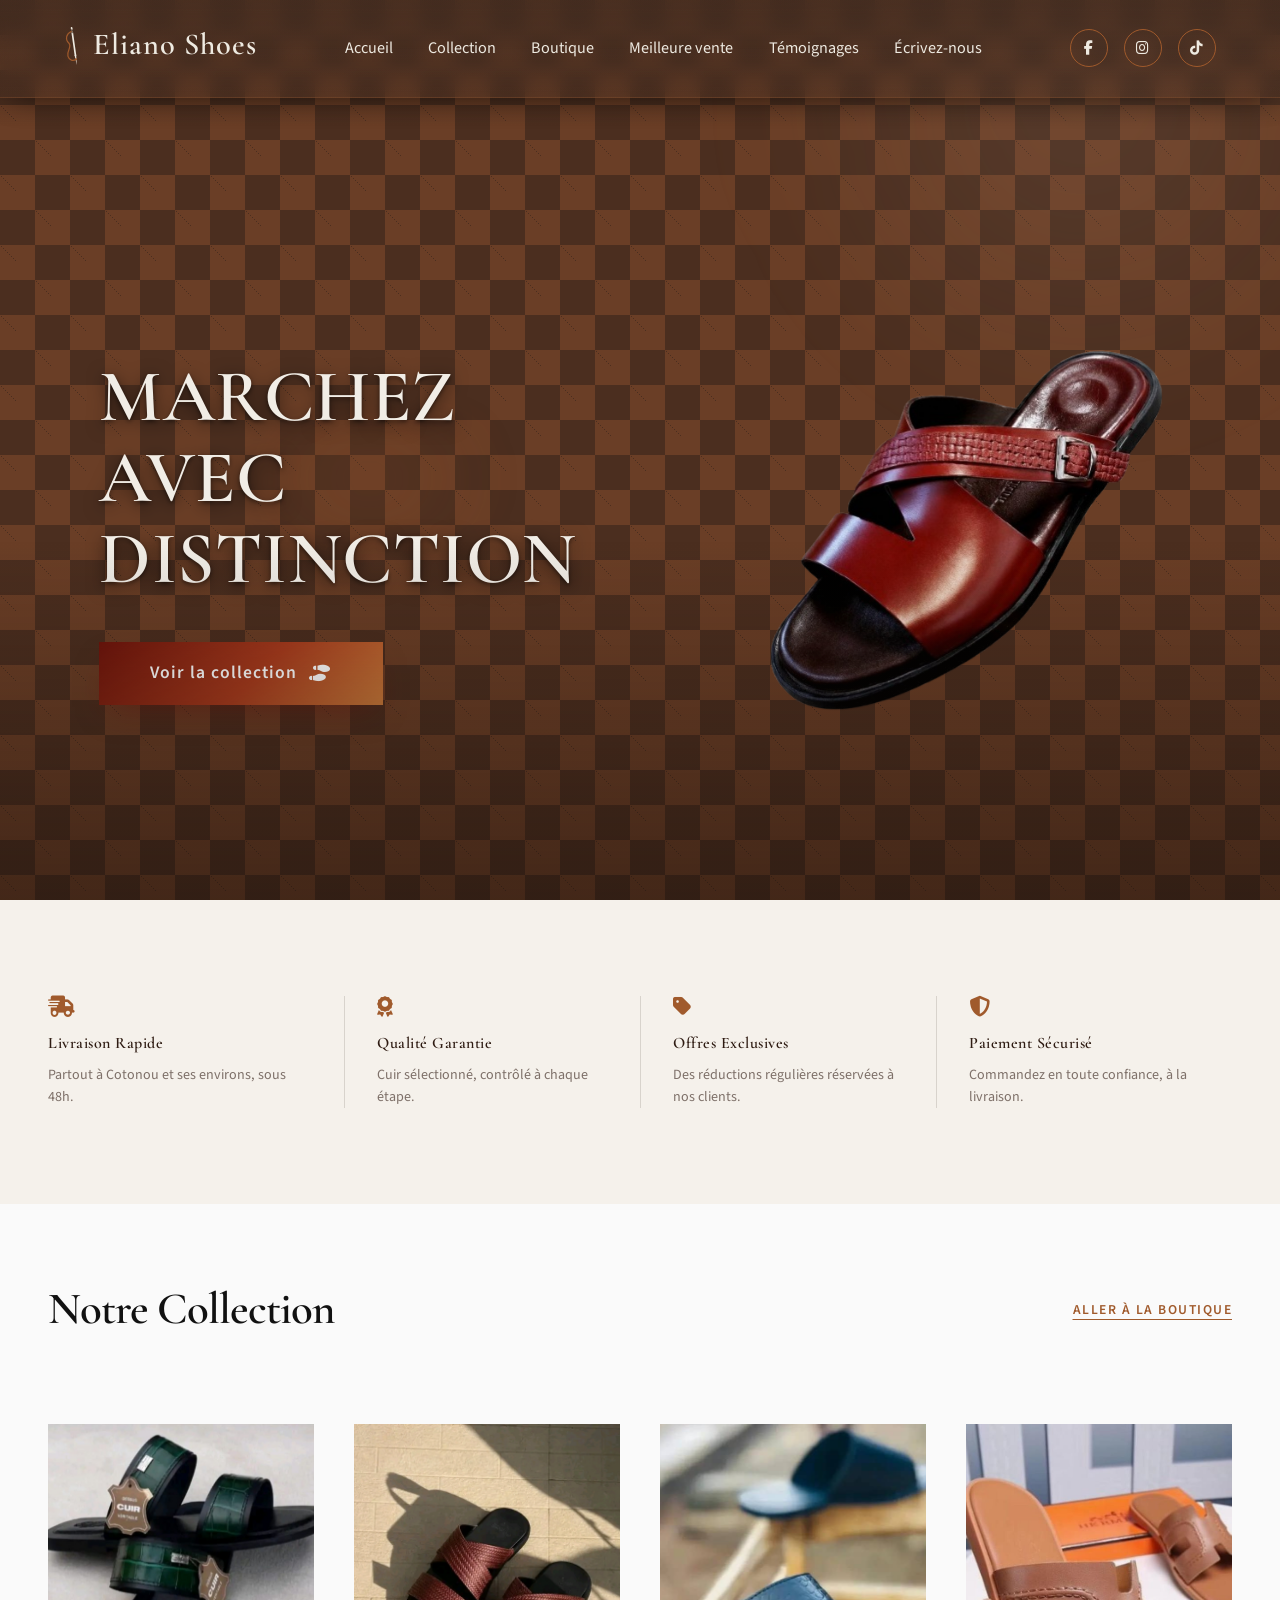
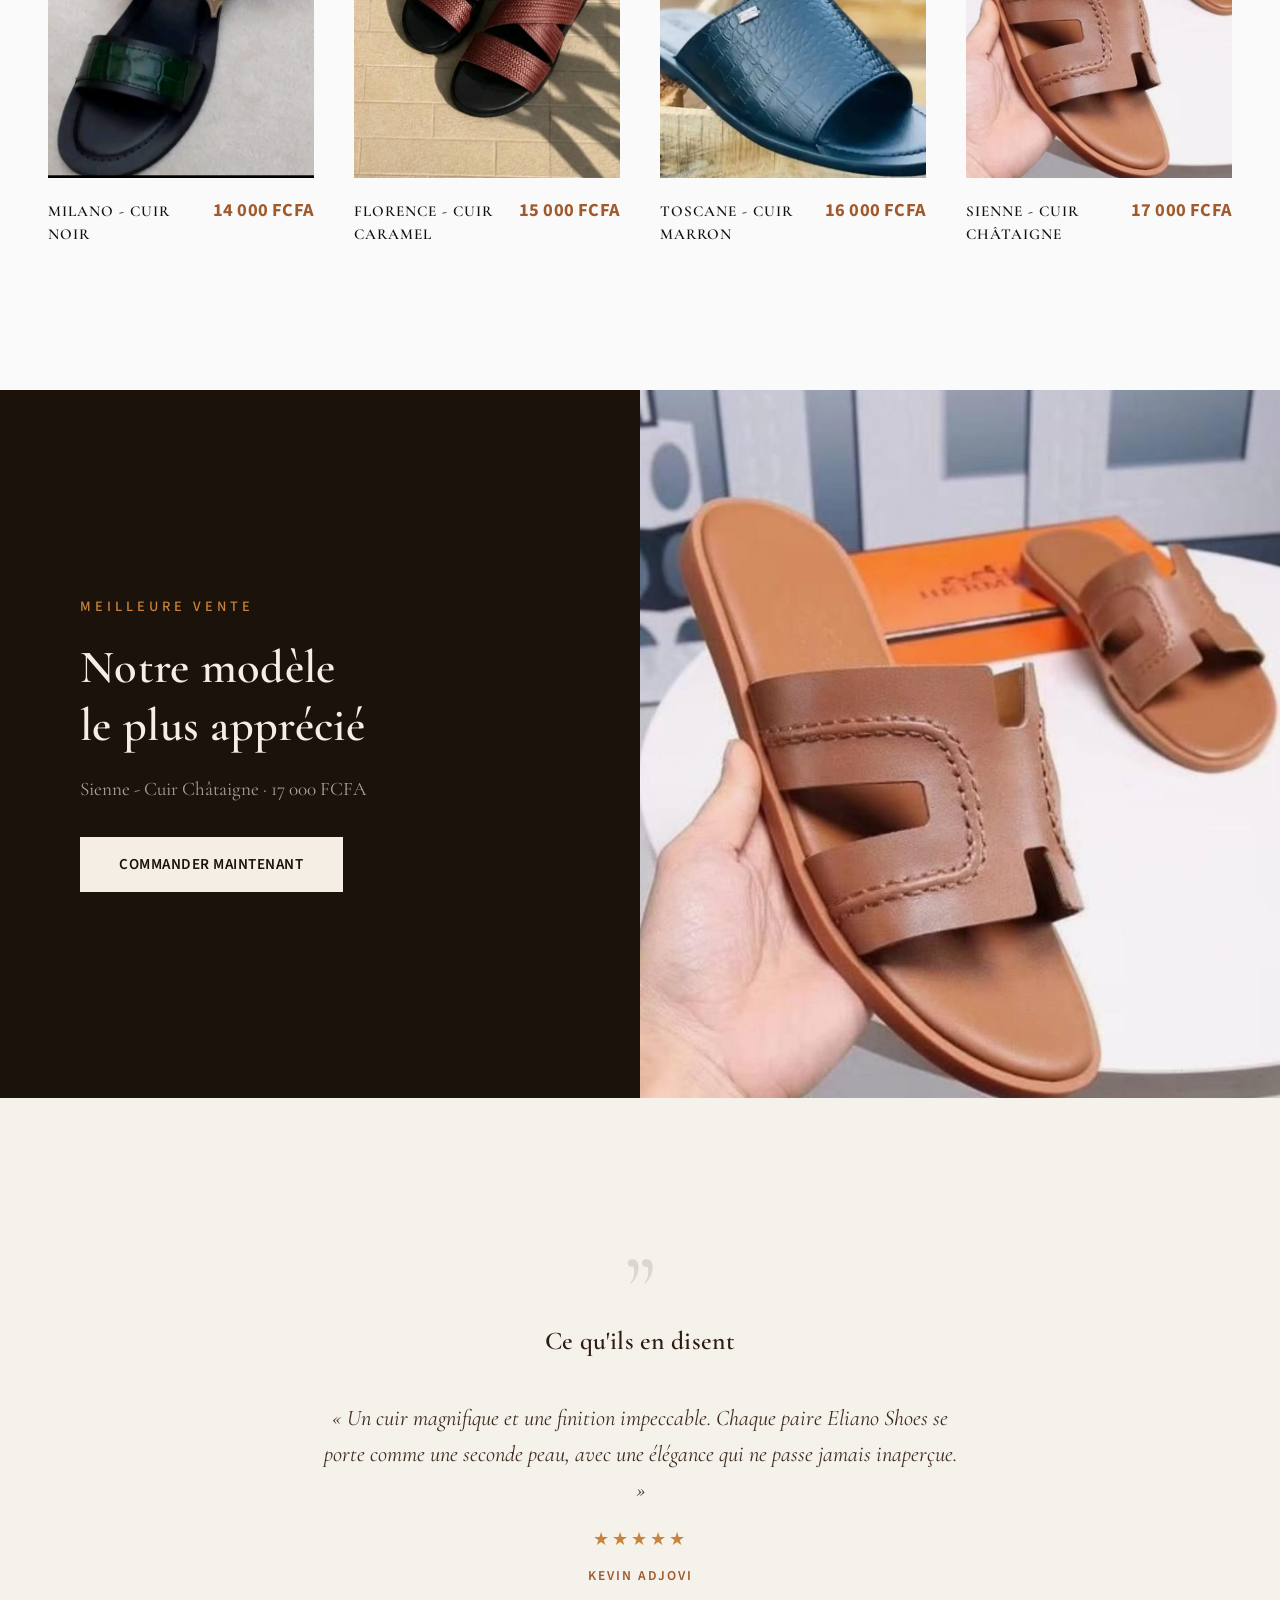
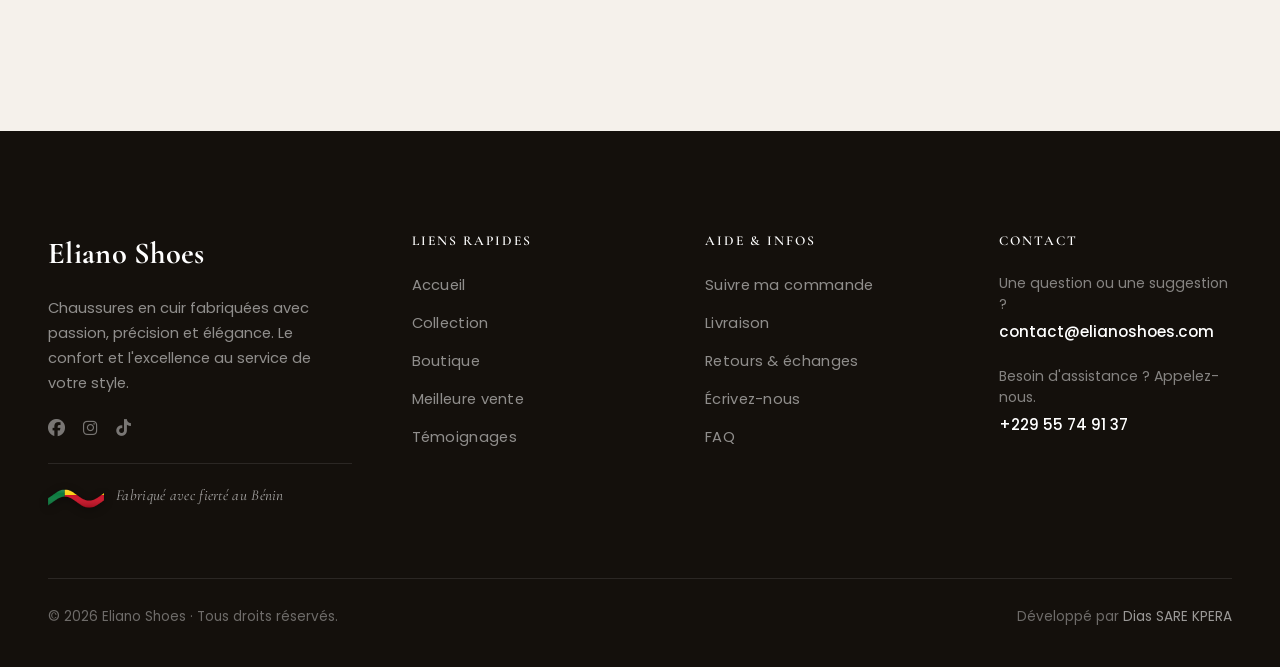
==== commit fafcb7c6: "jh" ====
--- a/index.html
+++ b/index.html
@@ -125,7 +125,10 @@
                     </h1>
         
                     <div class="hero__cta">
-                        <a href="#collection" class="btn btn--primary">Voir la collection</a>
+                        <a href="#collection" class="btn btn--primary">
+                            Voir la collection
+                            <i class="fa-solid fa-shoe-prints btn__icon" aria-hidden="true"></i>
+                        </a>
                     </div>
                 </div>
         
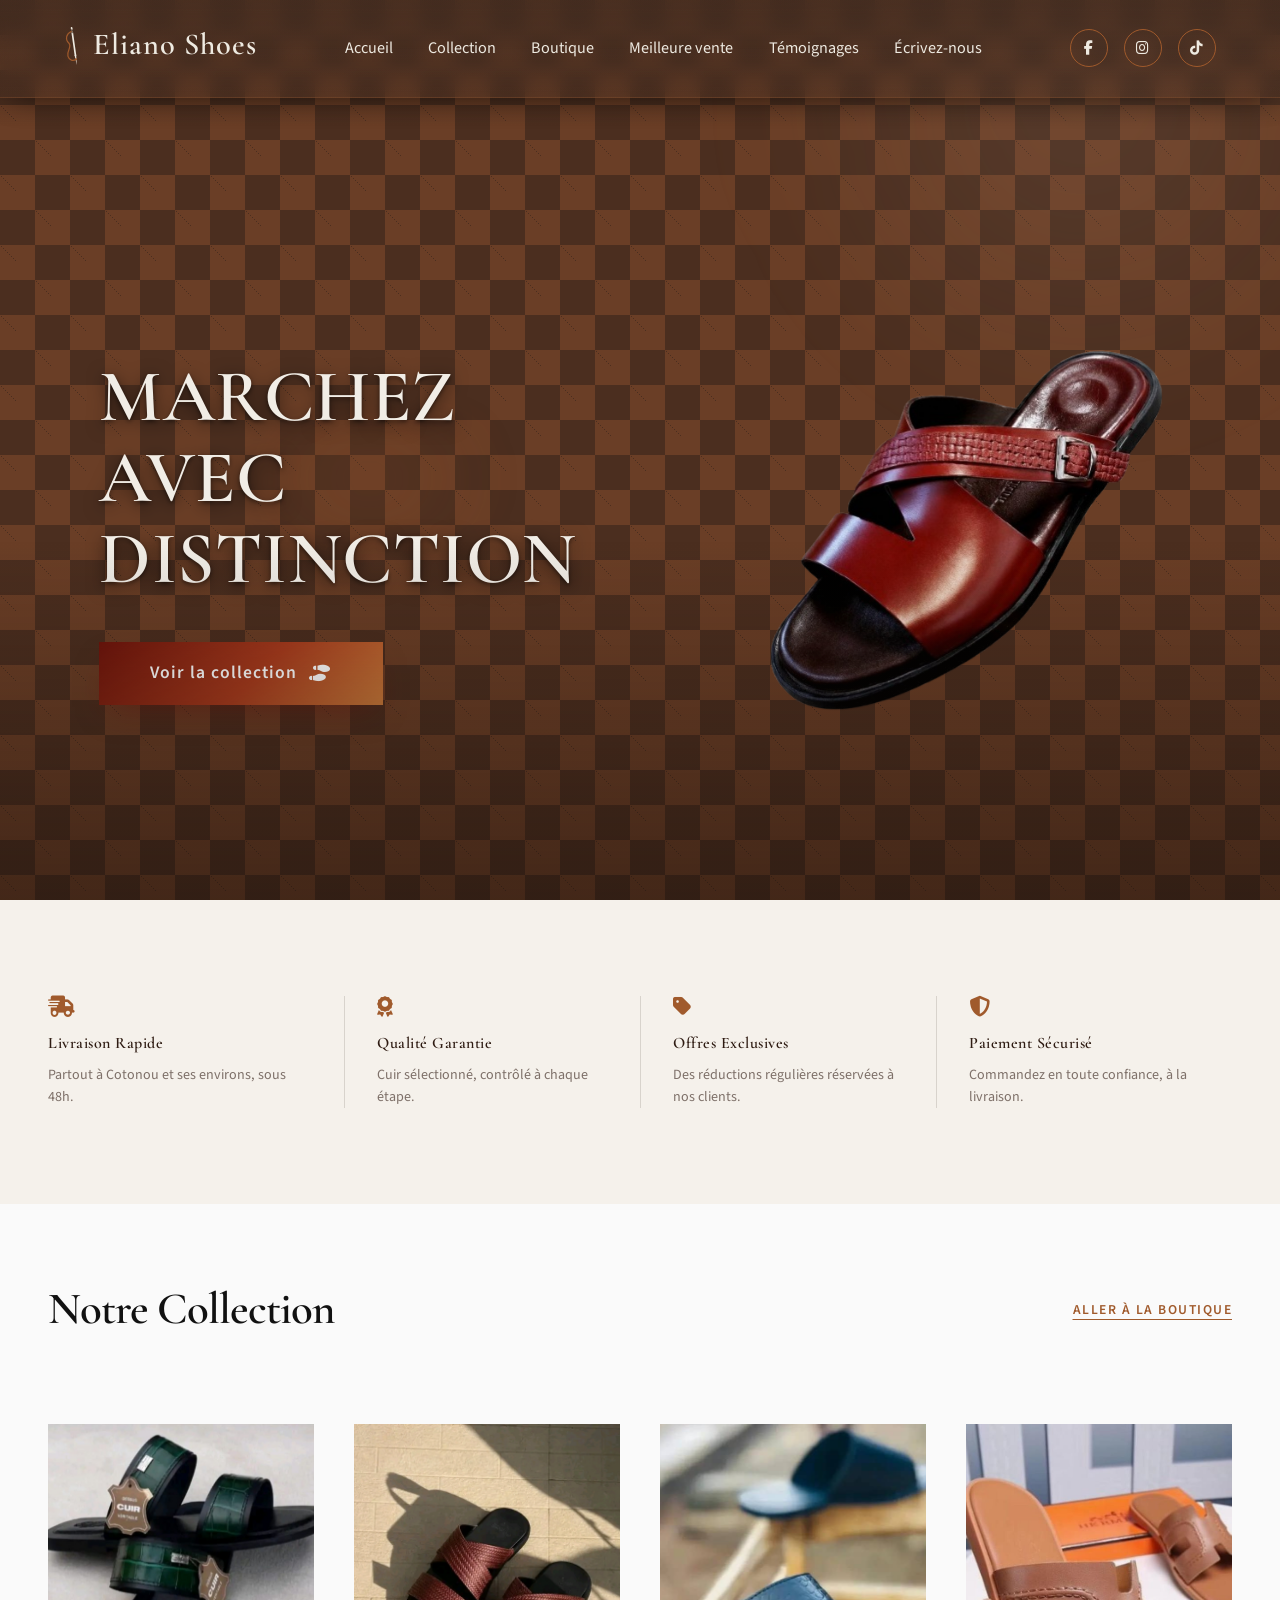
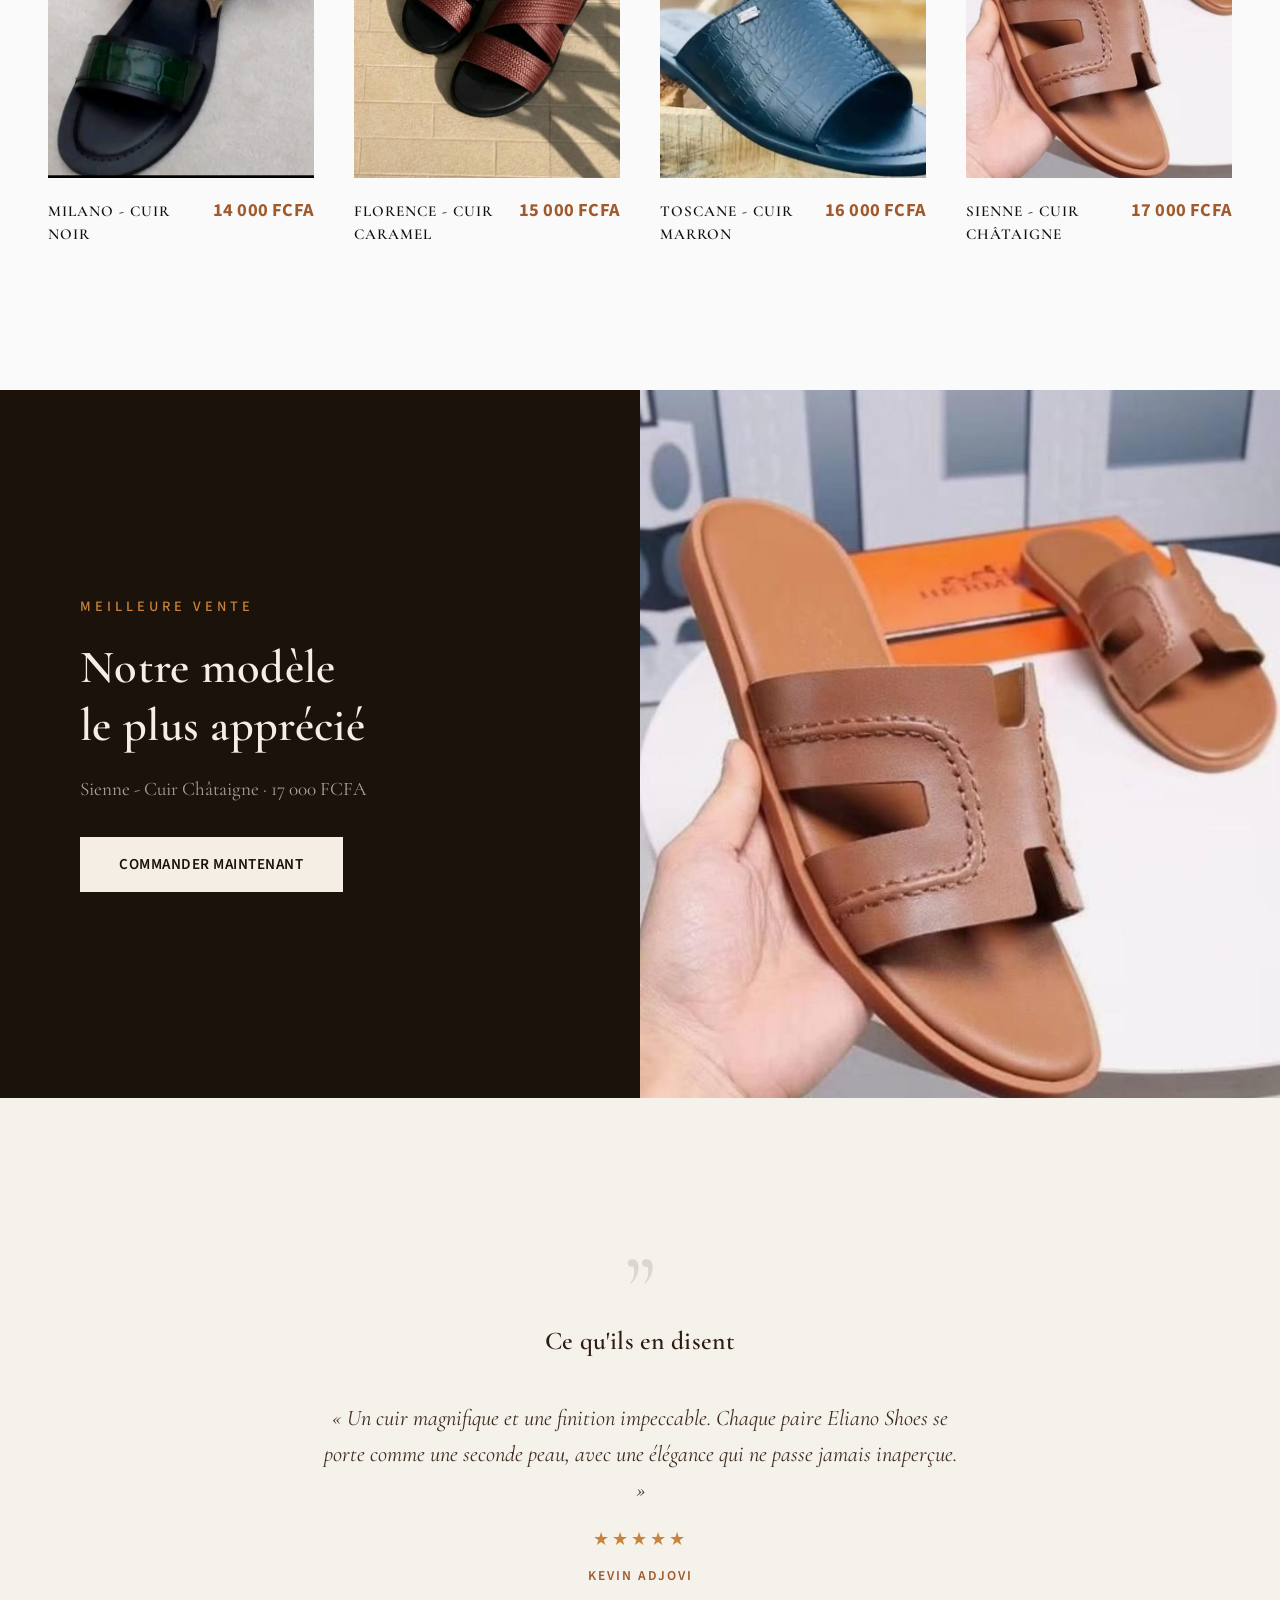
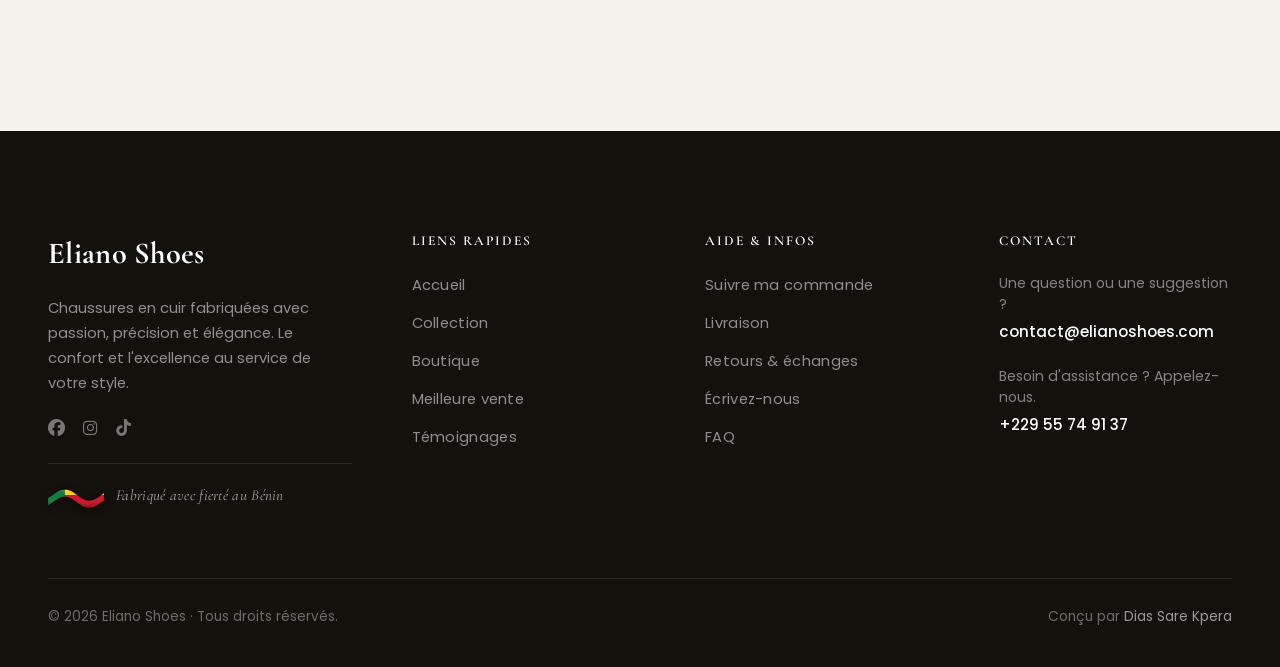
==== commit 89a304bb: "hy" ====
--- a/index.html
+++ b/index.html
@@ -456,7 +456,7 @@
                     &copy; <span id="year"></span> Eliano Shoes · Tous droits réservés.
                 </p>
                 <p class="footer-credit">
-                    Développé par <a href="https://dskportfolio.onrender.com" target="_blank">Dias SARE KPERA</a>
+                    Conçu par <a href="https://dsk.ink" target="_blank" rel="noopener">Dias Sare Kpera</a>
                 </p>
             </div>
         </footer>
